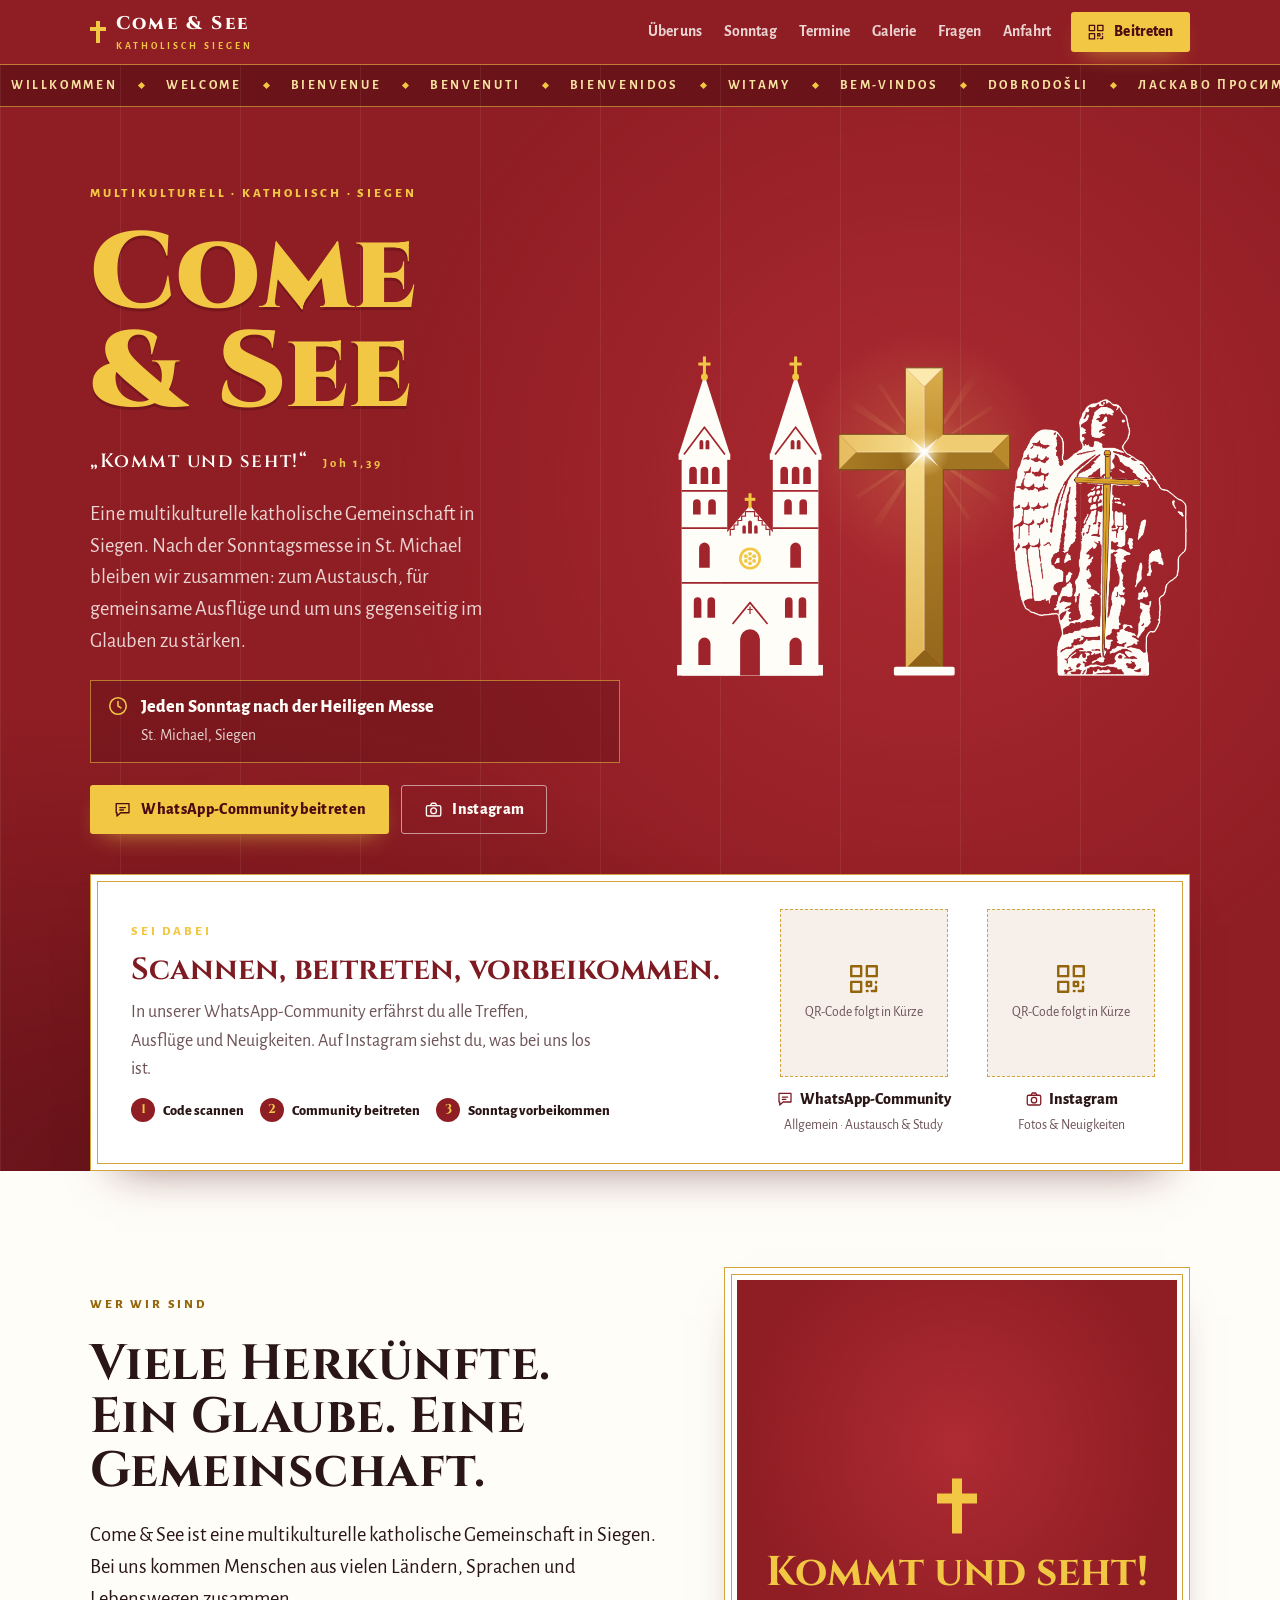
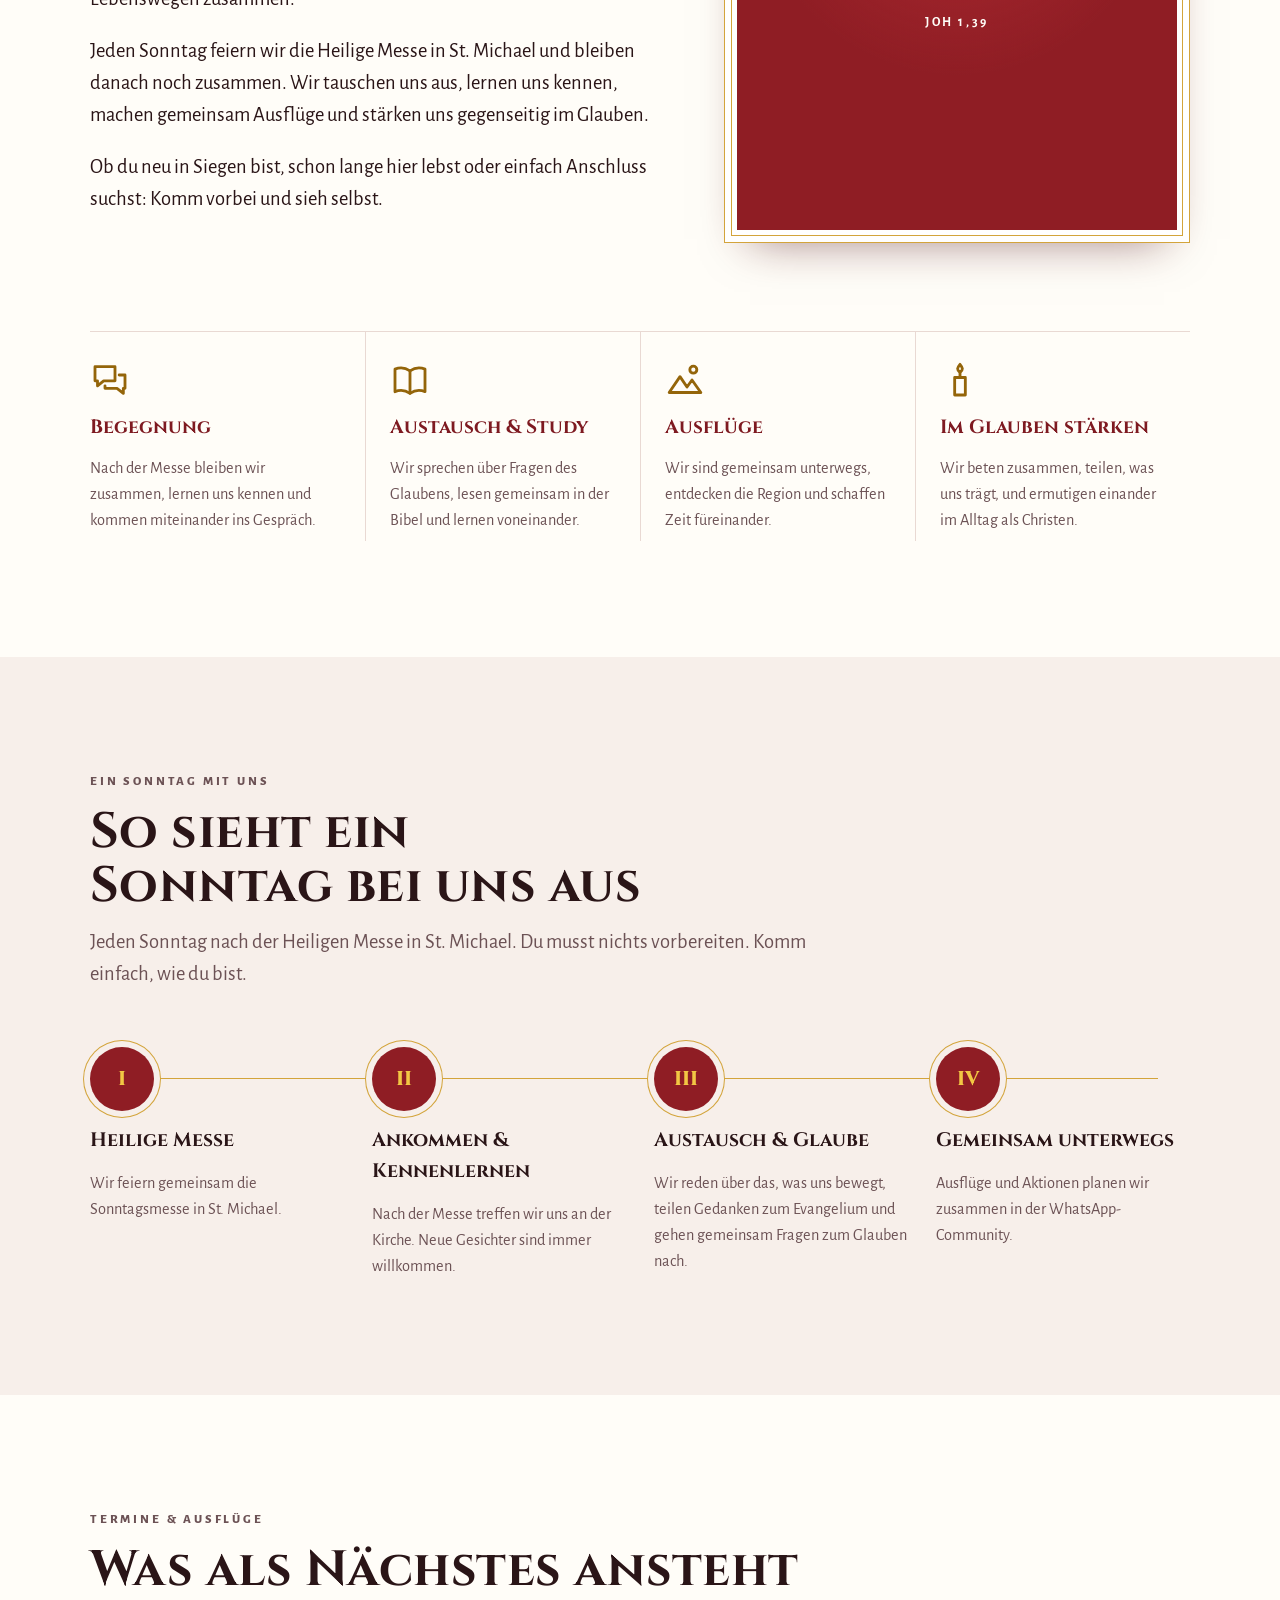
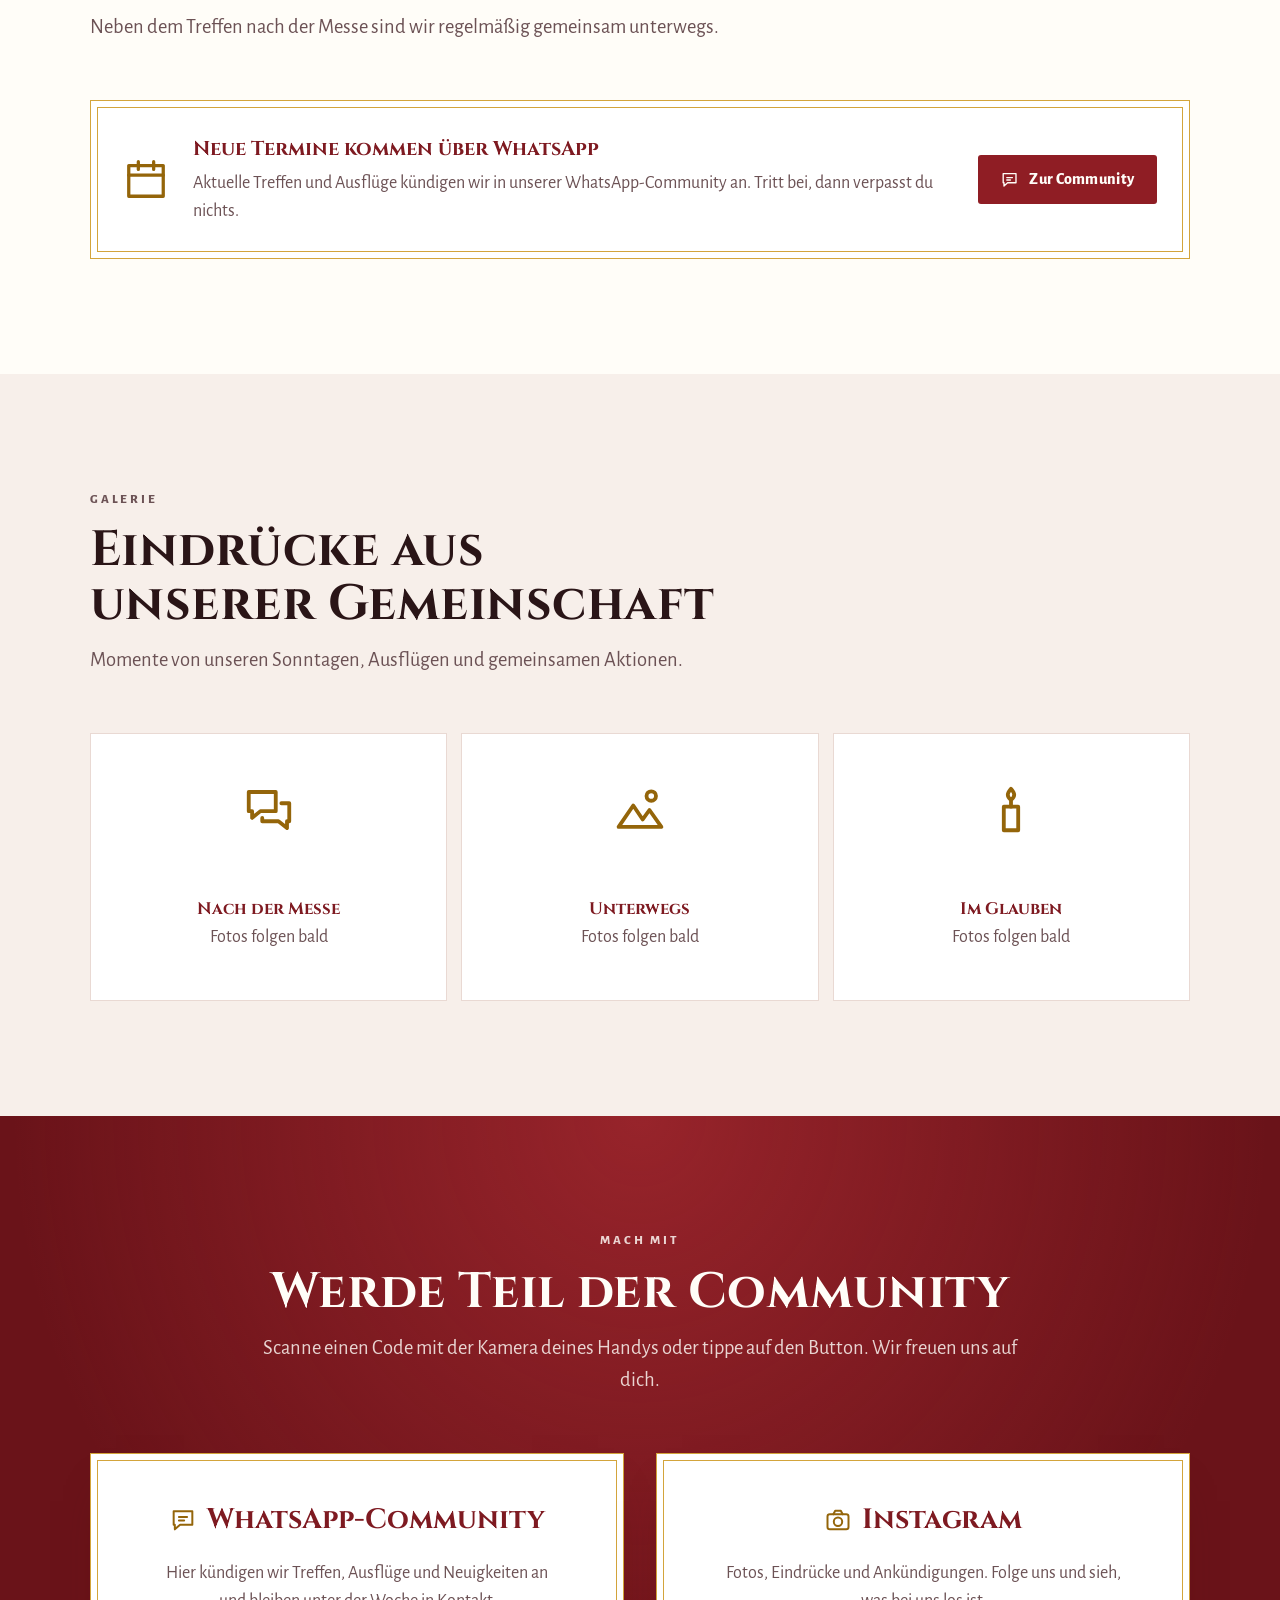
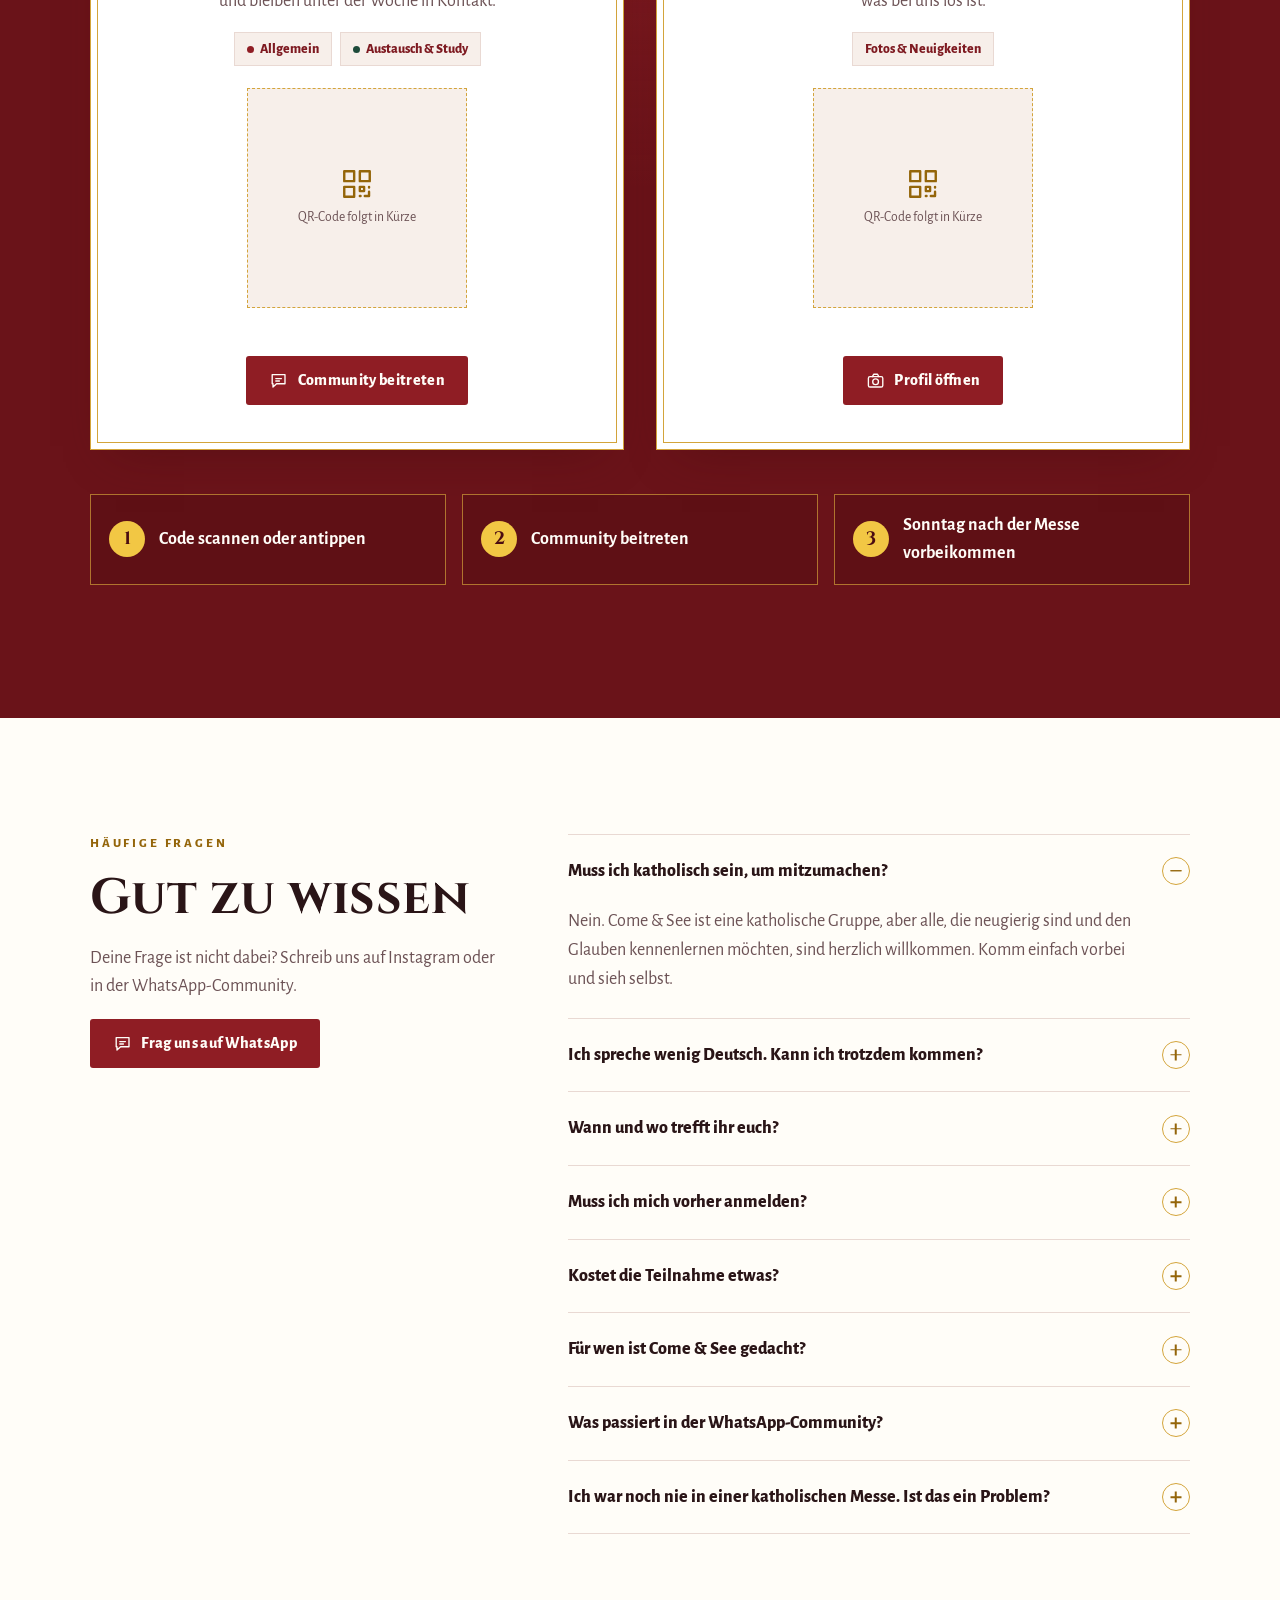
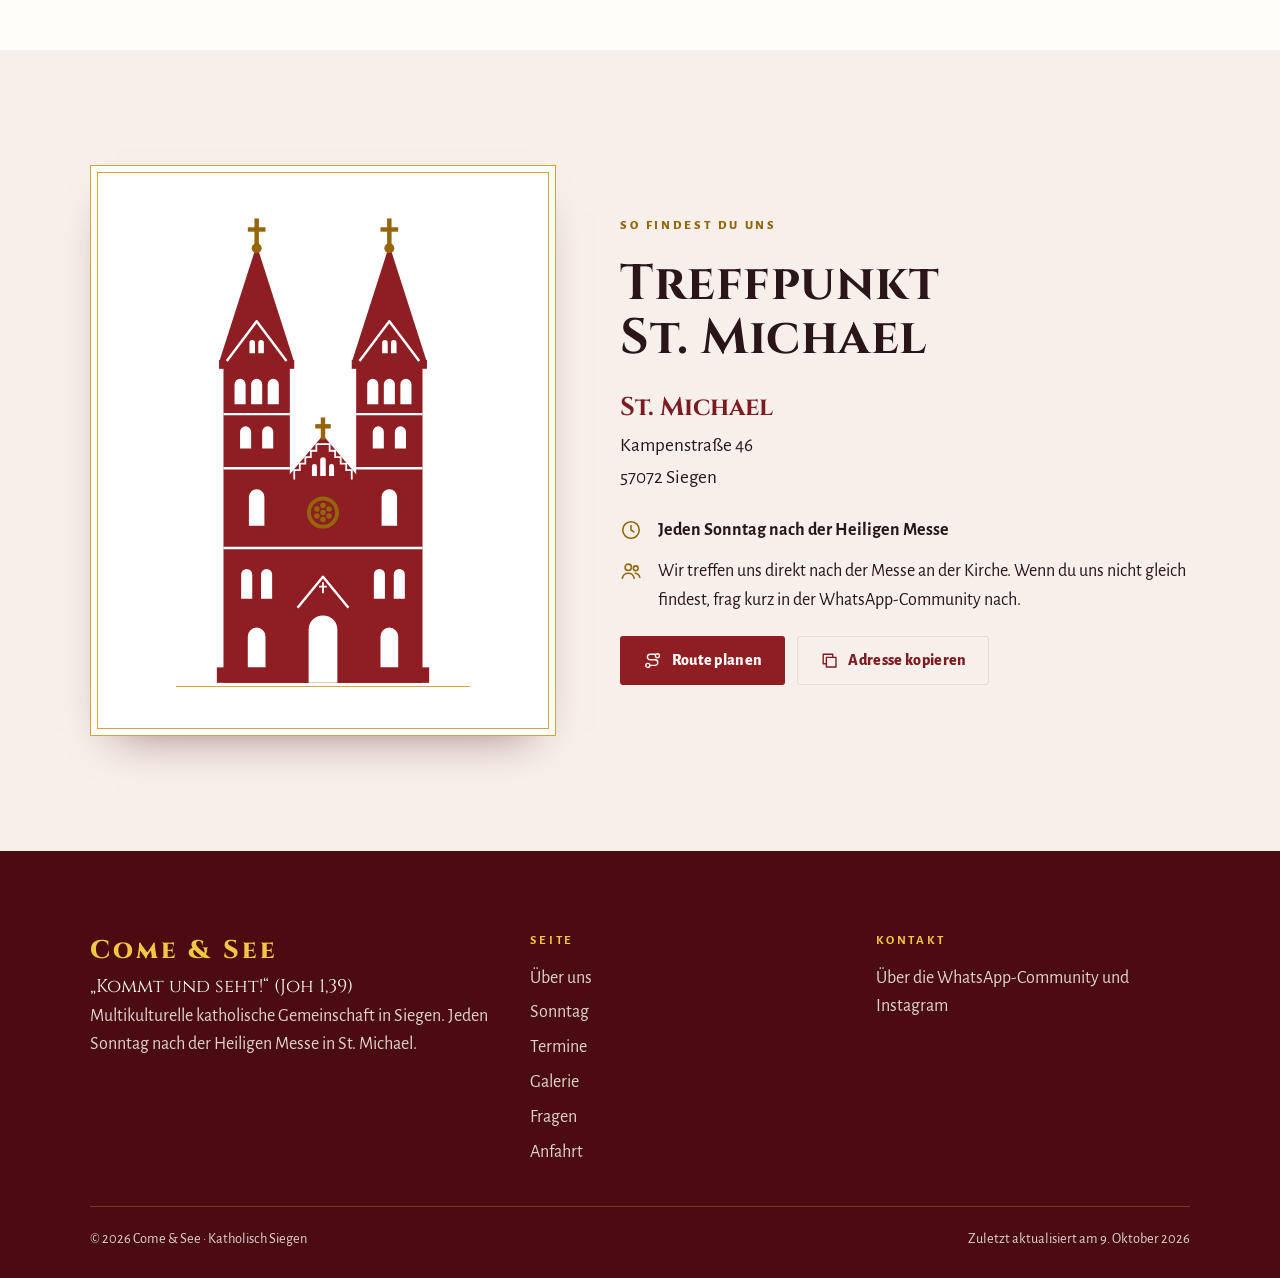
==== index.html @ a3068c2a "Add files via upload" ====
<!doctype html><html><head><meta charset=utf8><meta name=viewport content="width=device-width,initial-scale=1,viewport-fit=cover"><style>:root{color-scheme:light;box-sizing:border-box;padding-top:env(safe-area-inset-top,0px);padding-bottom:env(safe-area-inset-bottom,0px)}html{scroll-padding-top:env(safe-area-inset-top,0px)}body{margin:0;padding:0;font:14px -apple-system,BlinkMacSystemFont,sans-serif;background:#fff;color:#000}img{max-width:100%}[hidden]:not([hidden=until-found i]){display:none!important}</style></head><body>
<title>Come and See Siegen</title>
<link rel="preconnect" href="https://fonts.googleapis.com"><link rel="preconnect" href="https://fonts.gstatic.com" crossorigin><link rel="stylesheet" href="https://fonts.googleapis.com/css2?family=Alegreya+Sans:ital,wght@0,400;0,500;0,700;0,800;1,400&family=Cinzel:wght@500;600;700;800;900&display=swap">
<style id="cs-style">/* Layout: Prozessionsbanner – kardinalrote Bänder mit goldenen Doppelrahmen, dazwischen helle Lesestrecken; Cinzel als Inschrift, Alegreya Sans zum Lesen */
:root {
  --red: #8F1D24;
  --red-deep: #6A1319;
  --red-night: #4A0C11;
  --red-ink: #7E1A21;
  --gold: #F2C744;
  --gold-soft: #F8E2A0;
  --gold-ink: #94650A;
  --gold-line: #D3A43B;
  --paper: #FFFDF8;
  --paper-2: #F7EFEA;
  --card: #FFFFFF;
  --ink: #2A1517;
  --muted: #6C5255;
  --line: #E9D9D3;
  --on-red: #FFFDF8;
  --on-red-2: rgba(255, 253, 248, 0.82);
  --on-red-line: rgba(242, 199, 68, 0.55);
  --qr-dark: #2B0609;
  --shadow: 0 22px 44px -26px rgba(74, 12, 17, 0.55);
  --display: "Cinzel", "Trajan Pro", "Times New Roman", Georgia, serif;
  --body: "Alegreya Sans", "Segoe UI", system-ui, -apple-system, sans-serif;
  --wrap: 1180px;
  --gutter: clamp(16px, 4vw, 40px);
  --nav-h: 64px;
}
@media (prefers-color-scheme: dark) {
  :root:not([data-theme="light"]) {
    --paper: #160D0E; --paper-2: #1F1415; --card: #261819; --ink: #F5ECE6; --muted: #C7AEAA;
    --line: #3F2C2E; --gold-ink: #E5B84E; --red-ink: #F3A6AA; --shadow: 0 22px 44px -26px rgba(0, 0, 0, 0.8);
    color-scheme: dark;
  }
}
:root[data-theme="dark"] {
  --paper: #160D0E; --paper-2: #1F1415; --card: #261819; --ink: #F5ECE6; --muted: #C7AEAA;
  --line: #3F2C2E; --gold-ink: #E5B84E; --red-ink: #F3A6AA; --shadow: 0 22px 44px -26px rgba(0, 0, 0, 0.8);
  color-scheme: dark;
}

html { scroll-behavior: smooth; }
@media (prefers-reduced-motion: reduce) { html { scroll-behavior: auto; } }
body { background: var(--paper); color: var(--ink); font-family: var(--body); font-size: 1.125rem; line-height: 1.6; -webkit-font-smoothing: antialiased; text-rendering: optimizeLegibility; }
.cs *, .cs *::before, .cs *::after, .cs-layer *, .cs-layer *::before, .cs-layer *::after { box-sizing: border-box; }
.cs img, .cs-layer img { max-width: 100%; display: block; }
:where(.cs, .cs-layer) a { color: inherit; }
.cs p { margin: 0; }
.cs h1, .cs h2, .cs h3 { margin: 0; font-family: var(--display); text-wrap: balance; }
.wrap { width: 100%; max-width: var(--wrap); margin-inline: auto; padding-inline: var(--gutter); }
section[id], header[id] { scroll-margin-top: calc(var(--nav-h) + 12px); }
:focus-visible { outline: 3px solid var(--gold); outline-offset: 3px; border-radius: 2px; }
.sr { position: absolute; width: 1px; height: 1px; overflow: hidden; clip: rect(0 0 0 0); white-space: nowrap; }

/* type */
.eyebrow { font-family: var(--body); font-weight: 800; font-size: 0.8rem; letter-spacing: 0.22em; text-transform: uppercase; color: var(--gold-ink); }
.on-red .eyebrow { color: var(--gold); }
.h2 { font-size: clamp(2rem, 4.2vw, 3.1rem); font-weight: 700; line-height: 1.08; letter-spacing: 0.01em; }
.lead { font-size: clamp(1.15rem, 1.6vw, 1.3rem); line-height: 1.55; }
.prose { display: grid; gap: 1em; max-width: 62ch; }
.muted { color: var(--muted); }
.rule { display: flex; align-items: center; gap: 14px; color: var(--gold-line); }
.rule::before, .rule::after { content: ""; height: 1px; flex: 1; background: currentColor; }
.rule svg { width: 14px; height: 18px; fill: currentColor; flex: none; }

/* buttons */
.btn { display: inline-flex; align-items: center; justify-content: center; gap: 0.6em; padding: 0.85em 1.35em; border-radius: 3px; border: 1.5px solid transparent; font-family: var(--body); font-weight: 800; font-size: 1rem; line-height: 1.1; letter-spacing: 0.02em; text-decoration: none; cursor: pointer; transition: transform 0.15s ease, background-color 0.15s ease, color 0.15s ease, border-color 0.15s ease; }
.btn svg { width: 1.2em; height: 1.2em; flex: none; }
.btn:hover { transform: translateY(-1px); }
.btn:active { transform: translateY(0); }
.btn-gold { background: var(--gold); color: var(--red-night); box-shadow: 0 10px 24px -12px rgba(242, 199, 68, 0.75); }
.btn-gold:hover { background: #F7D466; }
.btn-ghost { background: transparent; color: var(--on-red); border-color: rgba(255, 253, 248, 0.55); }
.btn-ghost:hover { border-color: var(--gold); color: var(--gold); }
.btn-red { background: var(--red); color: var(--on-red); }
.btn-red:hover { background: var(--red-deep); }
.btn-line { background: transparent; color: var(--red-ink); border-color: var(--line); }
.btn-line:hover { border-color: var(--gold-line); }
.btn-sm { padding: 0.62em 1em; font-size: 0.95rem; }
.btn[aria-disabled="true"] { opacity: 0.55; pointer-events: none; }

/* frames */
.frame { position: relative; border: 1px solid var(--gold-line); outline: 1px solid var(--gold-line); outline-offset: -8px; }

/* nav */
.nav { position: sticky; top: env(safe-area-inset-top, 0px); z-index: 40; background: var(--red); color: var(--on-red); border-bottom: 1px solid var(--on-red-line); }
.nav-in { display: flex; align-items: center; gap: 20px; min-height: var(--nav-h); }
.brand { display: inline-flex; align-items: center; gap: 10px; text-decoration: none; margin-right: auto; }
.brand svg { width: 16px; height: 22px; fill: var(--gold); }
.brand-t { font-family: var(--display); font-weight: 800; font-size: 1.15rem; letter-spacing: 0.12em; white-space: nowrap; }
.brand-s { display: block; font-family: var(--body); font-weight: 700; font-size: 0.62rem; letter-spacing: 0.3em; color: var(--gold); margin-top: 1px; }
.nav-links { display: flex; gap: 22px; }
.nav-links a { text-decoration: none; font-weight: 700; font-size: 0.98rem; color: var(--on-red-2); padding: 6px 0; border-bottom: 1.5px solid transparent; }
.nav-links a:hover { color: var(--on-red); border-bottom-color: var(--gold); }
.menu-btn { display: none; background: transparent; border: 1px solid var(--on-red-line); color: var(--on-red); width: 44px; height: 44px; border-radius: 3px; cursor: pointer; }
.menu-btn svg { width: 22px; height: 22px; }
.edit-btn { background: transparent; border: 1px dashed var(--on-red-line); color: var(--gold); border-radius: 3px; padding: 0.5em 0.8em; font: 700 0.85rem var(--body); cursor: pointer; display: inline-flex; gap: 6px; align-items: center; }
.edit-btn svg { width: 16px; height: 16px; }
.mobile-menu { border-top: 1px solid var(--on-red-line); background: var(--red-deep); }
.mobile-menu nav { display: grid; padding-block: 8px 16px; }
.mobile-menu a { text-decoration: none; font-weight: 700; padding: 12px 0; border-bottom: 1px solid rgba(255, 253, 248, 0.12); }
@media (max-width: 980px) {
  .nav-links { display: none; }
  .menu-btn { display: inline-grid; place-items: center; }
}
@media (max-width: 640px) { .edit-btn span { display: none; } .brand-s { display: none; } }
@media (max-width: 420px) { .nav .btn-join-label { display: none; } }

/* ribbon */
.ribbon { background: var(--red-deep); color: var(--gold-soft); border-bottom: 1px solid var(--on-red-line); overflow: hidden; }
.ribbon-track { display: flex; width: max-content; animation: ribbon 60s linear infinite; }
.ribbon-set { display: flex; align-items: center; gap: 22px; padding: 10px 11px; white-space: nowrap; font-weight: 700; font-size: 0.82rem; letter-spacing: 0.2em; text-transform: uppercase; }
.ribbon-set i { width: 5px; height: 5px; background: var(--gold); transform: rotate(45deg); flex: none; }
@keyframes ribbon { to { transform: translateX(-50%); } }
@media (prefers-reduced-motion: reduce) {
  .ribbon-track { animation: none; width: auto; flex-wrap: wrap; justify-content: center; }
  .ribbon-set + .ribbon-set { display: none; }
  .ribbon-set { flex-wrap: wrap; justify-content: center; white-space: normal; row-gap: 6px; }
}

/* hero */
.hero { position: relative; color: var(--on-red); background:
    radial-gradient(60% 70% at 72% 38%, rgba(196, 52, 60, 0.55), transparent 70%),
    radial-gradient(90% 60% at 10% 100%, rgba(74, 12, 17, 0.6), transparent 70%),
    var(--red); }
.hero::before { content: ""; position: absolute; inset: 0; pointer-events: none; opacity: 0.07;
  background-image: repeating-linear-gradient(90deg, #fff 0 1px, transparent 1px 120px); }
.hero-grid { position: relative; display: grid; grid-template-columns: minmax(0, 1.02fr) minmax(0, 1fr); gap: clamp(24px, 4vw, 64px); align-items: center; padding-block: clamp(40px, 6vw, 84px) clamp(24px, 4vw, 40px); }
.hero-text { display: grid; gap: 22px; min-width: 0; }
.hero h1 { font-weight: 900; font-size: clamp(3.6rem, 8.4vw, 7.4rem); line-height: 0.92; letter-spacing: 0.01em; color: var(--gold); text-shadow: 0 3px 0 rgba(74, 12, 17, 0.35); }
.hero h1 span { display: block; }
.verse { font-family: var(--display); font-weight: 600; font-size: clamp(1rem, 1.6vw, 1.2rem); letter-spacing: 0.08em; color: var(--on-red); display: flex; flex-wrap: wrap; gap: 0.2em 0.8em; align-items: baseline; }
.verse small { font-family: var(--body); font-weight: 700; font-size: 0.8rem; letter-spacing: 0.2em; color: var(--gold); }
.hero .lead { color: var(--on-red-2); max-width: 36ch; }
.meet { display: inline-flex; align-items: flex-start; gap: 12px; padding: 12px 16px; border: 1px solid var(--on-red-line); background: rgba(74, 12, 17, 0.28); max-width: 100%; }
.meet svg { width: 22px; height: 22px; flex: none; color: var(--gold); margin-top: 2px; }
.meet strong { display: block; font-weight: 800; }
.meet span { color: var(--on-red-2); font-size: 0.98rem; }
.hero-cta { display: flex; flex-wrap: wrap; gap: 12px; }
.hero-art { min-width: 0; }
.hero-art .emblem { width: 100%; height: auto; max-width: 600px; display: block; margin-inline: auto; overflow: visible; }
.hero-art .glow { transform-origin: 400px 153px; animation: glow 7s ease-in-out infinite alternate; }
@keyframes glow { from { opacity: 0.8; } to { opacity: 1; } }
@media (prefers-reduced-motion: reduce) { .hero-art .glow { animation: none; } }
@media (max-width: 980px) {
  .hero-grid { grid-template-columns: 1fr; text-align: left; }
  .hero-art { order: -1; }
  .hero-art .emblem { max-width: 520px; }
}

/* join card (in hero) */
.hero-join { position: relative; z-index: 3; margin-bottom: calc(-1 * var(--overlap)); }
:root { --overlap: 110px; }
@media (max-width: 760px) { :root { --overlap: 56px; } }
.joincard { background: var(--card); color: var(--ink); box-shadow: var(--shadow); padding: clamp(22px, 3vw, 34px); display: grid; grid-template-columns: minmax(0, 1fr) auto auto; align-items: start; gap: clamp(18px, 3vw, 36px); align-items: center; }
.jc-text { display: grid; gap: 10px; min-width: 0; padding-left: 6px; }
.jc-title { font-size: clamp(1.45rem, 2.4vw, 1.9rem); font-weight: 700; line-height: 1.15; color: var(--red-ink); }
.jc-text p { color: var(--muted); max-width: 46ch; }
.jc-steps { display: flex; flex-wrap: wrap; gap: 6px 16px; margin-top: 4px; font-weight: 800; font-size: 0.9rem; color: var(--ink); }
.jc-steps span { display: inline-flex; align-items: center; gap: 8px; }
.jc-steps b { display: inline-grid; place-items: center; width: 24px; height: 24px; border-radius: 50%; background: var(--red); color: var(--gold); font-family: var(--display); font-size: 0.8rem; }
.jc-buttons { display: none; gap: 10px; flex-wrap: wrap; }
@media (max-width: 900px) {
  .joincard { grid-template-columns: minmax(0, 1fr) minmax(0, 1fr); }
  .joincard .qr-tile { --qr: 100%; width: 100%; max-width: 200px; justify-self: center; }
  .jc-text { grid-column: 1 / -1; padding-left: 0; }
}
@media (max-width: 640px) {
  .jc-buttons { display: flex; grid-column: 1 / -1; }
  .jc-buttons .btn { flex: 1 1 200px; }
}

/* qr tiles */
.qr-tile { display: grid; justify-items: center; gap: 10px; text-decoration: none; color: var(--ink); margin: 0; }
.qr-box { width: var(--qr, 168px); max-width: 100%; aspect-ratio: 1; background: #fff; padding: 8px; border: 1px solid var(--gold-line); box-shadow: 0 0 0 4px var(--card), 0 0 0 5px var(--gold-line); position: relative; transition: transform 0.15s ease; }
a.qr-tile:hover .qr-box { transform: scale(1.03); }
.qr-box svg { width: 100%; height: 100%; display: block; }
.qr-box .qr-badge { position: absolute; left: 50%; top: 50%; transform: translate(-50%, -50%); width: 22%; aspect-ratio: 1; background: #fff; display: grid; place-items: center; border-radius: 4px; }
.qr-box .qr-badge svg { width: 70%; height: 70%; fill: var(--red); }
.qr-cap { text-align: center; display: grid; gap: 2px; }
.qr-cap strong { font-weight: 800; font-size: 1rem; display: inline-flex; gap: 6px; align-items: center; justify-content: center; }
.qr-cap strong svg { width: 18px; height: 18px; color: var(--red-ink); }
.qr-cap span { font-size: 0.86rem; color: var(--muted); }
.qr-empty { width: var(--qr, 168px); max-width: 100%; aspect-ratio: 1; border: 1.5px dashed var(--gold-line); display: grid; place-items: center; text-align: center; padding: 14px; font-size: 0.85rem; color: var(--muted); background: var(--paper-2); }
.qr-empty svg { width: 34px; height: 34px; color: var(--gold-ink); margin: 0 auto 6px; display: block; }

/* sections */
.sec { padding-block: clamp(64px, 9vw, 120px); }
.sec-2 { background: var(--paper-2); }
.sec-head { display: grid; gap: 14px; margin-bottom: clamp(32px, 5vw, 56px); max-width: 760px; }
.sec-head.center { text-align: center; margin-inline: auto; justify-items: center; }
.sec-head p { color: var(--muted); }
.about { padding-top: calc(var(--overlap) + clamp(56px, 8vw, 96px)); }
.about-grid { display: grid; grid-template-columns: minmax(0, 1.1fr) minmax(0, 0.9fr); gap: clamp(28px, 5vw, 72px); align-items: center; }
.about-text { display: grid; gap: 22px; min-width: 0; }
.about-text .prose { color: var(--ink); }
.photo { margin: 0; background: var(--card); padding: 12px; box-shadow: var(--shadow); }
.photo img { width: 100%; aspect-ratio: 4 / 5; object-fit: cover; }
.photo figcaption { font-size: 0.9rem; color: var(--muted); padding: 10px 4px 0; }
.photo-fallback { aspect-ratio: 4 / 5; background: radial-gradient(70% 60% at 50% 30%, rgba(196, 52, 60, 0.6), transparent 70%), var(--red); color: var(--on-red); display: grid; place-items: center; text-align: center; padding: 28px; position: relative; }
.photo-fallback .pf-in { display: grid; gap: 16px; justify-items: center; }
.photo-fallback svg { width: 40px; height: 56px; fill: var(--gold); }
.photo-fallback blockquote { margin: 0; font-family: var(--display); font-weight: 700; font-size: clamp(1.8rem, 3.4vw, 2.6rem); line-height: 1.1; color: var(--gold); }
.photo-fallback cite { font-style: normal; font-weight: 700; letter-spacing: 0.2em; font-size: 0.82rem; text-transform: uppercase; }
.photo-fallback .pf-hint { font-size: 0.85rem; color: var(--on-red-2); border-top: 1px solid var(--on-red-line); padding-top: 12px; }
@media (max-width: 860px) { .about-grid { grid-template-columns: 1fr; } .photo { max-width: 520px; } }

.pillars { display: grid; grid-template-columns: repeat(4, minmax(0, 1fr)); gap: 0; margin-top: clamp(48px, 7vw, 88px); border-top: 1px solid var(--line); }
.pillar { padding: 28px 24px 8px 0; display: grid; gap: 12px; align-content: start; min-width: 0; }
.pillar + .pillar { padding-left: 24px; border-left: 1px solid var(--line); }
.pillar svg { width: 40px; height: 40px; color: var(--gold-ink); }
.pillar h3 { font-size: 1.2rem; font-weight: 700; color: var(--red-ink); }
.pillar p { color: var(--muted); font-size: 1.02rem; }
@media (max-width: 980px) {
  .pillars { grid-template-columns: repeat(2, minmax(0, 1fr)); }
  .pillar:nth-child(3) { padding-left: 0; border-left: 0; }
  .pillar:nth-child(n+3) { border-top: 1px solid var(--line); }
}
@media (max-width: 560px) {
  .pillars { grid-template-columns: 1fr; }
  .pillar, .pillar + .pillar { padding: 24px 0 20px; border-left: 0; }
  .pillar + .pillar { border-top: 1px solid var(--line); }
}

/* sunday timeline */
.steps { list-style: none; padding: 0; margin: 0; display: grid; grid-template-columns: repeat(4, minmax(0, 1fr)); gap: 28px; position: relative; }
.steps::before { content: ""; position: absolute; top: 31px; left: 32px; right: 32px; height: 1px; background: var(--gold-line); }
.step { display: grid; gap: 14px; align-content: start; position: relative; min-width: 0; }
.step-num { width: 64px; height: 64px; border-radius: 50%; display: grid; place-items: center; background: var(--red); color: var(--gold); font-family: var(--display); font-weight: 800; font-size: 1.25rem; box-shadow: 0 0 0 6px var(--paper-2), 0 0 0 7px var(--gold-line); position: relative; }
.step h3 { font-size: 1.22rem; font-weight: 700; }
.step p { color: var(--muted); font-size: 1.02rem; }
.step .tag { display: inline-block; font-size: 0.82rem; font-weight: 800; letter-spacing: 0.08em; color: var(--red-ink); border: 1px solid var(--line); padding: 3px 10px; background: var(--card); justify-self: start; }
@media (max-width: 900px) {
  .steps { grid-template-columns: 1fr; gap: 0; }
  .steps::before { top: 32px; bottom: 32px; left: 31px; right: auto; width: 1px; height: auto; }
  .step { grid-template-columns: 64px minmax(0, 1fr); column-gap: 20px; row-gap: 6px; padding-bottom: 28px; }
  .step-num { grid-row: span 3; }
}

/* events */
.events { display: grid; gap: 16px; }
.event { display: grid; grid-template-columns: 112px minmax(0, 1fr); gap: 24px; align-items: center; background: var(--card); border: 1px solid var(--line); padding: 16px 22px 16px 16px; }
.event-date { background: var(--red); color: var(--on-red); text-align: center; padding: 12px 8px; display: grid; gap: 2px; }
.event-date b { font-family: var(--display); font-size: 2.2rem; line-height: 1; color: var(--gold); }
.event-date span { font-size: 0.78rem; font-weight: 800; letter-spacing: 0.18em; text-transform: uppercase; }
.event-body { display: grid; gap: 4px; min-width: 0; }
.event-body h3 { font-size: 1.25rem; font-weight: 700; color: var(--red-ink); }
.event-meta { display: flex; flex-wrap: wrap; gap: 4px 18px; color: var(--muted); font-size: 0.98rem; }
.event-meta span { display: inline-flex; gap: 6px; align-items: center; }
.event-meta svg { width: 16px; height: 16px; color: var(--gold-ink); }
.event-note { font-size: 1rem; }
.event.past { opacity: 0.6; }
@media (max-width: 680px) {
  .event { grid-template-columns: 84px minmax(0, 1fr); gap: 16px; }
  .event-date b { font-size: 1.8rem; }
}
.empty { display: grid; grid-template-columns: auto minmax(0, 1fr) auto; gap: 24px; align-items: center; background: var(--card); padding: clamp(22px, 3vw, 32px); }
.empty svg.ic { width: 46px; height: 46px; color: var(--gold-ink); }
.empty h3 { font-size: 1.25rem; font-weight: 700; color: var(--red-ink); margin-bottom: 4px; }
.empty p { color: var(--muted); }
@media (max-width: 680px) { .empty { grid-template-columns: 1fr; } }

/* gallery */
.gallery { display: grid; grid-template-columns: repeat(3, minmax(0, 1fr)); gap: 14px; }
@media (max-width: 860px) { .gallery { grid-template-columns: repeat(2, minmax(0, 1fr)); gap: 10px; } }
.g-item { position: relative; margin: 0; background: var(--card); border: 0; padding: 0; cursor: zoom-in; overflow: hidden; aspect-ratio: 4 / 3; }
.g-item img { width: 100%; height: 100%; object-fit: cover; transition: transform 0.4s ease; }
.g-item:hover img { transform: scale(1.04); }
.g-cap { position: absolute; inset: auto 0 0 0; padding: 26px 14px 10px; color: #fff; font-size: 0.95rem; font-weight: 700; text-align: left; background: linear-gradient(transparent, rgba(30, 5, 8, 0.78)); }
.gallery.ph { grid-template-columns: repeat(3, minmax(0, 1fr)); }
.g-ph { aspect-ratio: 4 / 3; display: grid; place-items: center; text-align: center; gap: 10px; padding: 24px; background: var(--card); border: 1px solid var(--line); color: var(--muted); }
.g-ph svg { width: 54px; height: 54px; color: var(--gold-ink); margin-inline: auto; }
.g-ph strong { display: block; color: var(--red-ink); font-family: var(--display); font-size: 1.05rem; }
@media (max-width: 640px) { .g-ph { aspect-ratio: 3 / 4; padding: 12px 6px; font-size: 0.82rem; } .g-ph svg { width: 34px; height: 34px; } .g-ph strong { font-size: 0.85rem; } .gallery.ph { gap: 8px; } }

/* join section */
.join { background:
    radial-gradient(70% 80% at 50% 0%, rgba(196, 52, 60, 0.5), transparent 70%), var(--red-deep);
  color: var(--on-red); }
.join .sec-head p { color: var(--on-red-2); }
.join-grid { display: grid; grid-template-columns: repeat(2, minmax(0, 1fr)); gap: clamp(18px, 3vw, 32px); }
.jcard { background: var(--card); color: var(--ink); padding: clamp(28px, 3.6vw, 44px) clamp(20px, 3vw, 40px); display: grid; grid-template-columns: minmax(0, 1fr); justify-items: center; align-content: start; text-align: center; gap: 16px; box-shadow: var(--shadow); }
.jcard p { max-width: 40ch; }
.jcard h3 { font-size: clamp(1.4rem, 2.3vw, 1.75rem); font-weight: 700; color: var(--red-ink); display: flex; gap: 10px; align-items: center; justify-content: center; }
.jcard h3 svg { width: 28px; height: 28px; color: var(--gold-ink); flex: none; }
.jcard p { color: var(--muted); }
.chips { display: flex; flex-wrap: wrap; gap: 8px; }
.chip { display: inline-flex; align-items: center; gap: 6px; padding: 5px 12px; background: var(--paper-2); border: 1px solid var(--line); font-weight: 800; font-size: 0.86rem; color: var(--red-ink); }
.chip i { width: 7px; height: 7px; border-radius: 50%; background: var(--red); }
.chip.study i { background: #1D4A3A; }
.jcard .qr-tile { --qr: 220px; margin-top: 6px; }
.jcard .chips { justify-content: center; }
.join-steps { display: grid; grid-template-columns: repeat(3, minmax(0, 1fr)); gap: 16px; margin-top: clamp(28px, 4vw, 44px); list-style: none; padding: 0; }
.join-steps li { display: flex; gap: 14px; align-items: center; padding: 16px 18px; border: 1px solid var(--on-red-line); background: rgba(74, 12, 17, 0.35); font-weight: 700; min-width: 0; }
.join-steps b { display: inline-grid; place-items: center; width: 36px; height: 36px; border-radius: 50%; background: var(--gold); color: var(--red-night); font-family: var(--display); flex: none; }
@media (max-width: 980px) { .join-grid { grid-template-columns: 1fr; } }
@media (max-width: 560px) {
  .jcard .qr-tile { --qr: 200px; }
  .join-steps { grid-template-columns: 1fr; }
}

/* faq */
.faq-grid { display: grid; grid-template-columns: minmax(0, 0.8fr) minmax(0, 1.2fr); gap: clamp(28px, 5vw, 72px); align-items: start; }
.faq-side { display: grid; gap: 18px; position: sticky; top: calc(var(--nav-h) + 32px); }
.faq-list { border-top: 1px solid var(--line); }
.faq-item { border-bottom: 1px solid var(--line); }
.faq-item summary { list-style: none; cursor: pointer; display: grid; grid-template-columns: minmax(0, 1fr) 28px; gap: 16px; align-items: center; padding: 22px 0; font-weight: 800; font-size: 1.12rem; color: var(--ink); }
.faq-item summary::-webkit-details-marker { display: none; }
.faq-item summary:hover { color: var(--red-ink); }
.faq-item .pm { width: 28px; height: 28px; border: 1px solid var(--gold-line); border-radius: 50%; position: relative; }
.faq-item .pm::before, .faq-item .pm::after { content: ""; position: absolute; left: 50%; top: 50%; width: 11px; height: 1.5px; background: var(--gold-ink); transform: translate(-50%, -50%); transition: transform 0.2s ease; }
.faq-item .pm::after { transform: translate(-50%, -50%) rotate(90deg); }
.faq-item[open] .pm::after { transform: translate(-50%, -50%) rotate(0deg); }
.faq-item .faq-a { padding: 0 44px 24px 0; color: var(--muted); display: grid; gap: 0.8em; max-width: 64ch; }
@media (max-width: 860px) { .faq-grid { grid-template-columns: 1fr; } .faq-side { position: static; } }

/* location */
.loc-grid { display: grid; grid-template-columns: minmax(0, 0.9fr) minmax(0, 1.1fr); gap: clamp(28px, 5vw, 72px); align-items: center; }
.loc-art { background: var(--card); padding: clamp(28px, 4vw, 48px); display: grid; place-items: center; color: var(--red); box-shadow: var(--shadow); }
.loc-art svg.church { width: min(100%, 230px); height: auto; }
.loc-art svg.church .gi { fill: var(--gold-ink); }
.loc-art .ground { width: 80%; height: 1px; background: var(--gold-line); margin-top: -1px; }
.loc-text { display: grid; gap: 22px; min-width: 0; }
.address { font-style: normal; display: grid; gap: 2px; font-size: 1.2rem; }
.address strong { font-family: var(--display); font-size: 1.6rem; color: var(--red-ink); }
.loc-facts { display: grid; gap: 12px; }
.loc-facts div { display: grid; grid-template-columns: 26px minmax(0, 1fr); gap: 12px; align-items: start; }
.loc-facts svg { width: 22px; height: 22px; color: var(--gold-ink); margin-top: 3px; }
.loc-actions { display: flex; flex-wrap: wrap; gap: 12px; }
@media (max-width: 860px) { .loc-grid { grid-template-columns: 1fr; } .loc-art { order: 2; max-width: 420px; padding: 24px; } .loc-art svg.church { width: min(100%, 180px); } }

/* footer */
.foot { background: var(--red-night); color: var(--on-red-2); padding-block: clamp(48px, 7vw, 80px) 28px; }
.foot-grid { display: grid; grid-template-columns: minmax(0, 1.3fr) minmax(0, 1fr) minmax(0, 1fr); gap: 32px; }
.foot .brand-t { font-size: 1.6rem; color: var(--gold); }
.foot h4 { margin: 0 0 12px; font-family: var(--body); font-size: 0.8rem; letter-spacing: 0.22em; text-transform: uppercase; color: var(--gold); }
.foot nav { display: grid; gap: 6px; }
.foot a { text-decoration: none; }
.foot a:hover { color: var(--gold); }
.foot-verse { font-family: var(--display); font-size: 1.15rem; color: var(--on-red); margin-top: 12px; }
.foot-contact { white-space: pre-line; font-size: 0.98rem; }
.foot-bottom { display: flex; flex-wrap: wrap; gap: 8px 24px; justify-content: space-between; border-top: 1px solid rgba(242, 199, 68, 0.25); margin-top: 40px; padding-top: 20px; font-size: 0.9rem; }
.foot-bottom button { background: none; border: 0; padding: 0; color: var(--gold); font: inherit; cursor: pointer; text-decoration: underline; }
@media (max-width: 860px) { .foot-grid { grid-template-columns: 1fr 1fr; } .foot-grid > :first-child { grid-column: 1 / -1; } }
@media (max-width: 520px) { .foot-grid { grid-template-columns: 1fr; } }
@media (max-width: 640px) { .foot { padding-bottom: calc(96px + env(safe-area-inset-bottom, 0px)); } }

/* floating join */
.fab { position: fixed; right: 20px; bottom: calc(20px + env(safe-area-inset-bottom, 0px)); z-index: 50; display: flex; gap: 8px; transition: transform 0.25s ease, opacity 0.25s ease; }
.fab.off { transform: translateY(140%); opacity: 0; pointer-events: none; }
.fab .btn { box-shadow: 0 14px 30px -12px rgba(30, 5, 8, 0.6); }
.fab .fab-ig, .fab .fab-mob { display: none; }
@media (max-width: 640px) {
  .fab { left: 12px; right: 12px; bottom: calc(12px + env(safe-area-inset-bottom, 0px)); }
  .fab .fab-main { flex: 1; }
  .fab .fab-desk { display: none; }
  .fab .fab-mob { display: inline-flex; }
  .fab .fab-ig { display: inline-flex; padding-inline: 0.9em; }
}
@media (prefers-reduced-motion: reduce) { .fab { transition: none; } }

/* overlays */
.cs-layer[hidden] { display: none !important; }
.overlay { position: fixed; inset: 0; z-index: 80; background: rgba(28, 4, 7, 0.72); display: grid; place-items: center; padding: max(16px, env(safe-area-inset-top, 0px)) 16px max(16px, env(safe-area-inset-bottom, 0px)); overflow-y: auto; font-family: var(--body); color: var(--ink); }
.modal { background: var(--card); width: min(760px, 100%); padding: clamp(24px, 4vw, 40px); position: relative; box-shadow: var(--shadow); display: grid; gap: 22px; }
.modal h2 { font-family: var(--display); font-size: clamp(1.5rem, 3vw, 2rem); color: var(--red-ink); margin: 0; padding-right: 40px; }
.modal p { margin: 0; color: var(--muted); }
.modal-qrs { display: grid; grid-template-columns: repeat(2, minmax(0, 1fr)); gap: 24px; }
.modal-qrs .qr-tile { --qr: 230px; }
.modal-qrs .qr-col { display: grid; justify-items: center; }
.modal .hero-cta { justify-content: center; }
.x-btn { position: absolute; top: 14px; right: 14px; width: 42px; height: 42px; border-radius: 50%; border: 1px solid var(--line); background: var(--card); color: var(--ink); cursor: pointer; display: grid; place-items: center; }
.x-btn svg { width: 18px; height: 18px; }
@media (max-width: 560px) { .modal-qrs { grid-template-columns: 1fr; } }
.lightbox { background: rgba(14, 2, 4, 0.94); }
.lb-fig { margin: 0; display: grid; gap: 12px; justify-items: center; max-width: min(1100px, 100%); }
.lb-fig img { max-height: 78vh; width: auto; max-width: 100%; object-fit: contain; box-shadow: 0 30px 60px -30px #000; }
.lb-fig figcaption { color: #f5ece6; font-weight: 700; text-align: center; }
.lb-nav { position: fixed; top: 50%; transform: translateY(-50%); width: 48px; height: 48px; border-radius: 50%; border: 1px solid rgba(242, 199, 68, 0.5); background: rgba(14, 2, 4, 0.6); color: var(--gold); cursor: pointer; display: grid; place-items: center; }
.lb-nav svg { width: 22px; height: 22px; }
.lb-prev { left: 14px; } .lb-next { right: 14px; }
.lightbox .x-btn { position: fixed; background: rgba(14, 2, 4, 0.6); color: var(--gold); border-color: rgba(242, 199, 68, 0.5); top: max(14px, env(safe-area-inset-top, 0px)); }

/* toast */
.toast { position: fixed; left: 50%; bottom: calc(24px + env(safe-area-inset-bottom, 0px)); transform: translateX(-50%); z-index: 120; background: var(--ink); color: var(--paper); padding: 12px 18px; font: 700 0.95rem var(--body); box-shadow: var(--shadow); max-width: calc(100% - 32px); }

/* ---------- admin ---------- */
.adm-chip { position: fixed; left: 20px; bottom: calc(20px + env(safe-area-inset-bottom, 0px)); z-index: 60; display: flex; gap: 8px; align-items: center; background: var(--ink); color: var(--paper); padding: 8px 8px 8px 16px; font: 700 0.92rem var(--body); box-shadow: var(--shadow); }
.adm-chip button { font: inherit; }
@media (max-width: 640px) { .adm-chip { left: 12px; right: 12px; bottom: calc(80px + env(safe-area-inset-bottom, 0px)); } }
.drawer { position: fixed; top: 0; right: 0; bottom: 0; width: min(480px, 100%); z-index: 90; background: var(--card); color: var(--ink); font-family: var(--body); font-size: 1rem; display: grid; grid-template-rows: auto auto minmax(0, 1fr) auto; box-shadow: -24px 0 60px -30px rgba(0, 0, 0, 0.6); border-left: 1px solid var(--gold-line); padding-top: env(safe-area-inset-top, 0px); }
.dr-head { display: flex; align-items: center; gap: 12px; padding: 16px 18px; background: var(--red); color: var(--on-red); }
.dr-head h2 { font-family: var(--display); font-size: 1.15rem; margin: 0; letter-spacing: 0.06em; flex: 1; }
.dr-head .x-btn { position: static; background: transparent; color: var(--on-red); border-color: var(--on-red-line); }
.dr-tabs { display: flex; gap: 2px; overflow-x: auto; background: var(--paper-2); border-bottom: 1px solid var(--line); padding: 6px 8px 0; }
.dr-tabs button { flex: none; border: 0; background: transparent; padding: 10px 12px; font: 800 0.9rem var(--body); color: var(--muted); cursor: pointer; border-bottom: 2px solid transparent; }
.dr-tabs button[aria-selected="true"] { color: var(--red-ink); border-bottom-color: var(--red); }
.dr-body { overflow-y: auto; padding: 20px 18px 28px; display: grid; gap: 18px; align-content: start; }
.dr-body h3 { font-family: var(--display); font-size: 1.05rem; margin: 6px 0 0; color: var(--red-ink); }
.dr-note { font-size: 0.92rem; color: var(--muted); background: var(--paper-2); border-left: 3px solid var(--gold-line); padding: 10px 12px; }
.dr-warn { font-size: 0.92rem; color: var(--ink); background: rgba(242, 199, 68, 0.18); border-left: 3px solid var(--gold); padding: 10px 12px; }
.fld { display: grid; gap: 6px; }
.fld label, .fld .lbl { font-weight: 800; font-size: 0.9rem; }
.fld small { color: var(--muted); font-size: 0.85rem; }
.fld input[type="text"], .fld input[type="url"], .fld input[type="date"], .fld textarea { width: 100%; font: 400 1rem var(--body); color: var(--ink); background: var(--paper); border: 1px solid var(--line); border-radius: 3px; padding: 10px 12px; }
.fld textarea { min-height: 96px; resize: vertical; line-height: 1.5; }
.fld input:focus, .fld textarea:focus { outline: 2px solid var(--gold); outline-offset: 0; border-color: var(--gold-line); }
.fld-row { display: grid; grid-template-columns: 1fr 1fr; gap: 10px; }
.card-ed { border: 1px solid var(--line); padding: 14px; display: grid; gap: 12px; background: var(--paper); }
.card-ed-head { display: flex; align-items: center; gap: 8px; }
.card-ed-head strong { flex: 1; font-size: 0.92rem; }
.ibtn { width: 34px; height: 34px; display: inline-grid; place-items: center; border: 1px solid var(--line); background: var(--card); color: var(--ink); border-radius: 3px; cursor: pointer; }
.ibtn svg { width: 16px; height: 16px; }
.ibtn.danger { color: #B42318; }
.ibtn.armed { background: #B42318; color: #fff; border-color: #B42318; width: auto; padding: 0 10px; font: 800 0.8rem var(--body); }
.add-btn { border: 1.5px dashed var(--gold-line); background: transparent; color: var(--red-ink); padding: 12px; font: 800 0.95rem var(--body); cursor: pointer; border-radius: 3px; }
.upl { display: grid; place-items: center; gap: 6px; text-align: center; padding: 20px; border: 1.5px dashed var(--gold-line); background: var(--paper-2); cursor: pointer; font-weight: 800; color: var(--red-ink); border-radius: 3px; }
.upl small { font-weight: 400; color: var(--muted); }
.upl svg { width: 30px; height: 30px; }
.upl input { position: absolute; width: 1px; height: 1px; opacity: 0; }
.upl.busy { opacity: 0.6; pointer-events: none; }
.thumbs { display: grid; gap: 10px; }
.thumb { display: grid; grid-template-columns: 86px minmax(0, 1fr); gap: 12px; align-items: start; border: 1px solid var(--line); padding: 8px; background: var(--paper); }
.thumb img { width: 86px; height: 64px; object-fit: cover; }
.thumb-ctrl { display: grid; gap: 8px; }
.thumb-btns { display: flex; gap: 6px; flex-wrap: wrap; }
.about-prev { display: grid; grid-template-columns: 110px minmax(0, 1fr); gap: 12px; align-items: center; }
.about-prev img { width: 110px; height: 138px; object-fit: cover; border: 1px solid var(--line); }
.qr-prev { display: grid; grid-template-columns: repeat(2, minmax(0, 1fr)); gap: 12px; }
.qr-prev .qr-tile { --qr: 150px; }
.meter { display: grid; gap: 4px; font-size: 0.82rem; color: var(--muted); }
.meter-bar { height: 6px; background: var(--paper-2); border: 1px solid var(--line); }
.meter-bar i { display: block; height: 100%; background: var(--red); }
.meter.hot .meter-bar i { background: #B42318; }
.dr-foot { border-top: 1px solid var(--line); padding: 12px 18px calc(12px + env(safe-area-inset-bottom, 0px)); display: grid; gap: 10px; background: var(--card); }
.dr-status { font-size: 0.9rem; font-weight: 700; color: var(--muted); min-height: 1.4em; }
.dr-status.ok { color: #1E7A46; }
.dr-status.error { color: #B42318; }
.dr-status.busy { color: var(--red-ink); }
.dr-actions { display: flex; gap: 10px; }
.dr-actions .btn { flex: 1; }
.dr-actions .btn-line { color: var(--ink); }
</style>
<div id="app" class="cs"></div>
<script type="text/plain" id="cs-asset-michael">[data-uri]</script>
<script type="application/json" id="cs-state">{"rev": 1, "updated": "2026-10-09", "links": {"whatsapp": "", "instagram": ""}, "hero": {"lead": "Eine multikulturelle katholische Gemeinschaft in Siegen. Nach der Sonntagsmesse in St. Michael bleiben wir zusammen: zum Austausch, für gemeinsame Ausflüge und um uns gegenseitig im Glauben zu stärken."}, "meeting": {"when": "Jeden Sonntag nach der Heiligen Messe", "mass": "", "place": "St. Michael", "street": "Kampenstraße 46", "city": "57072 Siegen", "spot": "Wir treffen uns direkt nach der Messe an der Kirche. Wenn du uns nicht gleich findest, frag kurz in der WhatsApp-Community nach."}, "about": {"title": "Viele Herkünfte. Ein Glaube. Eine Gemeinschaft.", "text": "Come & See ist eine multikulturelle katholische Gemeinschaft in Siegen. Bei uns kommen Menschen aus vielen Ländern, Sprachen und Lebenswegen zusammen.\n\nJeden Sonntag feiern wir die Heilige Messe in St. Michael und bleiben danach noch zusammen. Wir tauschen uns aus, lernen uns kennen, machen gemeinsam Ausflüge und stärken uns gegenseitig im Glauben.\n\nOb du neu in Siegen bist, schon lange hier lebst oder einfach Anschluss suchst: Komm vorbei und sieh selbst.", "image": "", "caption": ""}, "pillars": [{"icon": "talk", "title": "Begegnung", "text": "Nach der Messe bleiben wir zusammen, lernen uns kennen und kommen miteinander ins Gespräch."}, {"icon": "book", "title": "Austausch & Study", "text": "Wir sprechen über Fragen des Glaubens, lesen gemeinsam in der Bibel und lernen voneinander."}, {"icon": "trip", "title": "Ausflüge", "text": "Wir sind gemeinsam unterwegs, entdecken die Region und schaffen Zeit füreinander."}, {"icon": "candle", "title": "Im Glauben stärken", "text": "Wir beten zusammen, teilen, was uns trägt, und ermutigen einander im Alltag als Christen."}], "sunday": [{"title": "Heilige Messe", "text": "Wir feiern gemeinsam die Sonntagsmesse in St. Michael."}, {"title": "Ankommen & Kennenlernen", "text": "Nach der Messe treffen wir uns an der Kirche. Neue Gesichter sind immer willkommen."}, {"title": "Austausch & Glaube", "text": "Wir reden über das, was uns bewegt, teilen Gedanken zum Evangelium und gehen gemeinsam Fragen zum Glauben nach."}, {"title": "Gemeinsam unterwegs", "text": "Ausflüge und Aktionen planen wir zusammen in der WhatsApp-Community."}], "events": [], "gallery": [], "faq": [{"q": "Muss ich katholisch sein, um mitzumachen?", "a": "Nein. Come & See ist eine katholische Gruppe, aber alle, die neugierig sind und den Glauben kennenlernen möchten, sind herzlich willkommen. Komm einfach vorbei und sieh selbst."}, {"q": "Ich spreche wenig Deutsch. Kann ich trotzdem kommen?", "a": "Auf jeden Fall. Bei uns treffen sich Menschen aus vielen Ländern. Wir verständigen uns auf Deutsch und Englisch und helfen uns gegenseitig weiter."}, {"q": "Wann und wo trefft ihr euch?", "a": "Jeden Sonntag nach der Heiligen Messe in St. Michael, Kampenstraße 46 in Siegen. Den genauen Treffpunkt und kurzfristige Änderungen findest du in unserer WhatsApp-Community."}, {"q": "Muss ich mich vorher anmelden?", "a": "Nein. Du kannst nach der Messe einfach dazukommen. Wenn du vorher Fragen hast, schreib uns auf Instagram oder in der WhatsApp-Community."}, {"q": "Kostet die Teilnahme etwas?", "a": "Die Treffen nach der Messe sind kostenlos. Bei Ausflügen können Kosten für Fahrt oder Eintritt anfallen. Das kündigen wir immer vorher an."}, {"q": "Für wen ist Come & See gedacht?", "a": "Für alle, die Gemeinschaft im Glauben suchen: ob du gerade erst nach Siegen gekommen bist, hier studierst, arbeitest oder schon lange hier lebst."}, {"q": "Was passiert in der WhatsApp-Community?", "a": "In der Community gibt es die Gruppe „Allgemein“ für Ankündigungen und Termine und die Gruppe „Austausch & Study“ für Gespräche über den Glauben und gemeinsames Lernen."}, {"q": "Ich war noch nie in einer katholischen Messe. Ist das ein Problem?", "a": "Gar nicht. Setz dich einfach dazu und mach mit, so weit du möchtest. Nach der Messe beantworten wir gern deine Fragen."}], "footer": {"contact": ""}}</script>
<script id="cs-main">(function () {
  'use strict';
  var ART = {"hero": "<svg class=\"emblem\" viewBox=\"0 -24 820 534\" role=\"img\" aria-label=\"St. Michael Siegen mit zwei Türmen, goldenes Kreuz mit Lichtschein und der Erzengel Michael mit Schwert\"><defs><linearGradient id=\"csh-gold\" x1=\"0\" y1=\"0\" x2=\"1\" y2=\"0\"><stop offset=\"0\" stop-color=\"#B07E22\"/><stop offset=\"0.5\" stop-color=\"#F0D27A\"/><stop offset=\"1\" stop-color=\"#B07E22\"/></linearGradient><linearGradient id=\"csh-goldv\" x1=\"0\" y1=\"0\" x2=\"0\" y2=\"1\"><stop offset=\"0\" stop-color=\"#F0D27A\"/><stop offset=\"1\" stop-color=\"#B07E22\"/></linearGradient><radialGradient id=\"csh-halo\" cx=\"400\" cy=\"153\" r=\"190\" gradientUnits=\"userSpaceOnUse\"><stop offset=\"0\" stop-color=\"#FFE7A0\" stop-opacity=\"0.34\"/><stop offset=\"0.35\" stop-color=\"#EBC865\" stop-opacity=\"0.13\"/><stop offset=\"1\" stop-color=\"#EBC865\" stop-opacity=\"0\"/></radialGradient><radialGradient id=\"csh-ray\" cx=\"400\" cy=\"153\" r=\"150\" gradientUnits=\"userSpaceOnUse\"><stop offset=\"0\" stop-color=\"#F3D27A\" stop-opacity=\"0.24\"/><stop offset=\"0.6\" stop-color=\"#F3D27A\" stop-opacity=\"0.108\"/><stop offset=\"1\" stop-color=\"#F3D27A\" stop-opacity=\"0\"/></radialGradient><radialGradient id=\"csh-spark\" cx=\"400\" cy=\"153\" r=\"40\" gradientUnits=\"userSpaceOnUse\"><stop offset=\"0\" stop-color=\"#FFFFFF\" stop-opacity=\"0.85\"/><stop offset=\"0.28\" stop-color=\"#FFF6D8\" stop-opacity=\"0.6\"/><stop offset=\"0.62\" stop-color=\"#F7DC8A\" stop-opacity=\"0.28\"/><stop offset=\"1\" stop-color=\"#F7DC8A\" stop-opacity=\"0\"/></radialGradient><linearGradient id=\"csh-fL\" x1=\"0\" y1=\"0\" x2=\"0\" y2=\"1\"><stop offset=\"0\" stop-color=\"#F7DE8F\"/><stop offset=\"1\" stop-color=\"#E2B654\"/></linearGradient><linearGradient id=\"csh-fM\" x1=\"0\" y1=\"0\" x2=\"0\" y2=\"1\"><stop offset=\"0\" stop-color=\"#D9AD4D\"/><stop offset=\"1\" stop-color=\"#BF8D2E\"/></linearGradient><linearGradient id=\"csh-fD\" x1=\"0\" y1=\"0\" x2=\"0\" y2=\"1\"><stop offset=\"0\" stop-color=\"#B3832A\"/><stop offset=\"1\" stop-color=\"#94671B\"/></linearGradient><linearGradient id=\"csh-fLh\" x1=\"0\" y1=\"0\" x2=\"1\" y2=\"0\"><stop offset=\"0\" stop-color=\"#E9C266\"/><stop offset=\"1\" stop-color=\"#F7DE8F\"/></linearGradient><linearGradient id=\"csh-fDh\" x1=\"0\" y1=\"0\" x2=\"1\" y2=\"0\"><stop offset=\"0\" stop-color=\"#A97C25\"/><stop offset=\"1\" stop-color=\"#93661A\"/></linearGradient><mask id=\"csh-m\" maskUnits=\"userSpaceOnUse\" x=\"30\" y=\"-10\" width=\"220\" height=\"440\"><g fill=\"#fff\"><rect x=\"50\" y=\"134\" width=\"60\" height=\"286\"/><rect x=\"46\" y=\"128\" width=\"68\" height=\"8\"/><path d=\"M46 130 L80 24 L114 130 Z\"/><rect x=\"170\" y=\"134\" width=\"60\" height=\"286\"/><rect x=\"166\" y=\"128\" width=\"68\" height=\"8\"/><path d=\"M166 130 L200 24 L234 130 Z\"/><rect x=\"108.5\" y=\"232\" width=\"63\" height=\"188\"/><path d=\"M106 236 L140 196 L174 236 Z\"/><rect x=\"44\" y=\"406\" width=\"192\" height=\"14\"/></g><path d=\"M73.5 122 V112.5 A2.5 2.5 0 0 1 78.5 112.5 V122 Z M81.5 122 V112.5 A2.5 2.5 0 0 1 86.5 112.5 V122 Z M60 168 V150 A5 5 0 0 1 70 150 V168 Z M75 168 V150 A5 5 0 0 1 85 150 V168 Z M90 168 V150 A5 5 0 0 1 100 150 V168 Z M65 208 V193 A5 5 0 0 1 75 193 V208 Z M85 208 V193 A5 5 0 0 1 95 193 V208 Z M73 278 L73 252 A7 7 0 0 1 87 252 L87 278 Z M66 344 V322 A5 5 0 0 1 76 322 V344 Z M84 344 V322 A5 5 0 0 1 94 322 V344 Z M72 406 V378 A8 8 0 0 1 88 378 V406 Z M193.5 122 V112.5 A2.5 2.5 0 0 1 198.5 112.5 V122 Z M201.5 122 V112.5 A2.5 2.5 0 0 1 206.5 112.5 V122 Z M180 168 V150 A5 5 0 0 1 190 150 V168 Z M195 168 V150 A5 5 0 0 1 205 150 V168 Z M210 168 V150 A5 5 0 0 1 220 150 V168 Z M185 208 V193 A5 5 0 0 1 195 193 V208 Z M205 208 V193 A5 5 0 0 1 215 193 V208 Z M193 278 L193 252 A7 7 0 0 1 207 252 L207 278 Z M186 344 V322 A5 5 0 0 1 196 322 V344 Z M204 344 V322 A5 5 0 0 1 214 322 V344 Z M192 406 V378 A8 8 0 0 1 208 378 V406 Z M130 233 V224.3 A2.25 2.25 0 0 1 134.5 224.3 V233 Z M137.5 233 V218.5 A2.5 2.5 0 0 1 142.5 218.5 V233 Z M145.5 233 V224.3 A2.25 2.25 0 0 1 150 224.3 V233 Z M127 420 L127 372 A13 13 0 0 1 153 372 L153 420 Z\" fill=\"#000\"/><path d=\"M53 129 L80 93 L107 129 M50 177 H110 M50 226 H110 M50 298 H110 M173 129 L200 93 L227 129 M170 177 H230 M170 226 H230 M170 298 H230 M110 298 H170 M117 352 L140 324 L163 352\" fill=\"none\" stroke=\"#000\" stroke-width=\"2.2\" stroke-linejoin=\"round\"/><path d=\"M114 236 V227.7 H119 V221.8 H124 V215.9 H129 V210.1 H134 V204.2 H139 H146 V210.1 H151 V215.9 H156 V221.8 H161 V227.7 H166 V236 M140 329 V339 M136.5 333 H143.5\" fill=\"none\" stroke=\"#000\" stroke-width=\"1.6\"/></mask></defs><g class=\"glow\"><circle cx=\"400\" cy=\"153\" r=\"190\" fill=\"url(#csh-halo)\"/><path d=\"M400 153 L526.2 174.5 L524.8 181.5 Z M400 153 L528.4 230.6 L520.8 241.9 Z M400 153 L474.1 257.4 L468.1 261.4 Z M400 153 L435.9 298.6 L422.6 301.3 Z M400 153 L378.5 279.2 L371.5 277.8 Z M400 153 L322.4 281.4 L311.1 273.8 Z M400 153 L295.6 227.1 L291.6 221.1 Z M400 153 L254.4 188.9 L251.7 175.6 Z M400 153 L273.8 131.5 L275.2 124.5 Z M400 153 L271.6 75.4 L279.2 64.1 Z M400 153 L325.9 48.6 L331.9 44.6 Z M400 153 L364.1 7.4 L377.4 4.7 Z M400 153 L421.5 26.8 L428.5 28.2 Z M400 153 L477.6 24.6 L488.9 32.2 Z M400 153 L504.4 78.9 L508.4 84.9 Z M400 153 L545.6 117.1 L548.3 130.4 Z\" fill=\"url(#csh-ray)\"/></g><g transform=\"translate(-43.2 2) scale(1.2)\"><rect x=\"30\" y=\"-10\" width=\"220\" height=\"440\" fill=\"#FFFDF8\" mask=\"url(#csh-m)\"/><g fill=\"#F2C744\"><rect x=\"78\" y=\"0\" width=\"4\" height=\"28\"/><rect x=\"72\" y=\"8\" width=\"16\" height=\"4\"/><circle cx=\"80\" cy=\"27\" r=\"4.5\"/><rect x=\"198\" y=\"0\" width=\"4\" height=\"28\"/><rect x=\"192\" y=\"8\" width=\"16\" height=\"4\"/><circle cx=\"200\" cy=\"27\" r=\"4.5\"/><rect x=\"138\" y=\"180\" width=\"4\" height=\"20\"/><rect x=\"133\" y=\"186\" width=\"14\" height=\"4\"/></g><circle cx=\"140\" cy=\"266\" r=\"14.5\" fill=\"#F2C744\"/><circle cx=\"140\" cy=\"266\" r=\"11\" fill=\"#FFFDF8\"/><circle cx=\"140.00\" cy=\"266.00\" r=\"2.5\" fill=\"#F2C744\"/><circle cx=\"140.00\" cy=\"259.70\" r=\"2.5\" fill=\"#F2C744\"/><circle cx=\"134.54\" cy=\"262.85\" r=\"2.5\" fill=\"#F2C744\"/><circle cx=\"134.54\" cy=\"269.15\" r=\"2.5\" fill=\"#F2C744\"/><circle cx=\"140.00\" cy=\"272.30\" r=\"2.5\" fill=\"#F2C744\"/><circle cx=\"145.46\" cy=\"269.15\" r=\"2.5\" fill=\"#F2C744\"/><circle cx=\"145.46\" cy=\"262.85\" r=\"2.5\" fill=\"#F2C744\"/></g><g class=\"cross\"><polygon points=\"370,20 400,50 400,153 370,125\" fill=\"url(#csh-fL)\"/><polygon points=\"430,20 400,50 400,153 430,125\" fill=\"url(#csh-fM)\"/><polygon points=\"370,20 430,20 400,50\" fill=\"#FBE9AE\"/><polygon points=\"370,125 400,153 293,153 265,125\" fill=\"url(#csh-fLh)\"/><polygon points=\"370,181 400,153 293,153 265,181\" fill=\"url(#csh-fDh)\"/><polygon points=\"265,125 265,181 293,153\" fill=\"#E6BD60\"/><polygon points=\"430,125 400,153 507,153 535,125\" fill=\"#EFCB72\"/><polygon points=\"430,181 400,153 507,153 535,181\" fill=\"#A27522\"/><polygon points=\"535,125 535,181 507,153\" fill=\"#B98A2C\"/><polygon points=\"370,181 400,153 400,466 370,496\" fill=\"url(#csh-fL)\"/><polygon points=\"430,181 400,153 400,466 430,496\" fill=\"url(#csh-fD)\"/><polygon points=\"370,496 430,496 400,466\" fill=\"#8E6318\"/><path d=\"M400 50 L400 466 M293 153 L507 153\" stroke=\"#FFF3CF\" stroke-width=\"1.4\" opacity=\"0.6\"/><path d=\"M370 20 H430 V125 H535 V181 H430 V496 H370 V181 H265 V125 H370 Z\" fill=\"none\" stroke=\"#6B4A12\" stroke-width=\"1.4\" stroke-linejoin=\"miter\"/><circle cx=\"400\" cy=\"153\" r=\"40\" fill=\"url(#csh-spark)\"/><polygon points=\"422.6,175.6 400.0,157.0 377.4,175.6 396.0,153.0 377.4,130.4 400.0,149.0 422.6,130.4 404.0,153.0\" fill=\"#FFFFFF\" opacity=\"0.8\"/><polygon points=\"418.0,153.0 402.1,155.1 400.0,171.0 397.9,155.1 382.0,153.0 397.9,150.9 400.0,135.0 402.1,150.9\" fill=\"#FFFFFF\" opacity=\"0.55\"/><rect x=\"352\" y=\"492\" width=\"96\" height=\"14\" rx=\"3\" fill=\"#FFFDF8\"/></g><image href=\"%MICHAEL%\" x=\"539.5\" y=\"69.3\" width=\"275.4\" height=\"437.2\" preserveAspectRatio=\"none\"/></svg>", "church": "<svg class=\"church\" viewBox=\"36 -4 208 428\" role=\"img\" aria-label=\"Zeichnung der Kirche St. Michael in Siegen\"><defs><mask id=\"csl-m\" maskUnits=\"userSpaceOnUse\" x=\"30\" y=\"-10\" width=\"220\" height=\"440\"><g fill=\"#fff\"><rect x=\"50\" y=\"134\" width=\"60\" height=\"286\"/><rect x=\"46\" y=\"128\" width=\"68\" height=\"8\"/><path d=\"M46 130 L80 24 L114 130 Z\"/><rect x=\"170\" y=\"134\" width=\"60\" height=\"286\"/><rect x=\"166\" y=\"128\" width=\"68\" height=\"8\"/><path d=\"M166 130 L200 24 L234 130 Z\"/><rect x=\"108.5\" y=\"232\" width=\"63\" height=\"188\"/><path d=\"M106 236 L140 196 L174 236 Z\"/><rect x=\"44\" y=\"406\" width=\"192\" height=\"14\"/></g><path d=\"M73.5 122 V112.5 A2.5 2.5 0 0 1 78.5 112.5 V122 Z M81.5 122 V112.5 A2.5 2.5 0 0 1 86.5 112.5 V122 Z M60 168 V150 A5 5 0 0 1 70 150 V168 Z M75 168 V150 A5 5 0 0 1 85 150 V168 Z M90 168 V150 A5 5 0 0 1 100 150 V168 Z M65 208 V193 A5 5 0 0 1 75 193 V208 Z M85 208 V193 A5 5 0 0 1 95 193 V208 Z M73 278 L73 252 A7 7 0 0 1 87 252 L87 278 Z M66 344 V322 A5 5 0 0 1 76 322 V344 Z M84 344 V322 A5 5 0 0 1 94 322 V344 Z M72 406 V378 A8 8 0 0 1 88 378 V406 Z M193.5 122 V112.5 A2.5 2.5 0 0 1 198.5 112.5 V122 Z M201.5 122 V112.5 A2.5 2.5 0 0 1 206.5 112.5 V122 Z M180 168 V150 A5 5 0 0 1 190 150 V168 Z M195 168 V150 A5 5 0 0 1 205 150 V168 Z M210 168 V150 A5 5 0 0 1 220 150 V168 Z M185 208 V193 A5 5 0 0 1 195 193 V208 Z M205 208 V193 A5 5 0 0 1 215 193 V208 Z M193 278 L193 252 A7 7 0 0 1 207 252 L207 278 Z M186 344 V322 A5 5 0 0 1 196 322 V344 Z M204 344 V322 A5 5 0 0 1 214 322 V344 Z M192 406 V378 A8 8 0 0 1 208 378 V406 Z M130 233 V224.3 A2.25 2.25 0 0 1 134.5 224.3 V233 Z M137.5 233 V218.5 A2.5 2.5 0 0 1 142.5 218.5 V233 Z M145.5 233 V224.3 A2.25 2.25 0 0 1 150 224.3 V233 Z M127 420 L127 372 A13 13 0 0 1 153 372 L153 420 Z\" fill=\"#000\"/><path d=\"M53 129 L80 93 L107 129 M50 177 H110 M50 226 H110 M50 298 H110 M173 129 L200 93 L227 129 M170 177 H230 M170 226 H230 M170 298 H230 M110 298 H170 M117 352 L140 324 L163 352\" fill=\"none\" stroke=\"#000\" stroke-width=\"2.2\" stroke-linejoin=\"round\"/><path d=\"M114 236 V227.7 H119 V221.8 H124 V215.9 H129 V210.1 H134 V204.2 H139 H146 V210.1 H151 V215.9 H156 V221.8 H161 V227.7 H166 V236 M140 329 V339 M136.5 333 H143.5\" fill=\"none\" stroke=\"#000\" stroke-width=\"1.6\"/></mask></defs><g><rect x=\"30\" y=\"-10\" width=\"220\" height=\"440\" fill=\"currentColor\" mask=\"url(#csl-m)\"/><g class=\"gi\"><rect x=\"78\" y=\"0\" width=\"4\" height=\"28\"/><rect x=\"72\" y=\"8\" width=\"16\" height=\"4\"/><circle cx=\"80\" cy=\"27\" r=\"4.5\"/><rect x=\"198\" y=\"0\" width=\"4\" height=\"28\"/><rect x=\"192\" y=\"8\" width=\"16\" height=\"4\"/><circle cx=\"200\" cy=\"27\" r=\"4.5\"/><rect x=\"138\" y=\"180\" width=\"4\" height=\"20\"/><rect x=\"133\" y=\"186\" width=\"14\" height=\"4\"/></g><circle cx=\"140\" cy=\"266\" r=\"14.5\" class=\"gi\"/><circle cx=\"140\" cy=\"266\" r=\"11\" fill=\"currentColor\"/><circle cx=\"140.00\" cy=\"266.00\" r=\"2.5\" class=\"gi\"/><circle cx=\"140.00\" cy=\"259.70\" r=\"2.5\" class=\"gi\"/><circle cx=\"134.54\" cy=\"262.85\" r=\"2.5\" class=\"gi\"/><circle cx=\"134.54\" cy=\"269.15\" r=\"2.5\" class=\"gi\"/><circle cx=\"140.00\" cy=\"272.30\" r=\"2.5\" class=\"gi\"/><circle cx=\"145.46\" cy=\"269.15\" r=\"2.5\" class=\"gi\"/><circle cx=\"145.46\" cy=\"262.85\" r=\"2.5\" class=\"gi\"/></g></svg>"};
  var FONT_LINKS = "<link rel=\"preconnect\" href=\"https://fonts.googleapis.com\"><link rel=\"preconnect\" href=\"https://fonts.gstatic.com\" crossorigin><link rel=\"stylesheet\" href=\"https://fonts.googleapis.com/css2?family=Alegreya+Sans:ital,wght@0,400;0,500;0,700;0,800;1,400&family=Cinzel:wght@500;600;700;800;900&display=swap\">";
  var TITLE = 'Come &amp; See Siegen';
  var MAX_BYTES = 15 * 1024 * 1024;

  /* Compact QR encoder (byte mode, versions 1-40, EC level L/M/Q/H), after Project Nayuki's reference design. */
const QR = (() => {
  const ECC = { L: [0, 1], M: [1, 0], Q: [2, 3], H: [3, 2] }; // [table row, format bits]
  const EC_PER_BLOCK = [
    [-1, 7, 10, 15, 20, 26, 18, 20, 24, 30, 18, 20, 24, 26, 30, 22, 24, 28, 30, 28, 28, 28, 28, 30, 30, 26, 28, 30, 30, 30, 30, 30, 30, 30, 30, 30, 30, 30, 30, 30, 30],
    [-1, 10, 16, 26, 18, 24, 16, 18, 22, 22, 26, 30, 22, 22, 24, 24, 28, 28, 26, 26, 26, 26, 28, 28, 28, 28, 28, 28, 28, 28, 28, 28, 28, 28, 28, 28, 28, 28, 28, 28, 28],
    [-1, 13, 22, 18, 26, 18, 24, 18, 22, 20, 24, 28, 26, 24, 20, 30, 24, 28, 28, 26, 30, 28, 30, 30, 30, 30, 28, 30, 30, 30, 30, 30, 30, 30, 30, 30, 30, 30, 30, 30, 30],
    [-1, 17, 28, 22, 16, 22, 28, 26, 26, 24, 28, 24, 28, 22, 24, 24, 30, 28, 28, 26, 28, 30, 24, 30, 30, 30, 30, 30, 30, 30, 30, 30, 30, 30, 30, 30, 30, 30, 30, 30, 30]
  ];
  const NUM_BLOCKS = [
    [-1, 1, 1, 1, 1, 1, 2, 2, 2, 2, 4, 4, 4, 4, 4, 6, 6, 6, 6, 7, 8, 8, 9, 9, 10, 12, 12, 12, 13, 14, 15, 16, 17, 18, 19, 19, 20, 21, 22, 24, 25],
    [-1, 1, 1, 1, 2, 2, 4, 4, 4, 5, 5, 5, 8, 9, 9, 10, 10, 11, 13, 14, 16, 17, 17, 18, 20, 21, 23, 25, 26, 28, 29, 31, 33, 35, 37, 38, 40, 43, 45, 47, 49],
    [-1, 1, 1, 2, 2, 4, 4, 6, 6, 8, 8, 8, 10, 12, 16, 12, 17, 16, 18, 21, 20, 23, 23, 25, 27, 29, 34, 34, 35, 38, 40, 43, 45, 48, 51, 53, 56, 59, 62, 65, 68],
    [-1, 1, 1, 2, 4, 4, 4, 5, 6, 8, 8, 11, 11, 16, 16, 18, 16, 19, 21, 25, 25, 25, 34, 30, 32, 35, 37, 40, 42, 45, 48, 51, 54, 57, 60, 63, 66, 70, 74, 77, 81]
  ];
  const rawModules = v => {
    let r = (16 * v + 128) * v + 64;
    if (v >= 2) { const n = Math.floor(v / 7) + 2; r -= (25 * n - 10) * n - 55; if (v >= 7) r -= 36; }
    return r;
  };
  const dataCodewords = (v, e) => Math.floor(rawModules(v) / 8) - EC_PER_BLOCK[e][v] * NUM_BLOCKS[e][v];
  const gfMul = (x, y) => {
    let z = 0;
    for (let i = 7; i >= 0; i--) { z = (z << 1) ^ ((z >>> 7) * 0x11D); z ^= ((y >>> i) & 1) * x; }
    return z & 0xFF;
  };
  const rsDivisor = deg => {
    const r = new Array(deg).fill(0); r[deg - 1] = 1; let root = 1;
    for (let i = 0; i < deg; i++) {
      for (let j = 0; j < r.length; j++) { r[j] = gfMul(r[j], root); if (j + 1 < r.length) r[j] ^= r[j + 1]; }
      root = gfMul(root, 0x02);
    }
    return r;
  };
  const rsRemainder = (data, div) => {
    const r = div.map(() => 0);
    for (const b of data) {
      const f = b ^ r.shift(); r.push(0);
      div.forEach((c, i) => { r[i] ^= gfMul(c, f); });
    }
    return r;
  };
  const utf8 = s => Array.from(new TextEncoder().encode(s));

  function encode(text, level) {
    const lv = ECC[level] || ECC.M, e = lv[0];
    const bytes = utf8(text);
    let ver = 1, cap = 0;
    for (; ver <= 40; ver++) {
      cap = dataCodewords(ver, e) * 8;
      const need = 4 + (ver < 10 ? 8 : 16) + bytes.length * 8;
      if (need <= cap) break;
    }
    if (ver > 40) throw new Error('Text zu lang für einen QR-Code');
    const bits = [];
    const put = (val, len) => { for (let i = len - 1; i >= 0; i--) bits.push((val >>> i) & 1); };
    put(4, 4); put(bytes.length, ver < 10 ? 8 : 16); bytes.forEach(b => put(b, 8));
    put(0, Math.min(4, cap - bits.length));
    put(0, (8 - bits.length % 8) % 8);
    for (let pad = 0xEC; bits.length < cap; pad ^= 0xEC ^ 0x11) put(pad, 8);
    const data = [];
    for (let i = 0; i < bits.length; i += 8) { let b = 0; for (let j = 0; j < 8; j++) b = (b << 1) | bits[i + j]; data.push(b); }

    // error correction + interleaving
    const nb = NUM_BLOCKS[e][ver], eccLen = EC_PER_BLOCK[e][ver], raw = Math.floor(rawModules(ver) / 8);
    const nShort = nb - raw % nb, shortLen = Math.floor(raw / nb), div = rsDivisor(eccLen);
    const blocks = [];
    for (let i = 0, k = 0; i < nb; i++) {
      const dat = data.slice(k, k + shortLen - eccLen + (i < nShort ? 0 : 1)); k += dat.length;
      const ecc = rsRemainder(dat, div);
      if (i < nShort) dat.push(0);
      blocks.push(dat.concat(ecc));
    }
    const cw = [];
    for (let i = 0; i < blocks[0].length; i++)
      blocks.forEach((b, j) => { if (i !== shortLen - eccLen || j >= nShort) cw.push(b[i]); });

    // matrix
    const size = ver * 4 + 17;
    const mod = Array.from({ length: size }, () => new Array(size).fill(false));
    const fn = Array.from({ length: size }, () => new Array(size).fill(false));
    const setF = (x, y, d) => { mod[y][x] = d; fn[y][x] = true; };
    for (let i = 0; i < size; i++) { setF(6, i, i % 2 === 0); setF(i, 6, i % 2 === 0); }
    const finder = (x, y) => {
      for (let dy = -4; dy <= 4; dy++) for (let dx = -4; dx <= 4; dx++) {
        const d = Math.max(Math.abs(dx), Math.abs(dy)), xx = x + dx, yy = y + dy;
        if (xx >= 0 && xx < size && yy >= 0 && yy < size) setF(xx, yy, d !== 2 && d !== 4);
      }
    };
    finder(3, 3); finder(size - 4, 3); finder(3, size - 4);
    if (ver > 1) {
      const n = Math.floor(ver / 7) + 2;
      const step = ver === 32 ? 26 : Math.ceil((ver * 4 + 4) / (n * 2 - 2)) * 2;
      const pos = [6];
      for (let p = size - 7; pos.length < n; p -= step) pos.splice(1, 0, p);
      for (let i = 0; i < n; i++) for (let j = 0; j < n; j++) {
        if ((i === 0 && j === 0) || (i === 0 && j === n - 1) || (i === n - 1 && j === 0)) continue;
        for (let dy = -2; dy <= 2; dy++) for (let dx = -2; dx <= 2; dx++)
          setF(pos[i] + dx, pos[j] + dy, Math.max(Math.abs(dx), Math.abs(dy)) !== 1);
      }
    }
    const drawFormat = mask => {
      const d = (lv[1] << 3) | mask; let rem = d;
      for (let i = 0; i < 10; i++) rem = (rem << 1) ^ ((rem >>> 9) * 0x537);
      const b = ((d << 10) | rem) ^ 0x5412, g = i => ((b >>> i) & 1) !== 0;
      for (let i = 0; i <= 5; i++) setF(8, i, g(i));
      setF(8, 7, g(6)); setF(8, 8, g(7)); setF(7, 8, g(8));
      for (let i = 9; i < 15; i++) setF(14 - i, 8, g(i));
      for (let i = 0; i < 8; i++) setF(size - 1 - i, 8, g(i));
      for (let i = 8; i < 15; i++) setF(8, size - 15 + i, g(i));
      setF(8, size - 8, true);
    };
    drawFormat(0);
    if (ver >= 7) {
      let rem = ver;
      for (let i = 0; i < 12; i++) rem = (rem << 1) ^ ((rem >>> 11) * 0x1F25);
      const b = (ver << 12) | rem;
      for (let i = 0; i < 18; i++) {
        const bit = ((b >>> i) & 1) !== 0, a = size - 11 + i % 3, c = Math.floor(i / 3);
        setF(a, c, bit); setF(c, a, bit);
      }
    }
    // place codewords
    let bi = 0;
    for (let right = size - 1; right >= 1; right -= 2) {
      if (right === 6) right = 5;
      for (let vert = 0; vert < size; vert++) for (let j = 0; j < 2; j++) {
        const x = right - j, up = ((right + 1) & 2) === 0, y = up ? size - 1 - vert : vert;
        if (!fn[y][x] && bi < cw.length * 8) { mod[y][x] = ((cw[bi >>> 3] >>> (7 - (bi & 7))) & 1) !== 0; bi++; }
      }
    }
    const maskFn = [
      (x, y) => (x + y) % 2 === 0, (x, y) => y % 2 === 0, (x) => x % 3 === 0, (x, y) => (x + y) % 3 === 0,
      (x, y) => (Math.floor(x / 3) + Math.floor(y / 2)) % 2 === 0, (x, y) => x * y % 2 + x * y % 3 === 0,
      (x, y) => (x * y % 2 + x * y % 3) % 2 === 0, (x, y) => ((x + y) % 2 + x * y % 3) % 2 === 0
    ];
    const applyMask = m => {
      for (let y = 0; y < size; y++) for (let x = 0; x < size; x++)
        if (!fn[y][x] && maskFn[m](x, y)) mod[y][x] = !mod[y][x];
    };
    const penalty = () => {
      let p = 0;
      const line = get => {
        let run = 1, color = get(0);
        for (let i = 1; i < size; i++) {
          if (get(i) === color) { run++; if (run === 5) p += 3; else if (run > 5) p++; }
          else { color = get(i); run = 1; }
        }
        const pat = [true, false, true, true, true, false, true];
        for (let i = 0; i + 7 <= size; i++) {
          let ok = true;
          for (let k = 0; k < 7; k++) if (get(i + k) !== pat[k]) { ok = false; break; }
          if (!ok) continue;
          const lightBefore = i >= 4 && [1, 2, 3, 4].every(k => !get(i - k));
          const lightAfter = i + 11 <= size && [7, 8, 9, 10].every(k => !get(i + k));
          if (lightBefore || lightAfter) p += 40;
        }
      };
      for (let y = 0; y < size; y++) line(i => mod[y][i]);
      for (let x = 0; x < size; x++) line(i => mod[i][x]);
      let dark = 0;
      for (let y = 0; y < size; y++) for (let x = 0; x < size; x++) {
        if (mod[y][x]) dark++;
        if (x < size - 1 && y < size - 1) {
          const c = mod[y][x];
          if (c === mod[y][x + 1] && c === mod[y + 1][x] && c === mod[y + 1][x + 1]) p += 3;
        }
      }
      const total = size * size;
      p += (Math.ceil(Math.abs(dark * 20 - total * 10) / total) - 1) * 10;
      return p;
    };
    let best = 0, bestP = Infinity;
    for (let m = 0; m < 8; m++) {
      applyMask(m); drawFormat(m);
      const p = penalty();
      if (p < bestP) { bestP = p; best = m; }
      applyMask(m);
    }
    applyMask(best); drawFormat(best);
    return { size, version: ver, mask: best, modules: mod };
  }

  function svg(text, opts) {
    const o = Object.assign({ level: 'M', quiet: 4, dark: '#1b1b1b', light: '#ffffff', label: 'QR-Code' }, opts || {});
    const q = encode(text, o.level), n = q.size + o.quiet * 2;
    let d = '';
    for (let y = 0; y < q.size; y++) {
      let x = 0;
      while (x < q.size) {
        if (!q.modules[y][x]) { x++; continue; }
        let w = 1; while (x + w < q.size && q.modules[y][x + w]) w++;
        d += `M${x + o.quiet} ${y + o.quiet}h${w}v1h-${w}z`;
        x += w;
      }
    }
    return `<svg xmlns="http://www.w3.org/2000/svg" viewBox="0 0 ${n} ${n}" shape-rendering="crispEdges" role="img" aria-label="${o.label}"><rect width="${n}" height="${n}" fill="${o.light}"/><path d="${d}" fill="${o.dark}"/></svg>`;
  }
  return { encode, svg };
})();

  /* ---------- helpers ---------- */
  var $ = function (s, r) { return (r || document).querySelector(s); };
  var $$ = function (s, r) { return Array.prototype.slice.call((r || document).querySelectorAll(s)); };
  var ESC = { '&': '&amp;', '<': '&lt;', '>': '&gt;', '"': '&quot;', "'": '&#39;' };
  function esc(s) { return String(s == null ? '' : s).replace(/[&<>"']/g, function (c) { return ESC[c]; }); }
  function paras(s) {
    return String(s || '').split(/\n\s*\n/).map(function (p) { return p.trim(); }).filter(Boolean)
      .map(function (p) { return '<p>' + esc(p).replace(/\n/g, '<br>') + '</p>'; }).join('');
  }
  function clone(o) { return JSON.parse(JSON.stringify(o)); }
  function uid() { return Date.now().toString(36) + Math.random().toString(36).slice(2, 7); }
  function safeImg(src) { return typeof src === 'string' && /^data:image\/(jpeg|png|webp|gif);base64,[A-Za-z0-9+/=]+$/.test(src) ? src : ''; }
  var reduced = window.matchMedia && window.matchMedia('(prefers-reduced-motion: reduce)').matches;

  function icon(name, cls) {
    var P = {
      qr: '<rect x="3" y="3" width="7" height="7"/><rect x="14" y="3" width="7" height="7"/><rect x="3" y="14" width="7" height="7"/><path d="M14 14h3v3h-3zM20.5 14v.5M14 20.5h.5M17.5 20.5h3v-3"/>',
      chat: '<path d="M4 4.5h16v11.5H9.5L5 20v-4H4z"/><path d="M8.5 9.5h7M8.5 12.5h4.5"/>',
      camera: '<rect x="3" y="7" width="18" height="13" rx="2"/><circle cx="12" cy="13.5" r="3.6"/><path d="M8 7l1.6-3h4.8L16 7"/>',
      pin: '<path d="M12 21s-7-6.1-7-11a7 7 0 0 1 14 0c0 4.9-7 11-7 11z"/><circle cx="12" cy="10" r="2.5"/>',
      clock: '<circle cx="12" cy="12" r="9"/><path d="M12 7v5l3.2 2"/>',
      calendar: '<rect x="3" y="5" width="18" height="16"/><path d="M3 10h18M8 3v4M16 3v4"/>',
      book: '<path d="M3 5.5c3-1.2 6-1 9 1 3-2 6-2.2 9-1v13.5c-3-1.2-6-1-9 1-3-2-6-2.2-9-1z"/><path d="M12 6.5v13.5"/>',
      talk: '<path d="M3 4h12v8.5H8.2L4.5 15.5v-3H3z"/><path d="M9 15.5v1.5h7.2l3.8 3v-3h1V9h-3.5"/>',
      trip: '<path d="M2.5 19.5l6.5-9.5 4.2 6.2 3-4.2 5.3 7.5z"/><circle cx="17" cy="5.8" r="2.1"/>',
      candle: '<path d="M8.8 21h6.4V10.5H8.8z"/><path d="M12 10.5V8.2"/><path d="M12 2.6c1.7 2 2.1 3.3 0 4.9-2.1-1.6-1.7-2.9 0-4.9z"/>',
      users: '<circle cx="9" cy="8" r="3.5"/><path d="M2.5 20c.8-3.6 3.3-5.5 6.5-5.5s5.7 1.9 6.5 5.5"/><circle cx="17.2" cy="9" r="2.6"/><path d="M16.6 14.5c2.6.2 4.3 1.9 5 4.5"/>',
      route: '<circle cx="6" cy="18" r="2.5"/><circle cx="18" cy="6" r="2.5"/><path d="M8.5 18H15a3.5 3.5 0 0 0 0-7H9a3.5 3.5 0 0 1 0-7h6.5"/>',
      copy: '<rect x="8" y="8" width="12" height="12"/><path d="M16 8V4H4v12h4"/>',
      menu: '<path d="M3.5 6.5h17M3.5 12h17M3.5 17.5h17"/>',
      close: '<path d="M6 6l12 12M18 6L6 18"/>',
      edit: '<path d="M4 20h4L19 9l-4-4L4 16z"/><path d="M13.5 6.5l4 4"/>',
      left: '<path d="M15 5l-7 7 7 7"/>', right: '<path d="M9 5l7 7-7 7"/>',
      up: '<path d="M5.5 15l6.5-6.5 6.5 6.5"/>', down: '<path d="M5.5 9l6.5 6.5L18.5 9"/>',
      trash: '<path d="M4 7h16M9.5 7V4h5v3M6.2 7l1 13h9.6l1-13"/>',
      plus: '<path d="M12 5v14M5 12h14"/>',
      image: '<rect x="3" y="4" width="18" height="16"/><circle cx="9" cy="10" r="2"/><path d="M21 16l-5-5-9 9"/>'
    };
    return '<svg' + (cls ? ' class="' + cls + '"' : '') + ' viewBox="0 0 24 24" fill="none" stroke="currentColor" stroke-width="1.7" stroke-linecap="round" stroke-linejoin="round" aria-hidden="true">' + (P[name] || '') + '</svg>';
  }
  var CROSS = '<svg viewBox="0 0 16 22" aria-hidden="true"><path d="M6 0h4v6h6v4h-6v12H6V10H0V6h6z"/></svg>';

  /* ---------- state ---------- */
  var SKELETON = {
    rev: 0, updated: '', links: { whatsapp: '', instagram: '' }, hero: { lead: '' },
    meeting: { when: '', mass: '', place: '', street: '', city: '', spot: '' },
    about: { title: '', text: '', image: '', caption: '' },
    pillars: [], sunday: [], events: [], gallery: [], faq: [], footer: { contact: '' }
  };
  function merge(base, over) {
    if (Array.isArray(base)) return Array.isArray(over) ? over : base;
    if (base && typeof base === 'object') {
      var out = {};
      Object.keys(base).forEach(function (k) { out[k] = merge(base[k], over && over[k]); });
      if (over && typeof over === 'object') Object.keys(over).forEach(function (k) { if (!(k in out)) out[k] = over[k]; });
      return out;
    }
    return over == null ? base : over;
  }
  function loadState() {
    try { return merge(clone(SKELETON), JSON.parse($('#cs-state').textContent)); }
    catch (e) { return clone(SKELETON); }
  }
  var state = loadState();
  var draft = null;
  function cur() { return draft || state; }
  var canEdit = false, adminOpen = false, tab = 'join', dirty = false, menuOpen = false, pending = null, lbIndex = -1;

  try {
    var raw = sessionStorage.getItem('cs-pending');
    if (raw) {
      var p = JSON.parse(raw);
      if (p && p.rev > state.rev) pending = p; else sessionStorage.removeItem('cs-pending');
    }
  } catch (e) { /* storage unavailable */ }

  /* ---------- links & qr ---------- */
  function linkInfo(s) {
    var w = String(s.links.whatsapp || '').trim();
    var wa = /^https:\/\/\S+$/i.test(w) ? w : '';
    var g = String(s.links.instagram || '').trim(), handle = '';
    var m = g.match(/instagram\.com\/([A-Za-z0-9._]{1,30})/i);
    if (m) handle = m[1]; else if (/^@?[A-Za-z0-9._]{1,30}$/.test(g)) handle = g.replace(/^@/, '');
    return { wa: wa, ig: handle ? { handle: handle, url: 'https://www.instagram.com/' + handle + '/' } : null };
  }
  var qrCache = {};
  function qrSvg(url, label) {
    var key = url + '|' + label;
    if (!qrCache[key]) {
      try { qrCache[key] = QR.svg(url, { level: 'M', dark: '#2B0609', light: '#FFFFFF', label: 'QR-Code: ' + label }); }
      catch (e) { qrCache[key] = ''; }
    }
    return qrCache[key];
  }
  function qrTile(kind, s, bare) {
    var L = linkInfo(s), wa = kind === 'wa';
    var url = wa ? L.wa : (L.ig && L.ig.url);
    var title = wa ? 'WhatsApp-Community' : 'Instagram';
    var sub = wa ? 'Allgemein · Austausch & Study' : (L.ig ? '@' + L.ig.handle : 'Fotos & Neuigkeiten');
    var ic = icon(wa ? 'chat' : 'camera');
    var cap = bare ? '<div class="qr-cap"><span>' + (url ? 'Mit der Handykamera scannen' : '&nbsp;') + '</span></div>'
      : '<div class="qr-cap"><strong>' + ic + title + '</strong><span>' + esc(sub) + '</span></div>';
    var svg = url ? qrSvg(url, title) : '';
    if (!svg) {
      return '<div class="qr-tile"><div class="qr-empty"><div>' + icon('qr') +
        (canEdit ? 'Link unter „Bearbeiten“ eintragen' : 'QR-Code folgt in Kürze') + '</div></div>' + cap + '</div>';
    }
    return '<a class="qr-tile" href="' + esc(url) + '" target="_blank" rel="noopener" aria-label="' + title + ' öffnen"><div class="qr-box">' + svg + '</div>' + cap + '</a>';
  }
  function waBtn(cls, label) {
    var L = linkInfo(cur());
    var t = icon('chat') + '<span>' + (label || 'WhatsApp-Community beitreten') + '</span>';
    return L.wa ? '<a class="btn ' + cls + '" href="' + esc(L.wa) + '" target="_blank" rel="noopener">' + t + '</a>'
      : '<button class="btn ' + cls + '" type="button" data-action="join">' + t + '</button>';
  }
  function igBtn(cls, label) {
    var L = linkInfo(cur());
    var t = icon('camera') + '<span>' + (label || 'Instagram ansehen') + '</span>';
    return L.ig ? '<a class="btn ' + cls + '" href="' + esc(L.ig.url) + '" target="_blank" rel="noopener">' + t + '</a>'
      : '<button class="btn ' + cls + '" type="button" data-action="join">' + t + '</button>';
  }

  /* ---------- page sections ---------- */
  var NAV = [['ueber-uns', 'Über uns'], ['sonntag', 'Sonntag'], ['termine', 'Termine'], ['galerie', 'Galerie'], ['fragen', 'Fragen'], ['anfahrt', 'Anfahrt']];
  var GREET = ['Willkommen', 'Welcome', 'Bienvenue', 'Benvenuti', 'Bienvenidos', 'Witamy', 'Bem-vindos', 'Dobrodošli', 'Ласкаво просимо', 'Karibu', 'Akwaaba', 'Mabuhay', 'Chào mừng', 'Welkom', 'Fáilte'];

  function navHTML() {
    var links = NAV.map(function (n) { return '<a href="#' + n[0] + '" data-go="' + n[0] + '">' + n[1] + '</a>'; }).join('');
    return '<header class="nav" id="top"><div class="wrap nav-in">' +
      '<a class="brand" href="#start" data-go="start" aria-label="Come &amp; See, zum Seitenanfang">' + CROSS +
      '<span><span class="brand-t">Come &amp; See</span><span class="brand-s">KATHOLISCH SIEGEN</span></span></a>' +
      '<nav class="nav-links" aria-label="Seitennavigation">' + links + '</nav>' +
      (canEdit ? '<button class="edit-btn" type="button" data-action="admin" aria-label="Seite bearbeiten">' + icon('edit') + '<span>Bearbeiten</span></button>' : '') +
      '<button class="btn btn-gold btn-sm" type="button" data-action="join">' + icon('qr') + '<span class="btn-join-label">Beitreten</span></button>' +
      '<button class="menu-btn" type="button" data-action="menu" aria-expanded="' + menuOpen + '" aria-controls="mmenu" aria-label="Menü">' + icon(menuOpen ? 'close' : 'menu') + '</button>' +
      '</div><div class="mobile-menu" id="mmenu"' + (menuOpen ? '' : ' hidden') + '><div class="wrap"><nav aria-label="Seitennavigation">' + links + '</nav></div></div></header>';
  }

  function ribbonHTML() {
    var set = '<div class="ribbon-set">' + GREET.map(function (g) { return '<span>' + g + '</span><i></i>'; }).join('') + '</div>';
    return '<div class="ribbon" aria-label="Willkommen in vielen Sprachen"><div class="ribbon-track">' + set + set.replace('class="ribbon-set"', 'class="ribbon-set" aria-hidden="true"') + '</div></div>';
  }

  function heroArt() {
    var el = document.getElementById('cs-asset-michael');
    return ART.hero.replace('%MICHAEL%', el ? el.textContent.trim() : '');
  }

  function joinCardHTML(s) {
    return '<div class="joincard frame">' +
      '<div class="jc-text"><p class="eyebrow">Sei dabei</p><h2 class="jc-title">Scannen, beitreten, vorbeikommen.</h2>' +
      '<p>In unserer WhatsApp-Community erfährst du alle Treffen, Ausflüge und Neuigkeiten. Auf Instagram siehst du, was bei uns los ist.</p>' +
      '<div class="jc-steps"><span><b>1</b>Code scannen</span><span><b>2</b>Community beitreten</span><span><b>3</b>Sonntag vorbeikommen</span></div></div>' +
      qrTile('wa', s) + qrTile('ig', s) +
      '<div class="jc-buttons">' + waBtn('btn-red') + igBtn('btn-line') + '</div></div>';
  }

  function heroHTML(s) {
    var m = s.meeting;
    var where = [m.place, String(m.city || '').replace(/^\d+\s*/, '')].filter(Boolean).join(', ');
    return '<section class="hero on-red" id="start" aria-labelledby="hero-title">' + ribbonHTML() +
      '<div class="wrap hero-grid"><div class="hero-text">' +
      '<p class="eyebrow">Multikulturell · Katholisch · Siegen</p>' +
      '<h1 id="hero-title"><span>Come</span><span>&amp; See</span></h1>' +
      '<p class="verse">„Kommt und seht!“ <small>Joh 1,39</small></p>' +
      '<p class="lead">' + esc(s.hero.lead) + '</p>' +
      '<div class="meet">' + icon('clock') + '<div><strong>' + esc(m.when) + '</strong><span>' + esc([m.mass, where].filter(Boolean).join(' · ')) + '</span></div></div>' +
      '<div class="hero-cta">' + waBtn('btn-gold') + igBtn('btn-ghost', 'Instagram') + '</div>' +
      '</div><div class="hero-art">' + heroArt() + '</div></div>' +
      '<div class="wrap hero-join">' + joinCardHTML(s) + '</div></section>';
  }

  function aboutHTML(s) {
    var a = s.about, img = safeImg(a.image);
    var photo = img
      ? '<figure class="photo frame"><img src="' + img + '" alt="' + esc(a.caption || 'Gruppenfoto von Come & See') + '">' + (a.caption ? '<figcaption>' + esc(a.caption) + '</figcaption>' : '') + '</figure>'
      : '<figure class="photo frame"><div class="photo-fallback"><div class="pf-in">' + CROSS + '<blockquote>Kommt und seht!</blockquote><cite>Joh 1,39</cite>' +
        (canEdit ? '<p class="pf-hint">Hier kann ein Gruppenfoto stehen. Füge es unter „Bearbeiten“ → „Bilder“ hinzu.</p>' : '') + '</div></div></figure>';
    var pillars = s.pillars.map(function (p) {
      return '<div class="pillar">' + icon(p.icon || 'candle') + '<h3>' + esc(p.title) + '</h3><p>' + esc(p.text) + '</p></div>';
    }).join('');
    return '<section class="sec about" id="ueber-uns" aria-labelledby="about-t"><div class="wrap">' +
      '<div class="about-grid"><div class="about-text"><p class="eyebrow">Wer wir sind</p><h2 class="h2" id="about-t">' + esc(a.title) + '</h2>' +
      '<div class="prose lead">' + paras(a.text) + '</div></div>' + photo + '</div>' +
      (pillars ? '<div class="pillars">' + pillars + '</div>' : '') + '</div></section>';
  }

  function sundayHTML(s) {
    var R = ['I', 'II', 'III', 'IV', 'V', 'VI'], m = s.meeting;
    var steps = s.sunday.map(function (st, i) {
      return '<li class="step"><span class="step-num" aria-hidden="true">' + (R[i] || i + 1) + '</span><h3>' + esc(st.title) + '</h3><p>' + esc(st.text) + '</p>' +
        (i === 0 && m.mass ? '<span class="tag">' + esc(m.mass) + '</span>' : '') + '</li>';
    }).join('');
    return '<section class="sec sec-2" id="sonntag" aria-labelledby="sun-t"><div class="wrap">' +
      '<div class="sec-head"><p class="eyebrow">Ein Sonntag mit uns</p><h2 class="h2" id="sun-t">So sieht ein Sonntag bei uns aus</h2>' +
      '<p class="lead">' + esc(m.when) + (m.place ? ' in ' + esc(m.place) : '') + '. Du musst nichts vorbereiten. Komm einfach, wie du bist.</p></div>' +
      '<ol class="steps">' + steps + '</ol></div></section>';
  }

  function today() { var d = new Date(); return d.getFullYear() + '-' + String(d.getMonth() + 1).padStart(2, '0') + '-' + String(d.getDate()).padStart(2, '0'); }
  function eventCard(e, past) {
    var d = /^\d{4}-\d{2}-\d{2}$/.test(e.date || '') ? new Date(e.date + 'T12:00:00') : null;
    var day = d ? d.getDate() : '–';
    var mon = d ? d.toLocaleDateString('de-DE', { month: 'short' }).replace('.', '') : '';
    var wd = d ? d.toLocaleDateString('de-DE', { weekday: 'long' }) : '';
    var meta = [];
    if (wd || e.time) meta.push('<span>' + icon('clock') + esc([wd, e.time].filter(Boolean).join(', ')) + '</span>');
    if (e.place) meta.push('<span>' + icon('pin') + esc(e.place) + '</span>');
    return '<article class="event' + (past ? ' past' : '') + '"><div class="event-date"><b>' + day + '</b><span>' + esc(mon) + '</span></div>' +
      '<div class="event-body"><h3>' + esc(e.title || 'Termin') + '</h3>' + (meta.length ? '<div class="event-meta">' + meta.join('') + '</div>' : '') +
      (e.note ? '<p class="event-note">' + esc(e.note) + '</p>' : '') + '</div></article>';
  }
  function eventsHTML(s) {
    var t = today();
    var list = s.events.filter(function (e) { return e.title || e.date; }).slice()
      .sort(function (a, b) { return (a.date || '9999').localeCompare(b.date || '9999'); });
    var shown = list.filter(function (e) { return adminOpen || !e.date || e.date >= t; });
    var body = shown.length
      ? '<div class="events">' + shown.map(function (e) { return eventCard(e, e.date && e.date < t); }).join('') + '</div>'
      : '<div class="empty frame">' + icon('calendar', 'ic') + '<div><h3>Neue Termine kommen über WhatsApp</h3><p>Aktuelle Treffen und Ausflüge kündigen wir in unserer WhatsApp-Community an. Tritt bei, dann verpasst du nichts.</p></div>' + waBtn('btn-red', 'Zur Community') + '</div>';
    return '<section class="sec" id="termine" aria-labelledby="ev-t"><div class="wrap">' +
      '<div class="sec-head"><p class="eyebrow">Termine &amp; Ausflüge</p><h2 class="h2" id="ev-t">Was als Nächstes ansteht</h2>' +
      '<p class="lead">Neben dem Treffen nach der Messe sind wir regelmäßig gemeinsam unterwegs.</p></div>' + body + '</div></section>';
  }

  function galleryItems(s) { return s.gallery.filter(function (g) { return safeImg(g.src); }); }
  function galleryHTML(s) {
    var g = galleryItems(s);
    var body = g.length
      ? '<div class="gallery">' + g.map(function (x, i) {
          return '<button class="g-item" type="button" data-action="lb" data-i="' + i + '" aria-label="Foto vergrößern' + (x.caption ? ': ' + esc(x.caption) : '') + '">' +
            '<img src="' + x.src + '" alt="' + esc(x.caption || 'Foto von Come & See') + '">' + (x.caption ? '<span class="g-cap">' + esc(x.caption) + '</span>' : '') + '</button>';
        }).join('') + '</div>'
      : '<div class="gallery ph">' + [['Nach der Messe', 'talk'], ['Unterwegs', 'trip'], ['Im Glauben', 'candle']].map(function (p) {
          return '<div class="g-ph">' + icon(p[1]) + '<div><strong>' + p[0] + '</strong><span>Fotos folgen bald</span></div></div>';
        }).join('') + '</div>';
    return '<section class="sec sec-2" id="galerie" aria-labelledby="gal-t"><div class="wrap">' +
      '<div class="sec-head"><p class="eyebrow">Galerie</p><h2 class="h2" id="gal-t">Eindrücke aus unserer Gemeinschaft</h2>' +
      '<p class="lead">Momente von unseren Sonntagen, Ausflügen und gemeinsamen Aktionen.</p></div>' + body + '</div></section>';
  }

  function joinHTML(s) {
    var L = linkInfo(s);
    return '<section class="sec join on-red" id="mitmachen" aria-labelledby="join-t"><div class="wrap">' +
      '<div class="sec-head center"><p class="eyebrow">Mach mit</p><h2 class="h2" id="join-t">Werde Teil der Community</h2>' +
      '<p class="lead">Scanne einen Code mit der Kamera deines Handys oder tippe auf den Button. Wir freuen uns auf dich.</p></div>' +
      '<div class="join-grid">' +
      '<article class="jcard frame"><h3>' + icon('chat') + 'WhatsApp-Community</h3>' +
      '<p>Hier kündigen wir Treffen, Ausflüge und Neuigkeiten an und bleiben unter der Woche in Kontakt.</p>' +
      '<div class="chips"><span class="chip"><i></i>Allgemein</span><span class="chip study"><i></i>Austausch &amp; Study</span></div>' +
      qrTile('wa', s, true) + waBtn('btn-red', 'Community beitreten') + '</article>' +
      '<article class="jcard frame"><h3>' + icon('camera') + 'Instagram</h3>' +
      '<p>Fotos, Eindrücke und Ankündigungen. Folge uns und sieh, was bei uns los ist.</p>' +
      '<div class="chips"><span class="chip">' + (L.ig ? '@' + esc(L.ig.handle) : 'Fotos &amp; Neuigkeiten') + '</span></div>' +
      qrTile('ig', s, true) + igBtn('btn-red', 'Profil öffnen') + '</article></div>' +
      '<ol class="join-steps"><li><b>1</b>Code scannen oder antippen</li><li><b>2</b>Community beitreten</li><li><b>3</b>Sonntag nach der Messe vorbeikommen</li></ol>' +
      '</div></section>';
  }

  function faqHTML(s) {
    var items = s.faq.filter(function (f) { return f.q; }).map(function (f, i) {
      return '<details class="faq-item"' + (i === 0 ? ' open' : '') + '><summary><span>' + esc(f.q) + '</span><span class="pm" aria-hidden="true"></span></summary><div class="faq-a">' + paras(f.a) + '</div></details>';
    }).join('');
    return '<section class="sec" id="fragen" aria-labelledby="faq-t"><div class="wrap faq-grid">' +
      '<div class="faq-side"><p class="eyebrow">Häufige Fragen</p><h2 class="h2" id="faq-t">Gut zu wissen</h2>' +
      '<p class="muted">Deine Frage ist nicht dabei? Schreib uns auf Instagram oder in der WhatsApp-Community.</p>' +
      '<div class="hero-cta">' + waBtn('btn-red', 'Frag uns auf WhatsApp') + '</div></div>' +
      '<div class="faq-list">' + items + '</div></div></section>';
  }

  function addressText(m) { return [m.place, m.street, m.city].filter(Boolean).join(', '); }
  function locHTML(s) {
    var m = s.meeting;
    var maps = 'https://www.google.com/maps/search/?api=1&query=' + encodeURIComponent(addressText(m));
    return '<section class="sec sec-2" id="anfahrt" aria-labelledby="loc-t"><div class="wrap loc-grid">' +
      '<div class="loc-art frame">' + ART.church + '<div class="ground"></div></div>' +
      '<div class="loc-text"><p class="eyebrow">So findest du uns</p><h2 class="h2" id="loc-t">Treffpunkt ' + esc(m.place) + '</h2>' +
      '<address class="address"><strong>' + esc(m.place) + '</strong><span>' + esc(m.street) + '</span><span>' + esc(m.city) + '</span></address>' +
      '<div class="loc-facts"><div>' + icon('clock') + '<p><strong>' + esc(m.when) + '</strong>' + (m.mass ? '<br>' + esc(m.mass) : '') + '</p></div>' +
      (m.spot ? '<div>' + icon('users') + '<p>' + esc(m.spot) + '</p></div>' : '') + '</div>' +
      '<div class="loc-actions"><a class="btn btn-red" href="' + esc(maps) + '" target="_blank" rel="noopener">' + icon('route') + '<span>Route planen</span></a>' +
      '<button class="btn btn-line" type="button" data-action="copy-address">' + icon('copy') + '<span>Adresse kopieren</span></button></div>' +
      '</div></div></section>';
  }

  function footHTML(s) {
    var L = linkInfo(s);
    var upd = /^\d{4}-\d{2}-\d{2}$/.test(s.updated || '') ? new Date(s.updated + 'T12:00:00').toLocaleDateString('de-DE', { day: 'numeric', month: 'long', year: 'numeric' }) : '';
    var contact = [];
    if (L.wa) contact.push('<a href="' + esc(L.wa) + '" target="_blank" rel="noopener">WhatsApp-Community</a>');
    if (L.ig) contact.push('<a href="' + esc(L.ig.url) + '" target="_blank" rel="noopener">Instagram @' + esc(L.ig.handle) + '</a>');
    return '<footer class="foot"><div class="wrap"><div class="foot-grid">' +
      '<div><span class="brand-t">Come &amp; See</span><p class="foot-verse">„Kommt und seht!“ (Joh 1,39)</p>' +
      '<p>Multikulturelle katholische Gemeinschaft in Siegen. ' + esc(s.meeting.when) + (s.meeting.place ? ' in ' + esc(s.meeting.place) : '') + '.</p></div>' +
      '<div><h4>Seite</h4><nav aria-label="Fußzeile">' + NAV.map(function (n) { return '<a href="#' + n[0] + '" data-go="' + n[0] + '">' + n[1] + '</a>'; }).join('') + '</nav></div>' +
      '<div><h4>Kontakt</h4><nav aria-label="Kontakt">' + (contact.join('') || '<span>Über die WhatsApp-Community und Instagram</span>') + '</nav>' +
      (s.footer.contact ? '<p class="foot-contact">' + esc(s.footer.contact) + '</p>' : '') + '</div>' +
      '</div><div class="foot-bottom"><span>© ' + new Date().getFullYear() + ' Come &amp; See · Katholisch Siegen</span><span>' +
      (upd ? 'Zuletzt aktualisiert am ' + upd : '') + (canEdit ? (upd ? ' · ' : '') + '<button type="button" data-action="admin">Seite bearbeiten</button>' : '') +
      '</span></div></div></footer>';
  }

  /* ---------- render ---------- */
  var app = document.getElementById('app');
  var layers = {};
  function layer(id) {
    if (!layers[id]) {
      var el = document.createElement('div');
      el.id = id; el.className = 'cs-layer'; el.hidden = true;
      document.body.appendChild(el); layers[id] = el;
    }
    return layers[id];
  }
  function renderPage() {
    var s = cur();
    var y = window.scrollY;
    app.innerHTML = navHTML() + '<main>' + heroHTML(s) + aboutHTML(s) + sundayHTML(s) + eventsHTML(s) + galleryHTML(s) + joinHTML(s) + faqHTML(s) + locHTML(s) + '</main>' + footHTML(s);
    if (Math.abs(window.scrollY - y) > 2) window.scrollTo(0, y);
    renderFloat();
    if (!layer('cs-modal').hidden) openJoin();
    onScroll();
  }
  function renderFloat() {
    var s = cur(), L = linkInfo(s), f = layer('cs-float');
    f.hidden = false;
    var mob = L.wa
      ? '<a class="btn btn-gold fab-main fab-mob" href="' + esc(L.wa) + '" target="_blank" rel="noopener">' + icon('chat') + '<span>WhatsApp beitreten</span></a>'
      : '<button class="btn btn-gold fab-main fab-mob" type="button" data-action="join">' + icon('qr') + '<span>Jetzt beitreten</span></button>';
    var html = '<div class="fab off" id="fab"><button class="btn btn-gold fab-main fab-desk" type="button" data-action="join">' + icon('qr') + '<span>QR-Code · Beitreten</span></button>' + mob +
      (L.ig ? '<a class="btn btn-gold fab-ig" href="' + esc(L.ig.url) + '" target="_blank" rel="noopener" aria-label="Instagram öffnen">' + icon('camera') + '</a>' : '') + '</div>';
    if (canEdit && draft && dirty && !adminOpen) {
      html += '<div class="adm-chip" role="status"><span>Änderungen noch nicht veröffentlicht</span><button class="btn btn-gold btn-sm" type="button" data-action="admin">Weiter bearbeiten</button></div>';
    }
    f.innerHTML = html;
  }
  var fabTick = false;
  function onScroll() {
    if (fabTick) return; fabTick = true;
    requestAnimationFrame(function () {
      fabTick = false;
      var fab = document.getElementById('fab'); if (!fab) return;
      var hj = $('.hero-join'), js = $('#mitmachen'), vh = window.innerHeight;
      var pastHero = hj ? hj.getBoundingClientRect().bottom < 0 : true;
      var r = js ? js.getBoundingClientRect() : null;
      var inJoin = r ? (r.top < vh && r.bottom > 0) : false;
      fab.classList.toggle('off', !pastHero || inJoin || adminOpen);
    });
  }
  window.addEventListener('scroll', onScroll, { passive: true });
  window.addEventListener('resize', onScroll);

  /* ---------- overlays ---------- */
  function openJoin() {
    var s = cur(), m = layer('cs-modal');
    m.innerHTML = '<div class="overlay" data-backdrop="1"><div class="modal frame" role="dialog" aria-modal="true" aria-labelledby="m-t">' +
      '<button class="x-btn" type="button" data-action="close-modal" aria-label="Schließen">' + icon('close') + '</button>' +
      '<p class="eyebrow">Sei dabei</p><h2 id="m-t">Scanne den Code mit deiner Handykamera</h2>' +
      '<p>Kamera öffnen, auf den Code richten und den Link antippen, der erscheint. Auf dem Handy kannst du auch direkt auf die Buttons tippen.</p>' +
      '<div class="modal-qrs"><div class="qr-col">' + qrTile('wa', s) + '</div><div class="qr-col">' + qrTile('ig', s) + '</div></div>' +
      '<div class="hero-cta">' + waBtn('btn-red') + igBtn('btn-line', 'Instagram öffnen') + '</div></div></div>';
    m.hidden = false;
    var x = $('.x-btn', m); if (x) x.focus({ preventScroll: true });
  }
  function closeLayer(id) { var l = layers[id]; if (l) { l.hidden = true; l.innerHTML = ''; } }
  function openLightbox(i) {
    var g = galleryItems(cur()); if (!g.length) return;
    lbIndex = (i + g.length) % g.length;
    var x = g[lbIndex], l = layer('cs-lb');
    l.innerHTML = '<div class="overlay lightbox" data-backdrop="1" role="dialog" aria-modal="true" aria-label="Foto ' + (lbIndex + 1) + ' von ' + g.length + '">' +
      '<button class="x-btn" type="button" data-action="close-lb" aria-label="Schließen">' + icon('close') + '</button>' +
      (g.length > 1 ? '<button class="lb-nav lb-prev" type="button" data-action="lb-prev" aria-label="Vorheriges Foto">' + icon('left') + '</button>' +
        '<button class="lb-nav lb-next" type="button" data-action="lb-next" aria-label="Nächstes Foto">' + icon('right') + '</button>' : '') +
      '<figure class="lb-fig"><img src="' + x.src + '" alt="' + esc(x.caption || 'Foto von Come & See') + '">' +
      '<figcaption>' + esc(x.caption || '') + (g.length > 1 ? ' <span class="muted">(' + (lbIndex + 1) + '/' + g.length + ')</span>' : '') + '</figcaption></figure></div>';
    l.hidden = false;
  }
  function toast(msg) {
    var t = layer('cs-toast');
    t.innerHTML = '<div class="toast" role="status">' + esc(msg) + '</div>';
    t.hidden = false;
    clearTimeout(toast.t); toast.t = setTimeout(function () { t.hidden = true; }, 2800);
  }
  function scrollToId(id) {
    var el = document.getElementById(id); if (!el) return;
    el.scrollIntoView({ behavior: reduced ? 'auto' : 'smooth', block: 'start' });
  }
  function copyText(text, okMsg) {
    var fallback = function () { toast(text); };
    try {
      if (navigator.clipboard && navigator.clipboard.writeText) navigator.clipboard.writeText(text).then(function () { toast(okMsg); }, fallback);
      else fallback();
    } catch (e) { fallback(); }
  }

  /* ---------- admin ---------- */
  function getPath(o, path) { return path.split('.').reduce(function (a, k) { return a == null ? a : a[k]; }, o); }
  function setPath(o, path, v) {
    var ks = path.split('.'), last = ks.pop();
    var t = ks.reduce(function (a, k) { return a[k]; }, o);
    t[last] = v;
  }
  function fld(path, label, opts) {
    opts = opts || {};
    var id = 'f-' + path.replace(/\./g, '-');
    var v = getPath(draft, path); v = v == null ? '' : v;
    var input = opts.area
      ? '<textarea id="' + id + '" data-path="' + path + '" rows="' + (opts.rows || 4) + '"' + (opts.ph ? ' placeholder="' + esc(opts.ph) + '"' : '') + '>' + esc(v) + '</textarea>'
      : '<input id="' + id + '" type="' + (opts.type || 'text') + '" data-path="' + path + '" value="' + esc(v) + '"' + (opts.ph ? ' placeholder="' + esc(opts.ph) + '"' : '') + '>';
    return '<div class="fld"><label for="' + id + '">' + label + '</label>' + input + (opts.help ? '<small>' + opts.help + '</small>' : '') + '</div>';
  }
  function itemHead(list, i, n, label) {
    return '<div class="card-ed-head"><strong>' + label + '</strong>' +
      '<button class="ibtn" type="button" data-list="' + list + '" data-op="up" data-i="' + i + '" aria-label="Nach oben"' + (i === 0 ? ' disabled' : '') + '>' + icon('up') + '</button>' +
      '<button class="ibtn" type="button" data-list="' + list + '" data-op="down" data-i="' + i + '" aria-label="Nach unten"' + (i === n - 1 ? ' disabled' : '') + '>' + icon('down') + '</button>' +
      '<button class="ibtn danger" type="button" data-list="' + list + '" data-op="del" data-i="' + i + '" aria-label="Löschen">' + icon('trash') + '</button></div>';
  }
  function linkWarn() {
    var s = draft, out = [];
    var w = String(s.links.whatsapp || '').trim(), g = String(s.links.instagram || '').trim(), L = linkInfo(s);
    if (w && !L.wa) out.push('Der WhatsApp-Link muss mit https:// beginnen.');
    else if (L.wa && !/whatsapp\.com|wa\.me/i.test(L.wa)) out.push('Das sieht nicht nach einem WhatsApp-Link aus. Prüf ihn bitte noch einmal.');
    if (g && !L.ig) out.push('Gib das Instagram-Profil als @name oder als Link zu instagram.com ein.');
    return out.map(function (t) { return '<p class="dr-warn">' + esc(t) + '</p>'; }).join('');
  }
  function bytesNow() {
    var base = 0;
    ['cs-style', 'cs-main', 'cs-asset-michael'].forEach(function (id) { var el = document.getElementById(id); if (el) base += el.textContent.length; });
    return base + 4000 + JSON.stringify(draft || state).length;
  }
  function meterHTML() {
    var b = bytesNow(), pct = Math.min(100, Math.round(b / MAX_BYTES * 100));
    var mb = function (x) { return (x / 1048576).toFixed(1).replace('.', ','); };
    return '<div class="meter' + (pct > 85 ? ' hot' : '') + '"><span>Speicher für Fotos: ' + mb(b) + ' MB von ' + mb(MAX_BYTES) + ' MB belegt</span><div class="meter-bar"><i style="width:' + pct + '%"></i></div></div>';
  }
  var TABS = [['join', 'Mitmachen'], ['meet', 'Treffen'], ['events', 'Termine'], ['images', 'Bilder'], ['texts', 'Texte'], ['faq', 'Fragen']];
  function tabBody() {
    var d = draft, h = '';
    if (tab === 'join') {
      h += '<p class="dr-note">Trag hier die Links ein. Die QR-Codes auf der Website entstehen daraus automatisch.</p>' +
        fld('links.whatsapp', 'Einladungslink der WhatsApp-Community', { type: 'url', ph: 'https://chat.whatsapp.com/…', help: 'Der Link beginnt mit https://chat.whatsapp.com/' }) +
        fld('links.instagram', 'Instagram-Profil', { ph: '@comeandsee.siegen oder https://www.instagram.com/…', help: 'Name mit @ oder der komplette Profil-Link' }) +
        '<div id="link-warn">' + linkWarn() + '</div><h3>Vorschau</h3><div class="qr-prev" id="qr-prev">' + qrTile('wa', d) + qrTile('ig', d) + '</div>';
    } else if (tab === 'meet') {
      h += fld('meeting.when', 'Wann trefft ihr euch?', { ph: 'Jeden Sonntag nach der Heiligen Messe' }) +
        fld('meeting.mass', 'Uhrzeit der Messe (optional)', { ph: 'Heilige Messe um 11:00 Uhr' }) +
        fld('meeting.place', 'Kirche / Ort') +
        '<div class="fld-row">' + fld('meeting.street', 'Straße') + fld('meeting.city', 'PLZ und Ort') + '</div>' +
        fld('meeting.spot', 'Treffpunkt nach der Messe', { area: true, rows: 3 });
    } else if (tab === 'events') {
      h += '<p class="dr-note">Vergangene Termine blendet die Website für Besucher automatisch aus.</p>';
      d.events.forEach(function (e, i) {
        h += '<div class="card-ed">' + itemHead('events', i, d.events.length, 'Termin ' + (i + 1)) +
          '<div class="fld-row">' + fld('events.' + i + '.date', 'Datum', { type: 'date' }) + fld('events.' + i + '.time', 'Uhrzeit', { ph: '12:30 Uhr' }) + '</div>' +
          fld('events.' + i + '.title', 'Titel', { ph: 'z. B. Ausflug nach Köln' }) + fld('events.' + i + '.place', 'Ort / Treffpunkt') +
          fld('events.' + i + '.note', 'Hinweis (optional)', { area: true, rows: 2 }) + '</div>';
      });
      h += '<button class="add-btn" type="button" data-list="events" data-op="add">+ Termin hinzufügen</button>';
    } else if (tab === 'images') {
      var a = d.about, img = safeImg(a.image);
      h += meterHTML() + '<h3>Foto bei „Wer wir sind“</h3>' +
        (img ? '<div class="about-prev"><img src="' + img + '" alt=""><div class="thumb-ctrl">' + fld('about.caption', 'Bildunterschrift (optional)') +
          '<div class="thumb-btns"><button class="btn btn-line btn-sm" type="button" data-op="about-del">' + icon('trash') + 'Foto entfernen</button></div></div></div>' : '') +
        '<label class="upl" for="up-about">' + icon('image') + (img ? 'Anderes Foto wählen' : 'Foto auswählen') + '<small>JPG oder PNG, wird automatisch verkleinert</small><input id="up-about" type="file" accept="image/*" data-upload="about"></label>' +
        '<h3>Galerie</h3><label class="upl" for="up-gal">' + icon('image') + 'Fotos zur Galerie hinzufügen<small>Mehrere Fotos auf einmal möglich</small><input id="up-gal" type="file" accept="image/*" multiple data-upload="gallery"></label>' +
        '<div class="thumbs">' + d.gallery.map(function (g, i) {
          return '<div class="thumb"><img src="' + safeImg(g.src) + '" alt=""><div class="thumb-ctrl">' + fld('gallery.' + i + '.caption', 'Bildunterschrift', { ph: 'optional' }) +
            '<div class="thumb-btns">' +
            '<button class="ibtn" type="button" data-list="gallery" data-op="up" data-i="' + i + '" aria-label="Nach vorne"' + (i === 0 ? ' disabled' : '') + '>' + icon('up') + '</button>' +
            '<button class="ibtn" type="button" data-list="gallery" data-op="down" data-i="' + i + '" aria-label="Nach hinten"' + (i === d.gallery.length - 1 ? ' disabled' : '') + '>' + icon('down') + '</button>' +
            '<button class="ibtn danger" type="button" data-list="gallery" data-op="del" data-i="' + i + '" aria-label="Foto löschen">' + icon('trash') + '</button></div></div></div>';
        }).join('') + '</div>';
    } else if (tab === 'texts') {
      h += fld('hero.lead', 'Einleitung oben auf der Seite', { area: true, rows: 4 }) +
        fld('about.title', 'Überschrift „Wer wir sind“') + fld('about.text', 'Text „Wer wir sind“', { area: true, rows: 8, help: 'Leerzeile = neuer Absatz' }) +
        '<h3>Vier Schwerpunkte</h3>' + d.pillars.map(function (p, i) {
          return '<div class="card-ed">' + fld('pillars.' + i + '.title', 'Titel ' + (i + 1)) + fld('pillars.' + i + '.text', 'Text', { area: true, rows: 2 }) + '</div>';
        }).join('') +
        '<h3>Ablauf am Sonntag</h3>' + d.sunday.map(function (p, i) {
          return '<div class="card-ed">' + fld('sunday.' + i + '.title', 'Schritt ' + (i + 1)) + fld('sunday.' + i + '.text', 'Text', { area: true, rows: 2 }) + '</div>';
        }).join('') +
        '<h3>Fußzeile</h3>' + fld('footer.contact', 'Kontakt oder Impressum', { area: true, rows: 4, help: 'Zum Beispiel verantwortliche Person und E-Mail-Adresse' });
    } else if (tab === 'faq') {
      d.faq.forEach(function (f, i) {
        h += '<div class="card-ed">' + itemHead('faq', i, d.faq.length, 'Frage ' + (i + 1)) +
          fld('faq.' + i + '.q', 'Frage') + fld('faq.' + i + '.a', 'Antwort', { area: true, rows: 3 }) + '</div>';
      });
      h += '<button class="add-btn" type="button" data-list="faq" data-op="add">+ Frage hinzufügen</button>';
    }
    return h;
  }
  function renderAdmin(keepScroll) {
    var l = layer('cs-drawer');
    if (!adminOpen) { closeLayer('cs-drawer'); return; }
    var body = $('.dr-body', l), st = keepScroll && body ? body.scrollTop : 0;
    l.innerHTML = '<aside class="drawer" role="dialog" aria-modal="false" aria-labelledby="dr-t">' +
      '<div class="dr-head"><h2 id="dr-t">Website bearbeiten</h2><button class="x-btn" type="button" data-action="admin-close" aria-label="Bearbeiten schließen">' + icon('close') + '</button></div>' +
      '<div class="dr-tabs" role="tablist">' + TABS.map(function (t) { return '<button type="button" role="tab" data-tab="' + t[0] + '" aria-selected="' + (tab === t[0]) + '">' + t[1] + '</button>'; }).join('') + '</div>' +
      '<div class="dr-body" role="tabpanel">' +
      (pending ? '<div class="dr-warn">Deine letzten Änderungen wurden noch nicht gespeichert. <button class="btn btn-line btn-sm" type="button" data-op="restore">Wiederherstellen</button></div>' : '') +
      tabBody() + '</div>' +
      '<div class="dr-foot"><div class="dr-status" id="dr-status"></div><div class="dr-actions">' +
      '<button class="btn btn-line" type="button" data-op="discard">Verwerfen</button>' +
      '<button class="btn btn-red" type="button" data-op="publish" id="pub-btn">Veröffentlichen</button></div></div></aside>';
    l.hidden = false;
    var nb = $('.dr-body', l); if (nb && st) nb.scrollTop = st;
    updateStatus();
  }
  var statusMsg = null;
  function updateStatus(kind, msg) {
    if (kind !== undefined) statusMsg = msg ? { kind: kind, msg: msg } : null;
    var el = document.getElementById('dr-status'), pb = document.getElementById('pub-btn');
    var tooBig = draft && bytesNow() > MAX_BYTES;
    if (el) {
      var m = statusMsg || (tooBig ? { kind: 'error', msg: 'Zu viele Fotos: Entferne einige, bevor du veröffentlichst.' }
        : dirty ? { kind: '', msg: 'Ungespeicherte Änderungen. Die Seite zeigt schon die Vorschau.' } : { kind: 'ok', msg: 'Alles veröffentlicht.' });
      el.className = 'dr-status ' + m.kind; el.textContent = m.msg;
    }
    if (pb) pb.setAttribute('aria-disabled', String(!dirty || tooBig || (statusMsg && statusMsg.kind === 'busy')));
  }
  var renderTimer = null;
  function schedulePage() { clearTimeout(renderTimer); renderTimer = setTimeout(renderPage, 220); }
  function changed() { dirty = true; statusMsg = null; updateStatus(); schedulePage(); }

  function openAdmin() {
    if (!draft) draft = clone(state);
    adminOpen = true; menuOpen = false;
    renderPage(); renderAdmin();
    var t = $('.dr-tabs [aria-selected="true"]'); if (t) t.focus({ preventScroll: true });
  }
  function closeAdmin() { adminOpen = false; renderAdmin(); renderPage(); }

  function compress(file, maxSide, quality) {
    return new Promise(function (resolve, reject) {
      var url = URL.createObjectURL(file), img = new Image();
      img.onload = function () {
        var sc = Math.min(1, maxSide / Math.max(img.naturalWidth, img.naturalHeight));
        var w = Math.max(1, Math.round(img.naturalWidth * sc)), h = Math.max(1, Math.round(img.naturalHeight * sc));
        var c = document.createElement('canvas'); c.width = w; c.height = h;
        var ctx = c.getContext('2d'); ctx.fillStyle = '#fff'; ctx.fillRect(0, 0, w, h); ctx.drawImage(img, 0, 0, w, h);
        URL.revokeObjectURL(url);
        resolve(c.toDataURL('image/jpeg', quality));
      };
      img.onerror = function () { URL.revokeObjectURL(url); reject(new Error('unreadable')); };
      img.src = url;
    });
  }
  function handleUpload(input) {
    var files = Array.prototype.slice.call(input.files || []);
    if (!files.length) return;
    var kind = input.dataset.upload, label = input.closest('.upl');
    if (label) label.classList.add('busy');
    updateStatus('busy', files.length > 1 ? files.length + ' Fotos werden vorbereitet …' : 'Foto wird vorbereitet …');
    var failed = 0;
    var jobs = files.map(function (f) {
      return compress(f, kind === 'about' ? 1800 : 1600, 0.8).then(function (src) { return src; }, function () { failed++; return null; });
    });
    Promise.all(jobs).then(function (srcs) {
      srcs = srcs.filter(Boolean);
      if (kind === 'about' && srcs[0]) draft.about.image = srcs[0];
      if (kind === 'gallery') srcs.forEach(function (src) { draft.gallery.push({ id: uid(), src: src, caption: '' }); });
      dirty = dirty || srcs.length > 0;
      statusMsg = failed ? { kind: 'error', msg: failed + ' Datei(en) konnten nicht gelesen werden. Nimm am besten JPG oder PNG.' } : null;
      renderAdmin(true); renderPage();
    });
  }
  function listOp(list, op, i) {
    var arr = draft[list];
    if (op === 'add') {
      arr.push(list === 'events' ? { id: uid(), date: '', time: '', title: '', place: '', note: '' } : { q: '', a: '' });
    } else if (op === 'up' && i > 0) { var t = arr[i - 1]; arr[i - 1] = arr[i]; arr[i] = t; }
    else if (op === 'down' && i < arr.length - 1) { var u = arr[i + 1]; arr[i + 1] = arr[i]; arr[i] = u; }
    else if (op === 'del') arr.splice(i, 1);
    dirty = true; statusMsg = null;
    renderAdmin(true); renderPage();
  }

  function resetCss() {
    var styles = document.head ? Array.prototype.slice.call(document.head.querySelectorAll('style')) : [];
    var r = styles.filter(function (s) { return /safe-area-inset/.test(s.textContent) && /\[hidden\]/.test(s.textContent); })[0] || styles[0];
    return r ? r.textContent : ':root{color-scheme:light;padding-top:env(safe-area-inset-top,0px);padding-bottom:env(safe-area-inset-bottom,0px)}body{margin:0;font:14px system-ui,-apple-system,sans-serif}img{max-width:100%}[hidden]{display:none!important}';
  }
  function buildDocument(s) {
    var SC = '<' + '/script>';
    var json = JSON.stringify(s).replace(/</g, '\\u003c');
    var content = '<title>' + TITLE + '</title>' + FONT_LINKS +
      '<style id="cs-style">' + document.getElementById('cs-style').textContent + '</style>' +
      '<div id="app" class="cs"></div>' +
      '<script type="text/plain" id="cs-asset-michael">' + document.getElementById('cs-asset-michael').textContent + SC +
      '<script type="application/json" id="cs-state">' + json + SC +
      '<script id="cs-main">' + document.getElementById('cs-main').textContent + SC;
    return '<!doctype html><html><head><meta charset=utf8><meta name=viewport content="width=device-width,initial-scale=1,viewport-fit=cover"><style>' + resetCss() + '</style></head><body>' + content + '</body></html>';
  }
  var ERR = {
    not_writer: 'Du kannst die Website ansehen, aber nicht ändern. Öffne sie mit dem Konto, dem sie gehört.',
    not_granted: 'Speichern ist in dieser Ansicht nicht möglich. Öffne die Website direkt über deinen claude.ai-Link.',
    capability_disabled: 'Speichern ist in dieser Ansicht nicht möglich. Öffne die Website direkt über deinen claude.ai-Link.',
    not_declared: 'Speichern ist für diese Website nicht freigeschaltet.',
    conflict: 'Inzwischen wurde eine neuere Version gespeichert. Die Seite lädt neu; deine Änderungen kannst du danach wiederherstellen.',
    too_large: 'Die Seite ist zu groß geworden. Entferne ein paar Fotos und versuche es noch einmal.',
    rate_limited: 'Gerade wurde oft veröffentlicht. Warte einen Moment und versuche es dann noch einmal.'
  };
  function publish() {
    if (!draft || !dirty) return;
    if (bytesNow() > MAX_BYTES) { updateStatus('error', 'Zu viele Fotos: Entferne einige, bevor du veröffentlichst.'); return; }
    var next = clone(draft);
    next.rev = (state.rev || 0) + 1;
    next.updated = today();
    updateStatus('busy', 'Wird veröffentlicht …');
    var use = window.claude && typeof window.claude.use === 'function' ? window.claude.use('artifact') : Promise.resolve(null);
    Promise.resolve(use).then(function (art) {
      if (!art) { updateStatus('error', ERR.not_granted); return; }
      try { sessionStorage.setItem('cs-pending', JSON.stringify(next)); } catch (e) { /* too big for session storage */ }
      return art.publish(buildDocument(next)).then(function () {
        state = next; draft = clone(next); dirty = false; pending = null;
        updateStatus('ok', 'Veröffentlicht. Die Seite wird neu geladen …');
      }, function (err) {
        var code = err && err.code;
        updateStatus('error', ERR[code] || 'Veröffentlichen hat nicht geklappt. Versuch es gleich noch einmal.');
      });
    }).catch(function () { updateStatus('error', 'Veröffentlichen hat nicht geklappt. Versuch es gleich noch einmal.'); });
  }

  /* ---------- events ---------- */
  var armed = null;
  document.addEventListener('click', function (e) {
    var t = e.target;
    var back = t.closest && t.closest('[data-backdrop]');
    if (back && t === back) { closeLayer('cs-modal'); closeLayer('cs-lb'); return; }
    var go = t.closest('[data-go]');
    if (go) {
      e.preventDefault(); scrollToId(go.getAttribute('data-go'));
      if (menuOpen) {
        menuOpen = false;
        var mm = document.getElementById('mmenu'); if (mm) mm.hidden = true;
        var mb = $('.menu-btn'); if (mb) { mb.setAttribute('aria-expanded', 'false'); mb.innerHTML = icon('menu'); }
      }
      return;
    }
    var opEl = t.closest('[data-op]');
    if (opEl && adminOpen) {
      var op = opEl.getAttribute('data-op'), list = opEl.getAttribute('data-list'), i = parseInt(opEl.getAttribute('data-i'), 10);
      if (op === 'del' || op === 'about-del') {
        var key = op + (list || '') + i;
        if (armed !== key) {
          armed = key; opEl.classList.add('armed'); opEl.textContent = 'Löschen?';
          setTimeout(function () { if (armed === key) { armed = null; renderAdmin(true); } }, 3500);
          return;
        }
        armed = null;
        if (op === 'about-del') { draft.about.image = ''; draft.about.caption = ''; dirty = true; renderAdmin(true); renderPage(); return; }
      }
      if (list) { listOp(list, op, i); return; }
      if (op === 'publish') { publish(); return; }
      if (op === 'discard') { draft = clone(state); dirty = false; statusMsg = null; renderAdmin(); renderPage(); return; }
      if (op === 'restore' && pending) { draft = merge(clone(SKELETON), pending); pending = null; dirty = true; renderAdmin(); renderPage(); return; }
      return;
    }
    var tb = t.closest('[data-tab]');
    if (tb) { tab = tb.getAttribute('data-tab'); renderAdmin(); return; }
    var a = t.closest('[data-action]'); if (!a) return;
    var act = a.getAttribute('data-action');
    if (act === 'join') { e.preventDefault(); openJoin(); }
    else if (act === 'close-modal') closeLayer('cs-modal');
    else if (act === 'menu') {
      menuOpen = !menuOpen;
      var m = document.getElementById('mmenu'); if (m) m.hidden = !menuOpen;
      a.setAttribute('aria-expanded', String(menuOpen)); a.innerHTML = icon(menuOpen ? 'close' : 'menu');
    }
    else if (act === 'lb') openLightbox(parseInt(a.getAttribute('data-i'), 10));
    else if (act === 'lb-prev') openLightbox(lbIndex - 1);
    else if (act === 'lb-next') openLightbox(lbIndex + 1);
    else if (act === 'close-lb') closeLayer('cs-lb');
    else if (act === 'copy-address') copyText(addressText(cur().meeting), 'Adresse kopiert');
    else if (act === 'admin') openAdmin();
    else if (act === 'admin-close') closeAdmin();
  });
  document.addEventListener('input', function (e) {
    var el = e.target, path = el.getAttribute && el.getAttribute('data-path');
    if (!path || !draft) return;
    setPath(draft, path, el.value);
    if (path.indexOf('links.') === 0) {
      var qp = document.getElementById('qr-prev'); if (qp) qp.innerHTML = qrTile('wa', draft) + qrTile('ig', draft);
      var lw = document.getElementById('link-warn'); if (lw) lw.innerHTML = linkWarn();
    }
    changed();
  });
  document.addEventListener('change', function (e) {
    var el = e.target;
    if (el.getAttribute && el.getAttribute('data-upload') && draft) handleUpload(el);
  });
  document.addEventListener('keydown', function (e) {
    if (e.key === 'Escape') {
      if (layers['cs-lb'] && !layers['cs-lb'].hidden) closeLayer('cs-lb');
      else if (layers['cs-modal'] && !layers['cs-modal'].hidden) closeLayer('cs-modal');
      else if (adminOpen) closeAdmin();
    } else if (layers['cs-lb'] && !layers['cs-lb'].hidden) {
      if (e.key === 'ArrowLeft') openLightbox(lbIndex - 1);
      if (e.key === 'ArrowRight') openLightbox(lbIndex + 1);
    }
  });

  /* ---------- start ---------- */
  renderPage();
  (function initEditing() {
    var wantAdmin = location.hash === '#admin';
    var hasClaude = window.claude && typeof window.claude.use === 'function';
    var p = hasClaude ? Promise.resolve(window.claude.use('user')).then(function (u) { return u ? u.canEdit() : false; }).catch(function () { return false; }) : Promise.resolve(false);
    p.then(function (ok) {
      if (ok || wantAdmin) {
        canEdit = true; renderPage();
        if (wantAdmin || pending) openAdmin();
      }
    });
  })();
})();
</script>

</body></html>
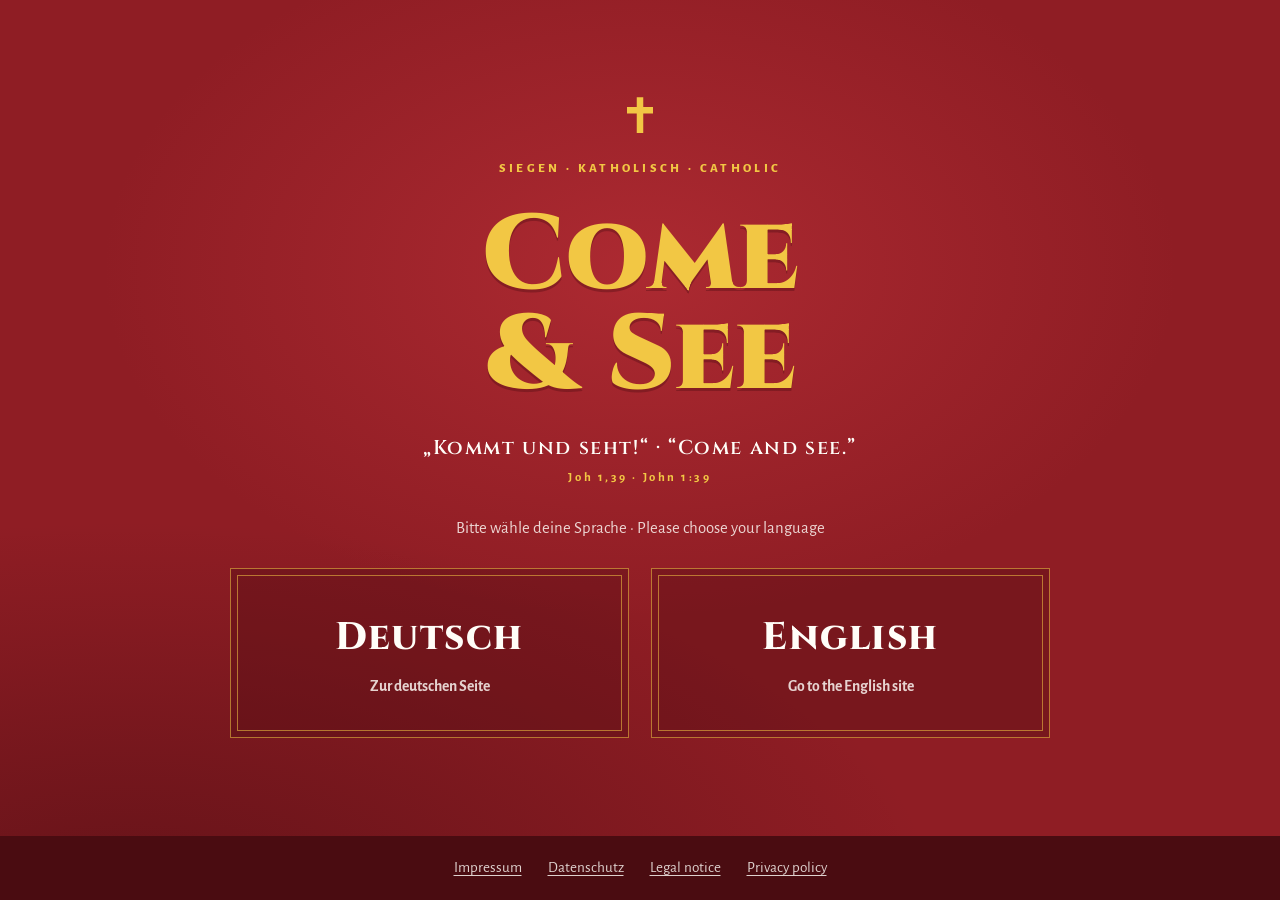
==== commit dd4b03a7: "Add files via upload" ====
--- a/index.html
+++ b/index.html
@@ -1,1374 +1,43 @@
-<!doctype html><html><head><meta charset=utf8><meta name=viewport content="width=device-width,initial-scale=1,viewport-fit=cover"><style>:root{color-scheme:light;box-sizing:border-box;padding-top:env(safe-area-inset-top,0px);padding-bottom:env(safe-area-inset-bottom,0px)}html{scroll-padding-top:env(safe-area-inset-top,0px)}body{margin:0;padding:0;font:14px -apple-system,BlinkMacSystemFont,sans-serif;background:#fff;color:#000}img{max-width:100%}[hidden]:not([hidden=until-found i]){display:none!important}</style></head><body>
-<title>Come and See Siegen</title>
-<link rel="preconnect" href="https://fonts.googleapis.com"><link rel="preconnect" href="https://fonts.gstatic.com" crossorigin><link rel="stylesheet" href="https://fonts.googleapis.com/css2?family=Alegreya+Sans:ital,wght@0,400;0,500;0,700;0,800;1,400&family=Cinzel:wght@500;600;700;800;900&display=swap">
-<style id="cs-style">/* Layout: Prozessionsbanner – kardinalrote Bänder mit goldenen Doppelrahmen, dazwischen helle Lesestrecken; Cinzel als Inschrift, Alegreya Sans zum Lesen */
-:root {
-  --red: #8F1D24;
-  --red-deep: #6A1319;
-  --red-night: #4A0C11;
-  --red-ink: #7E1A21;
-  --gold: #F2C744;
-  --gold-soft: #F8E2A0;
-  --gold-ink: #94650A;
-  --gold-line: #D3A43B;
-  --paper: #FFFDF8;
-  --paper-2: #F7EFEA;
-  --card: #FFFFFF;
-  --ink: #2A1517;
-  --muted: #6C5255;
-  --line: #E9D9D3;
-  --on-red: #FFFDF8;
-  --on-red-2: rgba(255, 253, 248, 0.82);
-  --on-red-line: rgba(242, 199, 68, 0.55);
-  --qr-dark: #2B0609;
-  --shadow: 0 22px 44px -26px rgba(74, 12, 17, 0.55);
-  --display: "Cinzel", "Trajan Pro", "Times New Roman", Georgia, serif;
-  --body: "Alegreya Sans", "Segoe UI", system-ui, -apple-system, sans-serif;
-  --wrap: 1180px;
-  --gutter: clamp(16px, 4vw, 40px);
-  --nav-h: 64px;
-}
-@media (prefers-color-scheme: dark) {
-  :root:not([data-theme="light"]) {
-    --paper: #160D0E; --paper-2: #1F1415; --card: #261819; --ink: #F5ECE6; --muted: #C7AEAA;
-    --line: #3F2C2E; --gold-ink: #E5B84E; --red-ink: #F3A6AA; --shadow: 0 22px 44px -26px rgba(0, 0, 0, 0.8);
-    color-scheme: dark;
-  }
-}
-:root[data-theme="dark"] {
-  --paper: #160D0E; --paper-2: #1F1415; --card: #261819; --ink: #F5ECE6; --muted: #C7AEAA;
-  --line: #3F2C2E; --gold-ink: #E5B84E; --red-ink: #F3A6AA; --shadow: 0 22px 44px -26px rgba(0, 0, 0, 0.8);
-  color-scheme: dark;
-}
-
-html { scroll-behavior: smooth; }
-@media (prefers-reduced-motion: reduce) { html { scroll-behavior: auto; } }
-body { background: var(--paper); color: var(--ink); font-family: var(--body); font-size: 1.125rem; line-height: 1.6; -webkit-font-smoothing: antialiased; text-rendering: optimizeLegibility; }
-.cs *, .cs *::before, .cs *::after, .cs-layer *, .cs-layer *::before, .cs-layer *::after { box-sizing: border-box; }
-.cs img, .cs-layer img { max-width: 100%; display: block; }
-:where(.cs, .cs-layer) a { color: inherit; }
-.cs p { margin: 0; }
-.cs h1, .cs h2, .cs h3 { margin: 0; font-family: var(--display); text-wrap: balance; }
-.wrap { width: 100%; max-width: var(--wrap); margin-inline: auto; padding-inline: var(--gutter); }
-section[id], header[id] { scroll-margin-top: calc(var(--nav-h) + 12px); }
-:focus-visible { outline: 3px solid var(--gold); outline-offset: 3px; border-radius: 2px; }
-.sr { position: absolute; width: 1px; height: 1px; overflow: hidden; clip: rect(0 0 0 0); white-space: nowrap; }
-
-/* type */
-.eyebrow { font-family: var(--body); font-weight: 800; font-size: 0.8rem; letter-spacing: 0.22em; text-transform: uppercase; color: var(--gold-ink); }
-.on-red .eyebrow { color: var(--gold); }
-.h2 { font-size: clamp(2rem, 4.2vw, 3.1rem); font-weight: 700; line-height: 1.08; letter-spacing: 0.01em; }
-.lead { font-size: clamp(1.15rem, 1.6vw, 1.3rem); line-height: 1.55; }
-.prose { display: grid; gap: 1em; max-width: 62ch; }
-.muted { color: var(--muted); }
-.rule { display: flex; align-items: center; gap: 14px; color: var(--gold-line); }
-.rule::before, .rule::after { content: ""; height: 1px; flex: 1; background: currentColor; }
-.rule svg { width: 14px; height: 18px; fill: currentColor; flex: none; }
-
-/* buttons */
-.btn { display: inline-flex; align-items: center; justify-content: center; gap: 0.6em; padding: 0.85em 1.35em; border-radius: 3px; border: 1.5px solid transparent; font-family: var(--body); font-weight: 800; font-size: 1rem; line-height: 1.1; letter-spacing: 0.02em; text-decoration: none; cursor: pointer; transition: transform 0.15s ease, background-color 0.15s ease, color 0.15s ease, border-color 0.15s ease; }
-.btn svg { width: 1.2em; height: 1.2em; flex: none; }
-.btn:hover { transform: translateY(-1px); }
-.btn:active { transform: translateY(0); }
-.btn-gold { background: var(--gold); color: var(--red-night); box-shadow: 0 10px 24px -12px rgba(242, 199, 68, 0.75); }
-.btn-gold:hover { background: #F7D466; }
-.btn-ghost { background: transparent; color: var(--on-red); border-color: rgba(255, 253, 248, 0.55); }
-.btn-ghost:hover { border-color: var(--gold); color: var(--gold); }
-.btn-red { background: var(--red); color: var(--on-red); }
-.btn-red:hover { background: var(--red-deep); }
-.btn-line { background: transparent; color: var(--red-ink); border-color: var(--line); }
-.btn-line:hover { border-color: var(--gold-line); }
-.btn-sm { padding: 0.62em 1em; font-size: 0.95rem; }
-.btn[aria-disabled="true"] { opacity: 0.55; pointer-events: none; }
-
-/* frames */
-.frame { position: relative; border: 1px solid var(--gold-line); outline: 1px solid var(--gold-line); outline-offset: -8px; }
-
-/* nav */
-.nav { position: sticky; top: env(safe-area-inset-top, 0px); z-index: 40; background: var(--red); color: var(--on-red); border-bottom: 1px solid var(--on-red-line); }
-.nav-in { display: flex; align-items: center; gap: 20px; min-height: var(--nav-h); }
-.brand { display: inline-flex; align-items: center; gap: 10px; text-decoration: none; margin-right: auto; }
-.brand svg { width: 16px; height: 22px; fill: var(--gold); }
-.brand-t { font-family: var(--display); font-weight: 800; font-size: 1.15rem; letter-spacing: 0.12em; white-space: nowrap; }
-.brand-s { display: block; font-family: var(--body); font-weight: 700; font-size: 0.62rem; letter-spacing: 0.3em; color: var(--gold); margin-top: 1px; }
-.nav-links { display: flex; gap: 22px; }
-.nav-links a { text-decoration: none; font-weight: 700; font-size: 0.98rem; color: var(--on-red-2); padding: 6px 0; border-bottom: 1.5px solid transparent; }
-.nav-links a:hover { color: var(--on-red); border-bottom-color: var(--gold); }
-.menu-btn { display: none; background: transparent; border: 1px solid var(--on-red-line); color: var(--on-red); width: 44px; height: 44px; border-radius: 3px; cursor: pointer; }
-.menu-btn svg { width: 22px; height: 22px; }
-.edit-btn { background: transparent; border: 1px dashed var(--on-red-line); color: var(--gold); border-radius: 3px; padding: 0.5em 0.8em; font: 700 0.85rem var(--body); cursor: pointer; display: inline-flex; gap: 6px; align-items: center; }
-.edit-btn svg { width: 16px; height: 16px; }
-.mobile-menu { border-top: 1px solid var(--on-red-line); background: var(--red-deep); }
-.mobile-menu nav { display: grid; padding-block: 8px 16px; }
-.mobile-menu a { text-decoration: none; font-weight: 700; padding: 12px 0; border-bottom: 1px solid rgba(255, 253, 248, 0.12); }
-@media (max-width: 980px) {
-  .nav-links { display: none; }
-  .menu-btn { display: inline-grid; place-items: center; }
-}
-@media (max-width: 640px) { .edit-btn span { display: none; } .brand-s { display: none; } }
-@media (max-width: 420px) { .nav .btn-join-label { display: none; } }
-
-/* ribbon */
-.ribbon { background: var(--red-deep); color: var(--gold-soft); border-bottom: 1px solid var(--on-red-line); overflow: hidden; }
-.ribbon-track { display: flex; width: max-content; animation: ribbon 60s linear infinite; }
-.ribbon-set { display: flex; align-items: center; gap: 22px; padding: 10px 11px; white-space: nowrap; font-weight: 700; font-size: 0.82rem; letter-spacing: 0.2em; text-transform: uppercase; }
-.ribbon-set i { width: 5px; height: 5px; background: var(--gold); transform: rotate(45deg); flex: none; }
-@keyframes ribbon { to { transform: translateX(-50%); } }
-@media (prefers-reduced-motion: reduce) {
-  .ribbon-track { animation: none; width: auto; flex-wrap: wrap; justify-content: center; }
-  .ribbon-set + .ribbon-set { display: none; }
-  .ribbon-set { flex-wrap: wrap; justify-content: center; white-space: normal; row-gap: 6px; }
-}
-
-/* hero */
-.hero { position: relative; color: var(--on-red); background:
-    radial-gradient(60% 70% at 72% 38%, rgba(196, 52, 60, 0.55), transparent 70%),
-    radial-gradient(90% 60% at 10% 100%, rgba(74, 12, 17, 0.6), transparent 70%),
-    var(--red); }
-.hero::before { content: ""; position: absolute; inset: 0; pointer-events: none; opacity: 0.07;
-  background-image: repeating-linear-gradient(90deg, #fff 0 1px, transparent 1px 120px); }
-.hero-grid { position: relative; display: grid; grid-template-columns: minmax(0, 1.02fr) minmax(0, 1fr); gap: clamp(24px, 4vw, 64px); align-items: center; padding-block: clamp(40px, 6vw, 84px) clamp(24px, 4vw, 40px); }
-.hero-text { display: grid; gap: 22px; min-width: 0; }
-.hero h1 { font-weight: 900; font-size: clamp(3.6rem, 8.4vw, 7.4rem); line-height: 0.92; letter-spacing: 0.01em; color: var(--gold); text-shadow: 0 3px 0 rgba(74, 12, 17, 0.35); }
-.hero h1 span { display: block; }
-.verse { font-family: var(--display); font-weight: 600; font-size: clamp(1rem, 1.6vw, 1.2rem); letter-spacing: 0.08em; color: var(--on-red); display: flex; flex-wrap: wrap; gap: 0.2em 0.8em; align-items: baseline; }
-.verse small { font-family: var(--body); font-weight: 700; font-size: 0.8rem; letter-spacing: 0.2em; color: var(--gold); }
-.hero .lead { color: var(--on-red-2); max-width: 36ch; }
-.meet { display: inline-flex; align-items: flex-start; gap: 12px; padding: 12px 16px; border: 1px solid var(--on-red-line); background: rgba(74, 12, 17, 0.28); max-width: 100%; }
-.meet svg { width: 22px; height: 22px; flex: none; color: var(--gold); margin-top: 2px; }
-.meet strong { display: block; font-weight: 800; }
-.meet span { color: var(--on-red-2); font-size: 0.98rem; }
-.hero-cta { display: flex; flex-wrap: wrap; gap: 12px; }
-.hero-art { min-width: 0; }
-.hero-art .emblem { width: 100%; height: auto; max-width: 600px; display: block; margin-inline: auto; overflow: visible; }
-.hero-art .glow { transform-origin: 400px 153px; animation: glow 7s ease-in-out infinite alternate; }
-@keyframes glow { from { opacity: 0.8; } to { opacity: 1; } }
-@media (prefers-reduced-motion: reduce) { .hero-art .glow { animation: none; } }
-@media (max-width: 980px) {
-  .hero-grid { grid-template-columns: 1fr; text-align: left; }
-  .hero-art { order: -1; }
-  .hero-art .emblem { max-width: 520px; }
-}
-
-/* join card (in hero) */
-.hero-join { position: relative; z-index: 3; margin-bottom: calc(-1 * var(--overlap)); }
-:root { --overlap: 110px; }
-@media (max-width: 760px) { :root { --overlap: 56px; } }
-.joincard { background: var(--card); color: var(--ink); box-shadow: var(--shadow); padding: clamp(22px, 3vw, 34px); display: grid; grid-template-columns: minmax(0, 1fr) auto auto; align-items: start; gap: clamp(18px, 3vw, 36px); align-items: center; }
-.jc-text { display: grid; gap: 10px; min-width: 0; padding-left: 6px; }
-.jc-title { font-size: clamp(1.45rem, 2.4vw, 1.9rem); font-weight: 700; line-height: 1.15; color: var(--red-ink); }
-.jc-text p { color: var(--muted); max-width: 46ch; }
-.jc-steps { display: flex; flex-wrap: wrap; gap: 6px 16px; margin-top: 4px; font-weight: 800; font-size: 0.9rem; color: var(--ink); }
-.jc-steps span { display: inline-flex; align-items: center; gap: 8px; }
-.jc-steps b { display: inline-grid; place-items: center; width: 24px; height: 24px; border-radius: 50%; background: var(--red); color: var(--gold); font-family: var(--display); font-size: 0.8rem; }
-.jc-buttons { display: none; gap: 10px; flex-wrap: wrap; }
-@media (max-width: 900px) {
-  .joincard { grid-template-columns: minmax(0, 1fr) minmax(0, 1fr); }
-  .joincard .qr-tile { --qr: 100%; width: 100%; max-width: 200px; justify-self: center; }
-  .jc-text { grid-column: 1 / -1; padding-left: 0; }
-}
-@media (max-width: 640px) {
-  .jc-buttons { display: flex; grid-column: 1 / -1; }
-  .jc-buttons .btn { flex: 1 1 200px; }
-}
-
-/* qr tiles */
-.qr-tile { display: grid; justify-items: center; gap: 10px; text-decoration: none; color: var(--ink); margin: 0; }
-.qr-box { width: var(--qr, 168px); max-width: 100%; aspect-ratio: 1; background: #fff; padding: 8px; border: 1px solid var(--gold-line); box-shadow: 0 0 0 4px var(--card), 0 0 0 5px var(--gold-line); position: relative; transition: transform 0.15s ease; }
-a.qr-tile:hover .qr-box { transform: scale(1.03); }
-.qr-box svg { width: 100%; height: 100%; display: block; }
-.qr-box .qr-badge { position: absolute; left: 50%; top: 50%; transform: translate(-50%, -50%); width: 22%; aspect-ratio: 1; background: #fff; display: grid; place-items: center; border-radius: 4px; }
-.qr-box .qr-badge svg { width: 70%; height: 70%; fill: var(--red); }
-.qr-cap { text-align: center; display: grid; gap: 2px; }
-.qr-cap strong { font-weight: 800; font-size: 1rem; display: inline-flex; gap: 6px; align-items: center; justify-content: center; }
-.qr-cap strong svg { width: 18px; height: 18px; color: var(--red-ink); }
-.qr-cap span { font-size: 0.86rem; color: var(--muted); }
-.qr-empty { width: var(--qr, 168px); max-width: 100%; aspect-ratio: 1; border: 1.5px dashed var(--gold-line); display: grid; place-items: center; text-align: center; padding: 14px; font-size: 0.85rem; color: var(--muted); background: var(--paper-2); }
-.qr-empty svg { width: 34px; height: 34px; color: var(--gold-ink); margin: 0 auto 6px; display: block; }
-
-/* sections */
-.sec { padding-block: clamp(64px, 9vw, 120px); }
-.sec-2 { background: var(--paper-2); }
-.sec-head { display: grid; gap: 14px; margin-bottom: clamp(32px, 5vw, 56px); max-width: 760px; }
-.sec-head.center { text-align: center; margin-inline: auto; justify-items: center; }
-.sec-head p { color: var(--muted); }
-.about { padding-top: calc(var(--overlap) + clamp(56px, 8vw, 96px)); }
-.about-grid { display: grid; grid-template-columns: minmax(0, 1.1fr) minmax(0, 0.9fr); gap: clamp(28px, 5vw, 72px); align-items: center; }
-.about-text { display: grid; gap: 22px; min-width: 0; }
-.about-text .prose { color: var(--ink); }
-.photo { margin: 0; background: var(--card); padding: 12px; box-shadow: var(--shadow); }
-.photo img { width: 100%; aspect-ratio: 4 / 5; object-fit: cover; }
-.photo figcaption { font-size: 0.9rem; color: var(--muted); padding: 10px 4px 0; }
-.photo-fallback { aspect-ratio: 4 / 5; background: radial-gradient(70% 60% at 50% 30%, rgba(196, 52, 60, 0.6), transparent 70%), var(--red); color: var(--on-red); display: grid; place-items: center; text-align: center; padding: 28px; position: relative; }
-.photo-fallback .pf-in { display: grid; gap: 16px; justify-items: center; }
-.photo-fallback svg { width: 40px; height: 56px; fill: var(--gold); }
-.photo-fallback blockquote { margin: 0; font-family: var(--display); font-weight: 700; font-size: clamp(1.8rem, 3.4vw, 2.6rem); line-height: 1.1; color: var(--gold); }
-.photo-fallback cite { font-style: normal; font-weight: 700; letter-spacing: 0.2em; font-size: 0.82rem; text-transform: uppercase; }
-.photo-fallback .pf-hint { font-size: 0.85rem; color: var(--on-red-2); border-top: 1px solid var(--on-red-line); padding-top: 12px; }
-@media (max-width: 860px) { .about-grid { grid-template-columns: 1fr; } .photo { max-width: 520px; } }
-
-.pillars { display: grid; grid-template-columns: repeat(4, minmax(0, 1fr)); gap: 0; margin-top: clamp(48px, 7vw, 88px); border-top: 1px solid var(--line); }
-.pillar { padding: 28px 24px 8px 0; display: grid; gap: 12px; align-content: start; min-width: 0; }
-.pillar + .pillar { padding-left: 24px; border-left: 1px solid var(--line); }
-.pillar svg { width: 40px; height: 40px; color: var(--gold-ink); }
-.pillar h3 { font-size: 1.2rem; font-weight: 700; color: var(--red-ink); }
-.pillar p { color: var(--muted); font-size: 1.02rem; }
-@media (max-width: 980px) {
-  .pillars { grid-template-columns: repeat(2, minmax(0, 1fr)); }
-  .pillar:nth-child(3) { padding-left: 0; border-left: 0; }
-  .pillar:nth-child(n+3) { border-top: 1px solid var(--line); }
-}
-@media (max-width: 560px) {
-  .pillars { grid-template-columns: 1fr; }
-  .pillar, .pillar + .pillar { padding: 24px 0 20px; border-left: 0; }
-  .pillar + .pillar { border-top: 1px solid var(--line); }
-}
-
-/* sunday timeline */
-.steps { list-style: none; padding: 0; margin: 0; display: grid; grid-template-columns: repeat(4, minmax(0, 1fr)); gap: 28px; position: relative; }
-.steps::before { content: ""; position: absolute; top: 31px; left: 32px; right: 32px; height: 1px; background: var(--gold-line); }
-.step { display: grid; gap: 14px; align-content: start; position: relative; min-width: 0; }
-.step-num { width: 64px; height: 64px; border-radius: 50%; display: grid; place-items: center; background: var(--red); color: var(--gold); font-family: var(--display); font-weight: 800; font-size: 1.25rem; box-shadow: 0 0 0 6px var(--paper-2), 0 0 0 7px var(--gold-line); position: relative; }
-.step h3 { font-size: 1.22rem; font-weight: 700; }
-.step p { color: var(--muted); font-size: 1.02rem; }
-.step .tag { display: inline-block; font-size: 0.82rem; font-weight: 800; letter-spacing: 0.08em; color: var(--red-ink); border: 1px solid var(--line); padding: 3px 10px; background: var(--card); justify-self: start; }
-@media (max-width: 900px) {
-  .steps { grid-template-columns: 1fr; gap: 0; }
-  .steps::before { top: 32px; bottom: 32px; left: 31px; right: auto; width: 1px; height: auto; }
-  .step { grid-template-columns: 64px minmax(0, 1fr); column-gap: 20px; row-gap: 6px; padding-bottom: 28px; }
-  .step-num { grid-row: span 3; }
-}
-
-/* events */
-.events { display: grid; gap: 16px; }
-.event { display: grid; grid-template-columns: 112px minmax(0, 1fr); gap: 24px; align-items: center; background: var(--card); border: 1px solid var(--line); padding: 16px 22px 16px 16px; }
-.event-date { background: var(--red); color: var(--on-red); text-align: center; padding: 12px 8px; display: grid; gap: 2px; }
-.event-date b { font-family: var(--display); font-size: 2.2rem; line-height: 1; color: var(--gold); }
-.event-date span { font-size: 0.78rem; font-weight: 800; letter-spacing: 0.18em; text-transform: uppercase; }
-.event-body { display: grid; gap: 4px; min-width: 0; }
-.event-body h3 { font-size: 1.25rem; font-weight: 700; color: var(--red-ink); }
-.event-meta { display: flex; flex-wrap: wrap; gap: 4px 18px; color: var(--muted); font-size: 0.98rem; }
-.event-meta span { display: inline-flex; gap: 6px; align-items: center; }
-.event-meta svg { width: 16px; height: 16px; color: var(--gold-ink); }
-.event-note { font-size: 1rem; }
-.event.past { opacity: 0.6; }
-@media (max-width: 680px) {
-  .event { grid-template-columns: 84px minmax(0, 1fr); gap: 16px; }
-  .event-date b { font-size: 1.8rem; }
-}
-.empty { display: grid; grid-template-columns: auto minmax(0, 1fr) auto; gap: 24px; align-items: center; background: var(--card); padding: clamp(22px, 3vw, 32px); }
-.empty svg.ic { width: 46px; height: 46px; color: var(--gold-ink); }
-.empty h3 { font-size: 1.25rem; font-weight: 700; color: var(--red-ink); margin-bottom: 4px; }
-.empty p { color: var(--muted); }
-@media (max-width: 680px) { .empty { grid-template-columns: 1fr; } }
-
-/* gallery */
-.gallery { display: grid; grid-template-columns: repeat(3, minmax(0, 1fr)); gap: 14px; }
-@media (max-width: 860px) { .gallery { grid-template-columns: repeat(2, minmax(0, 1fr)); gap: 10px; } }
-.g-item { position: relative; margin: 0; background: var(--card); border: 0; padding: 0; cursor: zoom-in; overflow: hidden; aspect-ratio: 4 / 3; }
-.g-item img { width: 100%; height: 100%; object-fit: cover; transition: transform 0.4s ease; }
-.g-item:hover img { transform: scale(1.04); }
-.g-cap { position: absolute; inset: auto 0 0 0; padding: 26px 14px 10px; color: #fff; font-size: 0.95rem; font-weight: 700; text-align: left; background: linear-gradient(transparent, rgba(30, 5, 8, 0.78)); }
-.gallery.ph { grid-template-columns: repeat(3, minmax(0, 1fr)); }
-.g-ph { aspect-ratio: 4 / 3; display: grid; place-items: center; text-align: center; gap: 10px; padding: 24px; background: var(--card); border: 1px solid var(--line); color: var(--muted); }
-.g-ph svg { width: 54px; height: 54px; color: var(--gold-ink); margin-inline: auto; }
-.g-ph strong { display: block; color: var(--red-ink); font-family: var(--display); font-size: 1.05rem; }
-@media (max-width: 640px) { .g-ph { aspect-ratio: 3 / 4; padding: 12px 6px; font-size: 0.82rem; } .g-ph svg { width: 34px; height: 34px; } .g-ph strong { font-size: 0.85rem; } .gallery.ph { gap: 8px; } }
-
-/* join section */
-.join { background:
-    radial-gradient(70% 80% at 50% 0%, rgba(196, 52, 60, 0.5), transparent 70%), var(--red-deep);
-  color: var(--on-red); }
-.join .sec-head p { color: var(--on-red-2); }
-.join-grid { display: grid; grid-template-columns: repeat(2, minmax(0, 1fr)); gap: clamp(18px, 3vw, 32px); }
-.jcard { background: var(--card); color: var(--ink); padding: clamp(28px, 3.6vw, 44px) clamp(20px, 3vw, 40px); display: grid; grid-template-columns: minmax(0, 1fr); justify-items: center; align-content: start; text-align: center; gap: 16px; box-shadow: var(--shadow); }
-.jcard p { max-width: 40ch; }
-.jcard h3 { font-size: clamp(1.4rem, 2.3vw, 1.75rem); font-weight: 700; color: var(--red-ink); display: flex; gap: 10px; align-items: center; justify-content: center; }
-.jcard h3 svg { width: 28px; height: 28px; color: var(--gold-ink); flex: none; }
-.jcard p { color: var(--muted); }
-.chips { display: flex; flex-wrap: wrap; gap: 8px; }
-.chip { display: inline-flex; align-items: center; gap: 6px; padding: 5px 12px; background: var(--paper-2); border: 1px solid var(--line); font-weight: 800; font-size: 0.86rem; color: var(--red-ink); }
-.chip i { width: 7px; height: 7px; border-radius: 50%; background: var(--red); }
-.chip.study i { background: #1D4A3A; }
-.jcard .qr-tile { --qr: 220px; margin-top: 6px; }
-.jcard .chips { justify-content: center; }
-.join-steps { display: grid; grid-template-columns: repeat(3, minmax(0, 1fr)); gap: 16px; margin-top: clamp(28px, 4vw, 44px); list-style: none; padding: 0; }
-.join-steps li { display: flex; gap: 14px; align-items: center; padding: 16px 18px; border: 1px solid var(--on-red-line); background: rgba(74, 12, 17, 0.35); font-weight: 700; min-width: 0; }
-.join-steps b { display: inline-grid; place-items: center; width: 36px; height: 36px; border-radius: 50%; background: var(--gold); color: var(--red-night); font-family: var(--display); flex: none; }
-@media (max-width: 980px) { .join-grid { grid-template-columns: 1fr; } }
-@media (max-width: 560px) {
-  .jcard .qr-tile { --qr: 200px; }
-  .join-steps { grid-template-columns: 1fr; }
-}
-
-/* faq */
-.faq-grid { display: grid; grid-template-columns: minmax(0, 0.8fr) minmax(0, 1.2fr); gap: clamp(28px, 5vw, 72px); align-items: start; }
-.faq-side { display: grid; gap: 18px; position: sticky; top: calc(var(--nav-h) + 32px); }
-.faq-list { border-top: 1px solid var(--line); }
-.faq-item { border-bottom: 1px solid var(--line); }
-.faq-item summary { list-style: none; cursor: pointer; display: grid; grid-template-columns: minmax(0, 1fr) 28px; gap: 16px; align-items: center; padding: 22px 0; font-weight: 800; font-size: 1.12rem; color: var(--ink); }
-.faq-item summary::-webkit-details-marker { display: none; }
-.faq-item summary:hover { color: var(--red-ink); }
-.faq-item .pm { width: 28px; height: 28px; border: 1px solid var(--gold-line); border-radius: 50%; position: relative; }
-.faq-item .pm::before, .faq-item .pm::after { content: ""; position: absolute; left: 50%; top: 50%; width: 11px; height: 1.5px; background: var(--gold-ink); transform: translate(-50%, -50%); transition: transform 0.2s ease; }
-.faq-item .pm::after { transform: translate(-50%, -50%) rotate(90deg); }
-.faq-item[open] .pm::after { transform: translate(-50%, -50%) rotate(0deg); }
-.faq-item .faq-a { padding: 0 44px 24px 0; color: var(--muted); display: grid; gap: 0.8em; max-width: 64ch; }
-@media (max-width: 860px) { .faq-grid { grid-template-columns: 1fr; } .faq-side { position: static; } }
-
-/* location */
-.loc-grid { display: grid; grid-template-columns: minmax(0, 0.9fr) minmax(0, 1.1fr); gap: clamp(28px, 5vw, 72px); align-items: center; }
-.loc-art { background: var(--card); padding: clamp(28px, 4vw, 48px); display: grid; place-items: center; color: var(--red); box-shadow: var(--shadow); }
-.loc-art svg.church { width: min(100%, 230px); height: auto; }
-.loc-art svg.church .gi { fill: var(--gold-ink); }
-.loc-art .ground { width: 80%; height: 1px; background: var(--gold-line); margin-top: -1px; }
-.loc-text { display: grid; gap: 22px; min-width: 0; }
-.address { font-style: normal; display: grid; gap: 2px; font-size: 1.2rem; }
-.address strong { font-family: var(--display); font-size: 1.6rem; color: var(--red-ink); }
-.loc-facts { display: grid; gap: 12px; }
-.loc-facts div { display: grid; grid-template-columns: 26px minmax(0, 1fr); gap: 12px; align-items: start; }
-.loc-facts svg { width: 22px; height: 22px; color: var(--gold-ink); margin-top: 3px; }
-.loc-actions { display: flex; flex-wrap: wrap; gap: 12px; }
-@media (max-width: 860px) { .loc-grid { grid-template-columns: 1fr; } .loc-art { order: 2; max-width: 420px; padding: 24px; } .loc-art svg.church { width: min(100%, 180px); } }
-
-/* footer */
-.foot { background: var(--red-night); color: var(--on-red-2); padding-block: clamp(48px, 7vw, 80px) 28px; }
-.foot-grid { display: grid; grid-template-columns: minmax(0, 1.3fr) minmax(0, 1fr) minmax(0, 1fr); gap: 32px; }
-.foot .brand-t { font-size: 1.6rem; color: var(--gold); }
-.foot h4 { margin: 0 0 12px; font-family: var(--body); font-size: 0.8rem; letter-spacing: 0.22em; text-transform: uppercase; color: var(--gold); }
-.foot nav { display: grid; gap: 6px; }
-.foot a { text-decoration: none; }
-.foot a:hover { color: var(--gold); }
-.foot-verse { font-family: var(--display); font-size: 1.15rem; color: var(--on-red); margin-top: 12px; }
-.foot-contact { white-space: pre-line; font-size: 0.98rem; }
-.foot-bottom { display: flex; flex-wrap: wrap; gap: 8px 24px; justify-content: space-between; border-top: 1px solid rgba(242, 199, 68, 0.25); margin-top: 40px; padding-top: 20px; font-size: 0.9rem; }
-.foot-bottom button { background: none; border: 0; padding: 0; color: var(--gold); font: inherit; cursor: pointer; text-decoration: underline; }
-@media (max-width: 860px) { .foot-grid { grid-template-columns: 1fr 1fr; } .foot-grid > :first-child { grid-column: 1 / -1; } }
-@media (max-width: 520px) { .foot-grid { grid-template-columns: 1fr; } }
-@media (max-width: 640px) { .foot { padding-bottom: calc(96px + env(safe-area-inset-bottom, 0px)); } }
-
-/* floating join */
-.fab { position: fixed; right: 20px; bottom: calc(20px + env(safe-area-inset-bottom, 0px)); z-index: 50; display: flex; gap: 8px; transition: transform 0.25s ease, opacity 0.25s ease; }
-.fab.off { transform: translateY(140%); opacity: 0; pointer-events: none; }
-.fab .btn { box-shadow: 0 14px 30px -12px rgba(30, 5, 8, 0.6); }
-.fab .fab-ig, .fab .fab-mob { display: none; }
-@media (max-width: 640px) {
-  .fab { left: 12px; right: 12px; bottom: calc(12px + env(safe-area-inset-bottom, 0px)); }
-  .fab .fab-main { flex: 1; }
-  .fab .fab-desk { display: none; }
-  .fab .fab-mob { display: inline-flex; }
-  .fab .fab-ig { display: inline-flex; padding-inline: 0.9em; }
-}
-@media (prefers-reduced-motion: reduce) { .fab { transition: none; } }
-
-/* overlays */
-.cs-layer[hidden] { display: none !important; }
-.overlay { position: fixed; inset: 0; z-index: 80; background: rgba(28, 4, 7, 0.72); display: grid; place-items: center; padding: max(16px, env(safe-area-inset-top, 0px)) 16px max(16px, env(safe-area-inset-bottom, 0px)); overflow-y: auto; font-family: var(--body); color: var(--ink); }
-.modal { background: var(--card); width: min(760px, 100%); padding: clamp(24px, 4vw, 40px); position: relative; box-shadow: var(--shadow); display: grid; gap: 22px; }
-.modal h2 { font-family: var(--display); font-size: clamp(1.5rem, 3vw, 2rem); color: var(--red-ink); margin: 0; padding-right: 40px; }
-.modal p { margin: 0; color: var(--muted); }
-.modal-qrs { display: grid; grid-template-columns: repeat(2, minmax(0, 1fr)); gap: 24px; }
-.modal-qrs .qr-tile { --qr: 230px; }
-.modal-qrs .qr-col { display: grid; justify-items: center; }
-.modal .hero-cta { justify-content: center; }
-.x-btn { position: absolute; top: 14px; right: 14px; width: 42px; height: 42px; border-radius: 50%; border: 1px solid var(--line); background: var(--card); color: var(--ink); cursor: pointer; display: grid; place-items: center; }
-.x-btn svg { width: 18px; height: 18px; }
-@media (max-width: 560px) { .modal-qrs { grid-template-columns: 1fr; } }
-.lightbox { background: rgba(14, 2, 4, 0.94); }
-.lb-fig { margin: 0; display: grid; gap: 12px; justify-items: center; max-width: min(1100px, 100%); }
-.lb-fig img { max-height: 78vh; width: auto; max-width: 100%; object-fit: contain; box-shadow: 0 30px 60px -30px #000; }
-.lb-fig figcaption { color: #f5ece6; font-weight: 700; text-align: center; }
-.lb-nav { position: fixed; top: 50%; transform: translateY(-50%); width: 48px; height: 48px; border-radius: 50%; border: 1px solid rgba(242, 199, 68, 0.5); background: rgba(14, 2, 4, 0.6); color: var(--gold); cursor: pointer; display: grid; place-items: center; }
-.lb-nav svg { width: 22px; height: 22px; }
-.lb-prev { left: 14px; } .lb-next { right: 14px; }
-.lightbox .x-btn { position: fixed; background: rgba(14, 2, 4, 0.6); color: var(--gold); border-color: rgba(242, 199, 68, 0.5); top: max(14px, env(safe-area-inset-top, 0px)); }
-
-/* toast */
-.toast { position: fixed; left: 50%; bottom: calc(24px + env(safe-area-inset-bottom, 0px)); transform: translateX(-50%); z-index: 120; background: var(--ink); color: var(--paper); padding: 12px 18px; font: 700 0.95rem var(--body); box-shadow: var(--shadow); max-width: calc(100% - 32px); }
-
-/* ---------- admin ---------- */
-.adm-chip { position: fixed; left: 20px; bottom: calc(20px + env(safe-area-inset-bottom, 0px)); z-index: 60; display: flex; gap: 8px; align-items: center; background: var(--ink); color: var(--paper); padding: 8px 8px 8px 16px; font: 700 0.92rem var(--body); box-shadow: var(--shadow); }
-.adm-chip button { font: inherit; }
-@media (max-width: 640px) { .adm-chip { left: 12px; right: 12px; bottom: calc(80px + env(safe-area-inset-bottom, 0px)); } }
-.drawer { position: fixed; top: 0; right: 0; bottom: 0; width: min(480px, 100%); z-index: 90; background: var(--card); color: var(--ink); font-family: var(--body); font-size: 1rem; display: grid; grid-template-rows: auto auto minmax(0, 1fr) auto; box-shadow: -24px 0 60px -30px rgba(0, 0, 0, 0.6); border-left: 1px solid var(--gold-line); padding-top: env(safe-area-inset-top, 0px); }
-.dr-head { display: flex; align-items: center; gap: 12px; padding: 16px 18px; background: var(--red); color: var(--on-red); }
-.dr-head h2 { font-family: var(--display); font-size: 1.15rem; margin: 0; letter-spacing: 0.06em; flex: 1; }
-.dr-head .x-btn { position: static; background: transparent; color: var(--on-red); border-color: var(--on-red-line); }
-.dr-tabs { display: flex; gap: 2px; overflow-x: auto; background: var(--paper-2); border-bottom: 1px solid var(--line); padding: 6px 8px 0; }
-.dr-tabs button { flex: none; border: 0; background: transparent; padding: 10px 12px; font: 800 0.9rem var(--body); color: var(--muted); cursor: pointer; border-bottom: 2px solid transparent; }
-.dr-tabs button[aria-selected="true"] { color: var(--red-ink); border-bottom-color: var(--red); }
-.dr-body { overflow-y: auto; padding: 20px 18px 28px; display: grid; gap: 18px; align-content: start; }
-.dr-body h3 { font-family: var(--display); font-size: 1.05rem; margin: 6px 0 0; color: var(--red-ink); }
-.dr-note { font-size: 0.92rem; color: var(--muted); background: var(--paper-2); border-left: 3px solid var(--gold-line); padding: 10px 12px; }
-.dr-warn { font-size: 0.92rem; color: var(--ink); background: rgba(242, 199, 68, 0.18); border-left: 3px solid var(--gold); padding: 10px 12px; }
-.fld { display: grid; gap: 6px; }
-.fld label, .fld .lbl { font-weight: 800; font-size: 0.9rem; }
-.fld small { color: var(--muted); font-size: 0.85rem; }
-.fld input[type="text"], .fld input[type="url"], .fld input[type="date"], .fld textarea { width: 100%; font: 400 1rem var(--body); color: var(--ink); background: var(--paper); border: 1px solid var(--line); border-radius: 3px; padding: 10px 12px; }
-.fld textarea { min-height: 96px; resize: vertical; line-height: 1.5; }
-.fld input:focus, .fld textarea:focus { outline: 2px solid var(--gold); outline-offset: 0; border-color: var(--gold-line); }
-.fld-row { display: grid; grid-template-columns: 1fr 1fr; gap: 10px; }
-.card-ed { border: 1px solid var(--line); padding: 14px; display: grid; gap: 12px; background: var(--paper); }
-.card-ed-head { display: flex; align-items: center; gap: 8px; }
-.card-ed-head strong { flex: 1; font-size: 0.92rem; }
-.ibtn { width: 34px; height: 34px; display: inline-grid; place-items: center; border: 1px solid var(--line); background: var(--card); color: var(--ink); border-radius: 3px; cursor: pointer; }
-.ibtn svg { width: 16px; height: 16px; }
-.ibtn.danger { color: #B42318; }
-.ibtn.armed { background: #B42318; color: #fff; border-color: #B42318; width: auto; padding: 0 10px; font: 800 0.8rem var(--body); }
-.add-btn { border: 1.5px dashed var(--gold-line); background: transparent; color: var(--red-ink); padding: 12px; font: 800 0.95rem var(--body); cursor: pointer; border-radius: 3px; }
-.upl { display: grid; place-items: center; gap: 6px; text-align: center; padding: 20px; border: 1.5px dashed var(--gold-line); background: var(--paper-2); cursor: pointer; font-weight: 800; color: var(--red-ink); border-radius: 3px; }
-.upl small { font-weight: 400; color: var(--muted); }
-.upl svg { width: 30px; height: 30px; }
-.upl input { position: absolute; width: 1px; height: 1px; opacity: 0; }
-.upl.busy { opacity: 0.6; pointer-events: none; }
-.thumbs { display: grid; gap: 10px; }
-.thumb { display: grid; grid-template-columns: 86px minmax(0, 1fr); gap: 12px; align-items: start; border: 1px solid var(--line); padding: 8px; background: var(--paper); }
-.thumb img { width: 86px; height: 64px; object-fit: cover; }
-.thumb-ctrl { display: grid; gap: 8px; }
-.thumb-btns { display: flex; gap: 6px; flex-wrap: wrap; }
-.about-prev { display: grid; grid-template-columns: 110px minmax(0, 1fr); gap: 12px; align-items: center; }
-.about-prev img { width: 110px; height: 138px; object-fit: cover; border: 1px solid var(--line); }
-.qr-prev { display: grid; grid-template-columns: repeat(2, minmax(0, 1fr)); gap: 12px; }
-.qr-prev .qr-tile { --qr: 150px; }
-.meter { display: grid; gap: 4px; font-size: 0.82rem; color: var(--muted); }
-.meter-bar { height: 6px; background: var(--paper-2); border: 1px solid var(--line); }
-.meter-bar i { display: block; height: 100%; background: var(--red); }
-.meter.hot .meter-bar i { background: #B42318; }
-.dr-foot { border-top: 1px solid var(--line); padding: 12px 18px calc(12px + env(safe-area-inset-bottom, 0px)); display: grid; gap: 10px; background: var(--card); }
-.dr-status { font-size: 0.9rem; font-weight: 700; color: var(--muted); min-height: 1.4em; }
-.dr-status.ok { color: #1E7A46; }
-.dr-status.error { color: #B42318; }
-.dr-status.busy { color: var(--red-ink); }
-.dr-actions { display: flex; gap: 10px; }
-.dr-actions .btn { flex: 1; }
-.dr-actions .btn-line { color: var(--ink); }
-</style>
-<div id="app" class="cs"></div>
-<script type="text/plain" id="cs-asset-michael">[data-uri]</script>
-<script type="application/json" id="cs-state">{"rev": 1, "updated": "2026-10-09", "links": {"whatsapp": "", "instagram": ""}, "hero": {"lead": "Eine multikulturelle katholische Gemeinschaft in Siegen. Nach der Sonntagsmesse in St. Michael bleiben wir zusammen: zum Austausch, für gemeinsame Ausflüge und um uns gegenseitig im Glauben zu stärken."}, "meeting": {"when": "Jeden Sonntag nach der Heiligen Messe", "mass": "", "place": "St. Michael", "street": "Kampenstraße 46", "city": "57072 Siegen", "spot": "Wir treffen uns direkt nach der Messe an der Kirche. Wenn du uns nicht gleich findest, frag kurz in der WhatsApp-Community nach."}, "about": {"title": "Viele Herkünfte. Ein Glaube. Eine Gemeinschaft.", "text": "Come & See ist eine multikulturelle katholische Gemeinschaft in Siegen. Bei uns kommen Menschen aus vielen Ländern, Sprachen und Lebenswegen zusammen.\n\nJeden Sonntag feiern wir die Heilige Messe in St. Michael und bleiben danach noch zusammen. Wir tauschen uns aus, lernen uns kennen, machen gemeinsam Ausflüge und stärken uns gegenseitig im Glauben.\n\nOb du neu in Siegen bist, schon lange hier lebst oder einfach Anschluss suchst: Komm vorbei und sieh selbst.", "image": "", "caption": ""}, "pillars": [{"icon": "talk", "title": "Begegnung", "text": "Nach der Messe bleiben wir zusammen, lernen uns kennen und kommen miteinander ins Gespräch."}, {"icon": "book", "title": "Austausch & Study", "text": "Wir sprechen über Fragen des Glaubens, lesen gemeinsam in der Bibel und lernen voneinander."}, {"icon": "trip", "title": "Ausflüge", "text": "Wir sind gemeinsam unterwegs, entdecken die Region und schaffen Zeit füreinander."}, {"icon": "candle", "title": "Im Glauben stärken", "text": "Wir beten zusammen, teilen, was uns trägt, und ermutigen einander im Alltag als Christen."}], "sunday": [{"title": "Heilige Messe", "text": "Wir feiern gemeinsam die Sonntagsmesse in St. Michael."}, {"title": "Ankommen & Kennenlernen", "text": "Nach der Messe treffen wir uns an der Kirche. Neue Gesichter sind immer willkommen."}, {"title": "Austausch & Glaube", "text": "Wir reden über das, was uns bewegt, teilen Gedanken zum Evangelium und gehen gemeinsam Fragen zum Glauben nach."}, {"title": "Gemeinsam unterwegs", "text": "Ausflüge und Aktionen planen wir zusammen in der WhatsApp-Community."}], "events": [], "gallery": [], "faq": [{"q": "Muss ich katholisch sein, um mitzumachen?", "a": "Nein. Come & See ist eine katholische Gruppe, aber alle, die neugierig sind und den Glauben kennenlernen möchten, sind herzlich willkommen. Komm einfach vorbei und sieh selbst."}, {"q": "Ich spreche wenig Deutsch. Kann ich trotzdem kommen?", "a": "Auf jeden Fall. Bei uns treffen sich Menschen aus vielen Ländern. Wir verständigen uns auf Deutsch und Englisch und helfen uns gegenseitig weiter."}, {"q": "Wann und wo trefft ihr euch?", "a": "Jeden Sonntag nach der Heiligen Messe in St. Michael, Kampenstraße 46 in Siegen. Den genauen Treffpunkt und kurzfristige Änderungen findest du in unserer WhatsApp-Community."}, {"q": "Muss ich mich vorher anmelden?", "a": "Nein. Du kannst nach der Messe einfach dazukommen. Wenn du vorher Fragen hast, schreib uns auf Instagram oder in der WhatsApp-Community."}, {"q": "Kostet die Teilnahme etwas?", "a": "Die Treffen nach der Messe sind kostenlos. Bei Ausflügen können Kosten für Fahrt oder Eintritt anfallen. Das kündigen wir immer vorher an."}, {"q": "Für wen ist Come & See gedacht?", "a": "Für alle, die Gemeinschaft im Glauben suchen: ob du gerade erst nach Siegen gekommen bist, hier studierst, arbeitest oder schon lange hier lebst."}, {"q": "Was passiert in der WhatsApp-Community?", "a": "In der Community gibt es die Gruppe „Allgemein“ für Ankündigungen und Termine und die Gruppe „Austausch & Study“ für Gespräche über den Glauben und gemeinsames Lernen."}, {"q": "Ich war noch nie in einer katholischen Messe. Ist das ein Problem?", "a": "Gar nicht. Setz dich einfach dazu und mach mit, so weit du möchtest. Nach der Messe beantworten wir gern deine Fragen."}], "footer": {"contact": ""}}</script>
-<script id="cs-main">(function () {
-  'use strict';
-  var ART = {"hero": "<svg class=\"emblem\" viewBox=\"0 -24 820 534\" role=\"img\" aria-label=\"St. Michael Siegen mit zwei Türmen, goldenes Kreuz mit Lichtschein und der Erzengel Michael mit Schwert\"><defs><linearGradient id=\"csh-gold\" x1=\"0\" y1=\"0\" x2=\"1\" y2=\"0\"><stop offset=\"0\" stop-color=\"#B07E22\"/><stop offset=\"0.5\" stop-color=\"#F0D27A\"/><stop offset=\"1\" stop-color=\"#B07E22\"/></linearGradient><linearGradient id=\"csh-goldv\" x1=\"0\" y1=\"0\" x2=\"0\" y2=\"1\"><stop offset=\"0\" stop-color=\"#F0D27A\"/><stop offset=\"1\" stop-color=\"#B07E22\"/></linearGradient><radialGradient id=\"csh-halo\" cx=\"400\" cy=\"153\" r=\"190\" gradientUnits=\"userSpaceOnUse\"><stop offset=\"0\" stop-color=\"#FFE7A0\" stop-opacity=\"0.34\"/><stop offset=\"0.35\" stop-color=\"#EBC865\" stop-opacity=\"0.13\"/><stop offset=\"1\" stop-color=\"#EBC865\" stop-opacity=\"0\"/></radialGradient><radialGradient id=\"csh-ray\" cx=\"400\" cy=\"153\" r=\"150\" gradientUnits=\"userSpaceOnUse\"><stop offset=\"0\" stop-color=\"#F3D27A\" stop-opacity=\"0.24\"/><stop offset=\"0.6\" stop-color=\"#F3D27A\" stop-opacity=\"0.108\"/><stop offset=\"1\" stop-color=\"#F3D27A\" stop-opacity=\"0\"/></radialGradient><radialGradient id=\"csh-spark\" cx=\"400\" cy=\"153\" r=\"40\" gradientUnits=\"userSpaceOnUse\"><stop offset=\"0\" stop-color=\"#FFFFFF\" stop-opacity=\"0.85\"/><stop offset=\"0.28\" stop-color=\"#FFF6D8\" stop-opacity=\"0.6\"/><stop offset=\"0.62\" stop-color=\"#F7DC8A\" stop-opacity=\"0.28\"/><stop offset=\"1\" stop-color=\"#F7DC8A\" stop-opacity=\"0\"/></radialGradient><linearGradient id=\"csh-fL\" x1=\"0\" y1=\"0\" x2=\"0\" y2=\"1\"><stop offset=\"0\" stop-color=\"#F7DE8F\"/><stop offset=\"1\" stop-color=\"#E2B654\"/></linearGradient><linearGradient id=\"csh-fM\" x1=\"0\" y1=\"0\" x2=\"0\" y2=\"1\"><stop offset=\"0\" stop-color=\"#D9AD4D\"/><stop offset=\"1\" stop-color=\"#BF8D2E\"/></linearGradient><linearGradient id=\"csh-fD\" x1=\"0\" y1=\"0\" x2=\"0\" y2=\"1\"><stop offset=\"0\" stop-color=\"#B3832A\"/><stop offset=\"1\" stop-color=\"#94671B\"/></linearGradient><linearGradient id=\"csh-fLh\" x1=\"0\" y1=\"0\" x2=\"1\" y2=\"0\"><stop offset=\"0\" stop-color=\"#E9C266\"/><stop offset=\"1\" stop-color=\"#F7DE8F\"/></linearGradient><linearGradient id=\"csh-fDh\" x1=\"0\" y1=\"0\" x2=\"1\" y2=\"0\"><stop offset=\"0\" stop-color=\"#A97C25\"/><stop offset=\"1\" stop-color=\"#93661A\"/></linearGradient><mask id=\"csh-m\" maskUnits=\"userSpaceOnUse\" x=\"30\" y=\"-10\" width=\"220\" height=\"440\"><g fill=\"#fff\"><rect x=\"50\" y=\"134\" width=\"60\" height=\"286\"/><rect x=\"46\" y=\"128\" width=\"68\" height=\"8\"/><path d=\"M46 130 L80 24 L114 130 Z\"/><rect x=\"170\" y=\"134\" width=\"60\" height=\"286\"/><rect x=\"166\" y=\"128\" width=\"68\" height=\"8\"/><path d=\"M166 130 L200 24 L234 130 Z\"/><rect x=\"108.5\" y=\"232\" width=\"63\" height=\"188\"/><path d=\"M106 236 L140 196 L174 236 Z\"/><rect x=\"44\" y=\"406\" width=\"192\" height=\"14\"/></g><path d=\"M73.5 122 V112.5 A2.5 2.5 0 0 1 78.5 112.5 V122 Z M81.5 122 V112.5 A2.5 2.5 0 0 1 86.5 112.5 V122 Z M60 168 V150 A5 5 0 0 1 70 150 V168 Z M75 168 V150 A5 5 0 0 1 85 150 V168 Z M90 168 V150 A5 5 0 0 1 100 150 V168 Z M65 208 V193 A5 5 0 0 1 75 193 V208 Z M85 208 V193 A5 5 0 0 1 95 193 V208 Z M73 278 L73 252 A7 7 0 0 1 87 252 L87 278 Z M66 344 V322 A5 5 0 0 1 76 322 V344 Z M84 344 V322 A5 5 0 0 1 94 322 V344 Z M72 406 V378 A8 8 0 0 1 88 378 V406 Z M193.5 122 V112.5 A2.5 2.5 0 0 1 198.5 112.5 V122 Z M201.5 122 V112.5 A2.5 2.5 0 0 1 206.5 112.5 V122 Z M180 168 V150 A5 5 0 0 1 190 150 V168 Z M195 168 V150 A5 5 0 0 1 205 150 V168 Z M210 168 V150 A5 5 0 0 1 220 150 V168 Z M185 208 V193 A5 5 0 0 1 195 193 V208 Z M205 208 V193 A5 5 0 0 1 215 193 V208 Z M193 278 L193 252 A7 7 0 0 1 207 252 L207 278 Z M186 344 V322 A5 5 0 0 1 196 322 V344 Z M204 344 V322 A5 5 0 0 1 214 322 V344 Z M192 406 V378 A8 8 0 0 1 208 378 V406 Z M130 233 V224.3 A2.25 2.25 0 0 1 134.5 224.3 V233 Z M137.5 233 V218.5 A2.5 2.5 0 0 1 142.5 218.5 V233 Z M145.5 233 V224.3 A2.25 2.25 0 0 1 150 224.3 V233 Z M127 420 L127 372 A13 13 0 0 1 153 372 L153 420 Z\" fill=\"#000\"/><path d=\"M53 129 L80 93 L107 129 M50 177 H110 M50 226 H110 M50 298 H110 M173 129 L200 93 L227 129 M170 177 H230 M170 226 H230 M170 298 H230 M110 298 H170 M117 352 L140 324 L163 352\" fill=\"none\" stroke=\"#000\" stroke-width=\"2.2\" stroke-linejoin=\"round\"/><path d=\"M114 236 V227.7 H119 V221.8 H124 V215.9 H129 V210.1 H134 V204.2 H139 H146 V210.1 H151 V215.9 H156 V221.8 H161 V227.7 H166 V236 M140 329 V339 M136.5 333 H143.5\" fill=\"none\" stroke=\"#000\" stroke-width=\"1.6\"/></mask></defs><g class=\"glow\"><circle cx=\"400\" cy=\"153\" r=\"190\" fill=\"url(#csh-halo)\"/><path d=\"M400 153 L526.2 174.5 L524.8 181.5 Z M400 153 L528.4 230.6 L520.8 241.9 Z M400 153 L474.1 257.4 L468.1 261.4 Z M400 153 L435.9 298.6 L422.6 301.3 Z M400 153 L378.5 279.2 L371.5 277.8 Z M400 153 L322.4 281.4 L311.1 273.8 Z M400 153 L295.6 227.1 L291.6 221.1 Z M400 153 L254.4 188.9 L251.7 175.6 Z M400 153 L273.8 131.5 L275.2 124.5 Z M400 153 L271.6 75.4 L279.2 64.1 Z M400 153 L325.9 48.6 L331.9 44.6 Z M400 153 L364.1 7.4 L377.4 4.7 Z M400 153 L421.5 26.8 L428.5 28.2 Z M400 153 L477.6 24.6 L488.9 32.2 Z M400 153 L504.4 78.9 L508.4 84.9 Z M400 153 L545.6 117.1 L548.3 130.4 Z\" fill=\"url(#csh-ray)\"/></g><g transform=\"translate(-43.2 2) scale(1.2)\"><rect x=\"30\" y=\"-10\" width=\"220\" height=\"440\" fill=\"#FFFDF8\" mask=\"url(#csh-m)\"/><g fill=\"#F2C744\"><rect x=\"78\" y=\"0\" width=\"4\" height=\"28\"/><rect x=\"72\" y=\"8\" width=\"16\" height=\"4\"/><circle cx=\"80\" cy=\"27\" r=\"4.5\"/><rect x=\"198\" y=\"0\" width=\"4\" height=\"28\"/><rect x=\"192\" y=\"8\" width=\"16\" height=\"4\"/><circle cx=\"200\" cy=\"27\" r=\"4.5\"/><rect x=\"138\" y=\"180\" width=\"4\" height=\"20\"/><rect x=\"133\" y=\"186\" width=\"14\" height=\"4\"/></g><circle cx=\"140\" cy=\"266\" r=\"14.5\" fill=\"#F2C744\"/><circle cx=\"140\" cy=\"266\" r=\"11\" fill=\"#FFFDF8\"/><circle cx=\"140.00\" cy=\"266.00\" r=\"2.5\" fill=\"#F2C744\"/><circle cx=\"140.00\" cy=\"259.70\" r=\"2.5\" fill=\"#F2C744\"/><circle cx=\"134.54\" cy=\"262.85\" r=\"2.5\" fill=\"#F2C744\"/><circle cx=\"134.54\" cy=\"269.15\" r=\"2.5\" fill=\"#F2C744\"/><circle cx=\"140.00\" cy=\"272.30\" r=\"2.5\" fill=\"#F2C744\"/><circle cx=\"145.46\" cy=\"269.15\" r=\"2.5\" fill=\"#F2C744\"/><circle cx=\"145.46\" cy=\"262.85\" r=\"2.5\" fill=\"#F2C744\"/></g><g class=\"cross\"><polygon points=\"370,20 400,50 400,153 370,125\" fill=\"url(#csh-fL)\"/><polygon points=\"430,20 400,50 400,153 430,125\" fill=\"url(#csh-fM)\"/><polygon points=\"370,20 430,20 400,50\" fill=\"#FBE9AE\"/><polygon points=\"370,125 400,153 293,153 265,125\" fill=\"url(#csh-fLh)\"/><polygon points=\"370,181 400,153 293,153 265,181\" fill=\"url(#csh-fDh)\"/><polygon points=\"265,125 265,181 293,153\" fill=\"#E6BD60\"/><polygon points=\"430,125 400,153 507,153 535,125\" fill=\"#EFCB72\"/><polygon points=\"430,181 400,153 507,153 535,181\" fill=\"#A27522\"/><polygon points=\"535,125 535,181 507,153\" fill=\"#B98A2C\"/><polygon points=\"370,181 400,153 400,466 370,496\" fill=\"url(#csh-fL)\"/><polygon points=\"430,181 400,153 400,466 430,496\" fill=\"url(#csh-fD)\"/><polygon points=\"370,496 430,496 400,466\" fill=\"#8E6318\"/><path d=\"M400 50 L400 466 M293 153 L507 153\" stroke=\"#FFF3CF\" stroke-width=\"1.4\" opacity=\"0.6\"/><path d=\"M370 20 H430 V125 H535 V181 H430 V496 H370 V181 H265 V125 H370 Z\" fill=\"none\" stroke=\"#6B4A12\" stroke-width=\"1.4\" stroke-linejoin=\"miter\"/><circle cx=\"400\" cy=\"153\" r=\"40\" fill=\"url(#csh-spark)\"/><polygon points=\"422.6,175.6 400.0,157.0 377.4,175.6 396.0,153.0 377.4,130.4 400.0,149.0 422.6,130.4 404.0,153.0\" fill=\"#FFFFFF\" opacity=\"0.8\"/><polygon points=\"418.0,153.0 402.1,155.1 400.0,171.0 397.9,155.1 382.0,153.0 397.9,150.9 400.0,135.0 402.1,150.9\" fill=\"#FFFFFF\" opacity=\"0.55\"/><rect x=\"352\" y=\"492\" width=\"96\" height=\"14\" rx=\"3\" fill=\"#FFFDF8\"/></g><image href=\"%MICHAEL%\" x=\"539.5\" y=\"69.3\" width=\"275.4\" height=\"437.2\" preserveAspectRatio=\"none\"/></svg>", "church": "<svg class=\"church\" viewBox=\"36 -4 208 428\" role=\"img\" aria-label=\"Zeichnung der Kirche St. Michael in Siegen\"><defs><mask id=\"csl-m\" maskUnits=\"userSpaceOnUse\" x=\"30\" y=\"-10\" width=\"220\" height=\"440\"><g fill=\"#fff\"><rect x=\"50\" y=\"134\" width=\"60\" height=\"286\"/><rect x=\"46\" y=\"128\" width=\"68\" height=\"8\"/><path d=\"M46 130 L80 24 L114 130 Z\"/><rect x=\"170\" y=\"134\" width=\"60\" height=\"286\"/><rect x=\"166\" y=\"128\" width=\"68\" height=\"8\"/><path d=\"M166 130 L200 24 L234 130 Z\"/><rect x=\"108.5\" y=\"232\" width=\"63\" height=\"188\"/><path d=\"M106 236 L140 196 L174 236 Z\"/><rect x=\"44\" y=\"406\" width=\"192\" height=\"14\"/></g><path d=\"M73.5 122 V112.5 A2.5 2.5 0 0 1 78.5 112.5 V122 Z M81.5 122 V112.5 A2.5 2.5 0 0 1 86.5 112.5 V122 Z M60 168 V150 A5 5 0 0 1 70 150 V168 Z M75 168 V150 A5 5 0 0 1 85 150 V168 Z M90 168 V150 A5 5 0 0 1 100 150 V168 Z M65 208 V193 A5 5 0 0 1 75 193 V208 Z M85 208 V193 A5 5 0 0 1 95 193 V208 Z M73 278 L73 252 A7 7 0 0 1 87 252 L87 278 Z M66 344 V322 A5 5 0 0 1 76 322 V344 Z M84 344 V322 A5 5 0 0 1 94 322 V344 Z M72 406 V378 A8 8 0 0 1 88 378 V406 Z M193.5 122 V112.5 A2.5 2.5 0 0 1 198.5 112.5 V122 Z M201.5 122 V112.5 A2.5 2.5 0 0 1 206.5 112.5 V122 Z M180 168 V150 A5 5 0 0 1 190 150 V168 Z M195 168 V150 A5 5 0 0 1 205 150 V168 Z M210 168 V150 A5 5 0 0 1 220 150 V168 Z M185 208 V193 A5 5 0 0 1 195 193 V208 Z M205 208 V193 A5 5 0 0 1 215 193 V208 Z M193 278 L193 252 A7 7 0 0 1 207 252 L207 278 Z M186 344 V322 A5 5 0 0 1 196 322 V344 Z M204 344 V322 A5 5 0 0 1 214 322 V344 Z M192 406 V378 A8 8 0 0 1 208 378 V406 Z M130 233 V224.3 A2.25 2.25 0 0 1 134.5 224.3 V233 Z M137.5 233 V218.5 A2.5 2.5 0 0 1 142.5 218.5 V233 Z M145.5 233 V224.3 A2.25 2.25 0 0 1 150 224.3 V233 Z M127 420 L127 372 A13 13 0 0 1 153 372 L153 420 Z\" fill=\"#000\"/><path d=\"M53 129 L80 93 L107 129 M50 177 H110 M50 226 H110 M50 298 H110 M173 129 L200 93 L227 129 M170 177 H230 M170 226 H230 M170 298 H230 M110 298 H170 M117 352 L140 324 L163 352\" fill=\"none\" stroke=\"#000\" stroke-width=\"2.2\" stroke-linejoin=\"round\"/><path d=\"M114 236 V227.7 H119 V221.8 H124 V215.9 H129 V210.1 H134 V204.2 H139 H146 V210.1 H151 V215.9 H156 V221.8 H161 V227.7 H166 V236 M140 329 V339 M136.5 333 H143.5\" fill=\"none\" stroke=\"#000\" stroke-width=\"1.6\"/></mask></defs><g><rect x=\"30\" y=\"-10\" width=\"220\" height=\"440\" fill=\"currentColor\" mask=\"url(#csl-m)\"/><g class=\"gi\"><rect x=\"78\" y=\"0\" width=\"4\" height=\"28\"/><rect x=\"72\" y=\"8\" width=\"16\" height=\"4\"/><circle cx=\"80\" cy=\"27\" r=\"4.5\"/><rect x=\"198\" y=\"0\" width=\"4\" height=\"28\"/><rect x=\"192\" y=\"8\" width=\"16\" height=\"4\"/><circle cx=\"200\" cy=\"27\" r=\"4.5\"/><rect x=\"138\" y=\"180\" width=\"4\" height=\"20\"/><rect x=\"133\" y=\"186\" width=\"14\" height=\"4\"/></g><circle cx=\"140\" cy=\"266\" r=\"14.5\" class=\"gi\"/><circle cx=\"140\" cy=\"266\" r=\"11\" fill=\"currentColor\"/><circle cx=\"140.00\" cy=\"266.00\" r=\"2.5\" class=\"gi\"/><circle cx=\"140.00\" cy=\"259.70\" r=\"2.5\" class=\"gi\"/><circle cx=\"134.54\" cy=\"262.85\" r=\"2.5\" class=\"gi\"/><circle cx=\"134.54\" cy=\"269.15\" r=\"2.5\" class=\"gi\"/><circle cx=\"140.00\" cy=\"272.30\" r=\"2.5\" class=\"gi\"/><circle cx=\"145.46\" cy=\"269.15\" r=\"2.5\" class=\"gi\"/><circle cx=\"145.46\" cy=\"262.85\" r=\"2.5\" class=\"gi\"/></g></svg>"};
-  var FONT_LINKS = "<link rel=\"preconnect\" href=\"https://fonts.googleapis.com\"><link rel=\"preconnect\" href=\"https://fonts.gstatic.com\" crossorigin><link rel=\"stylesheet\" href=\"https://fonts.googleapis.com/css2?family=Alegreya+Sans:ital,wght@0,400;0,500;0,700;0,800;1,400&family=Cinzel:wght@500;600;700;800;900&display=swap\">";
-  var TITLE = 'Come &amp; See Siegen';
-  var MAX_BYTES = 15 * 1024 * 1024;
-
-  /* Compact QR encoder (byte mode, versions 1-40, EC level L/M/Q/H), after Project Nayuki's reference design. */
-const QR = (() => {
-  const ECC = { L: [0, 1], M: [1, 0], Q: [2, 3], H: [3, 2] }; // [table row, format bits]
-  const EC_PER_BLOCK = [
-    [-1, 7, 10, 15, 20, 26, 18, 20, 24, 30, 18, 20, 24, 26, 30, 22, 24, 28, 30, 28, 28, 28, 28, 30, 30, 26, 28, 30, 30, 30, 30, 30, 30, 30, 30, 30, 30, 30, 30, 30, 30],
-    [-1, 10, 16, 26, 18, 24, 16, 18, 22, 22, 26, 30, 22, 22, 24, 24, 28, 28, 26, 26, 26, 26, 28, 28, 28, 28, 28, 28, 28, 28, 28, 28, 28, 28, 28, 28, 28, 28, 28, 28, 28],
-    [-1, 13, 22, 18, 26, 18, 24, 18, 22, 20, 24, 28, 26, 24, 20, 30, 24, 28, 28, 26, 30, 28, 30, 30, 30, 30, 28, 30, 30, 30, 30, 30, 30, 30, 30, 30, 30, 30, 30, 30, 30],
-    [-1, 17, 28, 22, 16, 22, 28, 26, 26, 24, 28, 24, 28, 22, 24, 24, 30, 28, 28, 26, 28, 30, 24, 30, 30, 30, 30, 30, 30, 30, 30, 30, 30, 30, 30, 30, 30, 30, 30, 30, 30]
-  ];
-  const NUM_BLOCKS = [
-    [-1, 1, 1, 1, 1, 1, 2, 2, 2, 2, 4, 4, 4, 4, 4, 6, 6, 6, 6, 7, 8, 8, 9, 9, 10, 12, 12, 12, 13, 14, 15, 16, 17, 18, 19, 19, 20, 21, 22, 24, 25],
-    [-1, 1, 1, 1, 2, 2, 4, 4, 4, 5, 5, 5, 8, 9, 9, 10, 10, 11, 13, 14, 16, 17, 17, 18, 20, 21, 23, 25, 26, 28, 29, 31, 33, 35, 37, 38, 40, 43, 45, 47, 49],
-    [-1, 1, 1, 2, 2, 4, 4, 6, 6, 8, 8, 8, 10, 12, 16, 12, 17, 16, 18, 21, 20, 23, 23, 25, 27, 29, 34, 34, 35, 38, 40, 43, 45, 48, 51, 53, 56, 59, 62, 65, 68],
-    [-1, 1, 1, 2, 4, 4, 4, 5, 6, 8, 8, 11, 11, 16, 16, 18, 16, 19, 21, 25, 25, 25, 34, 30, 32, 35, 37, 40, 42, 45, 48, 51, 54, 57, 60, 63, 66, 70, 74, 77, 81]
-  ];
-  const rawModules = v => {
-    let r = (16 * v + 128) * v + 64;
-    if (v >= 2) { const n = Math.floor(v / 7) + 2; r -= (25 * n - 10) * n - 55; if (v >= 7) r -= 36; }
-    return r;
-  };
-  const dataCodewords = (v, e) => Math.floor(rawModules(v) / 8) - EC_PER_BLOCK[e][v] * NUM_BLOCKS[e][v];
-  const gfMul = (x, y) => {
-    let z = 0;
-    for (let i = 7; i >= 0; i--) { z = (z << 1) ^ ((z >>> 7) * 0x11D); z ^= ((y >>> i) & 1) * x; }
-    return z & 0xFF;
-  };
-  const rsDivisor = deg => {
-    const r = new Array(deg).fill(0); r[deg - 1] = 1; let root = 1;
-    for (let i = 0; i < deg; i++) {
-      for (let j = 0; j < r.length; j++) { r[j] = gfMul(r[j], root); if (j + 1 < r.length) r[j] ^= r[j + 1]; }
-      root = gfMul(root, 0x02);
-    }
-    return r;
-  };
-  const rsRemainder = (data, div) => {
-    const r = div.map(() => 0);
-    for (const b of data) {
-      const f = b ^ r.shift(); r.push(0);
-      div.forEach((c, i) => { r[i] ^= gfMul(c, f); });
-    }
-    return r;
-  };
-  const utf8 = s => Array.from(new TextEncoder().encode(s));
-
-  function encode(text, level) {
-    const lv = ECC[level] || ECC.M, e = lv[0];
-    const bytes = utf8(text);
-    let ver = 1, cap = 0;
-    for (; ver <= 40; ver++) {
-      cap = dataCodewords(ver, e) * 8;
-      const need = 4 + (ver < 10 ? 8 : 16) + bytes.length * 8;
-      if (need <= cap) break;
-    }
-    if (ver > 40) throw new Error('Text zu lang für einen QR-Code');
-    const bits = [];
-    const put = (val, len) => { for (let i = len - 1; i >= 0; i--) bits.push((val >>> i) & 1); };
-    put(4, 4); put(bytes.length, ver < 10 ? 8 : 16); bytes.forEach(b => put(b, 8));
-    put(0, Math.min(4, cap - bits.length));
-    put(0, (8 - bits.length % 8) % 8);
-    for (let pad = 0xEC; bits.length < cap; pad ^= 0xEC ^ 0x11) put(pad, 8);
-    const data = [];
-    for (let i = 0; i < bits.length; i += 8) { let b = 0; for (let j = 0; j < 8; j++) b = (b << 1) | bits[i + j]; data.push(b); }
-
-    // error correction + interleaving
-    const nb = NUM_BLOCKS[e][ver], eccLen = EC_PER_BLOCK[e][ver], raw = Math.floor(rawModules(ver) / 8);
-    const nShort = nb - raw % nb, shortLen = Math.floor(raw / nb), div = rsDivisor(eccLen);
-    const blocks = [];
-    for (let i = 0, k = 0; i < nb; i++) {
-      const dat = data.slice(k, k + shortLen - eccLen + (i < nShort ? 0 : 1)); k += dat.length;
-      const ecc = rsRemainder(dat, div);
-      if (i < nShort) dat.push(0);
-      blocks.push(dat.concat(ecc));
-    }
-    const cw = [];
-    for (let i = 0; i < blocks[0].length; i++)
-      blocks.forEach((b, j) => { if (i !== shortLen - eccLen || j >= nShort) cw.push(b[i]); });
-
-    // matrix
-    const size = ver * 4 + 17;
-    const mod = Array.from({ length: size }, () => new Array(size).fill(false));
-    const fn = Array.from({ length: size }, () => new Array(size).fill(false));
-    const setF = (x, y, d) => { mod[y][x] = d; fn[y][x] = true; };
-    for (let i = 0; i < size; i++) { setF(6, i, i % 2 === 0); setF(i, 6, i % 2 === 0); }
-    const finder = (x, y) => {
-      for (let dy = -4; dy <= 4; dy++) for (let dx = -4; dx <= 4; dx++) {
-        const d = Math.max(Math.abs(dx), Math.abs(dy)), xx = x + dx, yy = y + dy;
-        if (xx >= 0 && xx < size && yy >= 0 && yy < size) setF(xx, yy, d !== 2 && d !== 4);
-      }
-    };
-    finder(3, 3); finder(size - 4, 3); finder(3, size - 4);
-    if (ver > 1) {
-      const n = Math.floor(ver / 7) + 2;
-      const step = ver === 32 ? 26 : Math.ceil((ver * 4 + 4) / (n * 2 - 2)) * 2;
-      const pos = [6];
-      for (let p = size - 7; pos.length < n; p -= step) pos.splice(1, 0, p);
-      for (let i = 0; i < n; i++) for (let j = 0; j < n; j++) {
-        if ((i === 0 && j === 0) || (i === 0 && j === n - 1) || (i === n - 1 && j === 0)) continue;
-        for (let dy = -2; dy <= 2; dy++) for (let dx = -2; dx <= 2; dx++)
-          setF(pos[i] + dx, pos[j] + dy, Math.max(Math.abs(dx), Math.abs(dy)) !== 1);
-      }
-    }
-    const drawFormat = mask => {
-      const d = (lv[1] << 3) | mask; let rem = d;
-      for (let i = 0; i < 10; i++) rem = (rem << 1) ^ ((rem >>> 9) * 0x537);
-      const b = ((d << 10) | rem) ^ 0x5412, g = i => ((b >>> i) & 1) !== 0;
-      for (let i = 0; i <= 5; i++) setF(8, i, g(i));
-      setF(8, 7, g(6)); setF(8, 8, g(7)); setF(7, 8, g(8));
-      for (let i = 9; i < 15; i++) setF(14 - i, 8, g(i));
-      for (let i = 0; i < 8; i++) setF(size - 1 - i, 8, g(i));
-      for (let i = 8; i < 15; i++) setF(8, size - 15 + i, g(i));
-      setF(8, size - 8, true);
-    };
-    drawFormat(0);
-    if (ver >= 7) {
-      let rem = ver;
-      for (let i = 0; i < 12; i++) rem = (rem << 1) ^ ((rem >>> 11) * 0x1F25);
-      const b = (ver << 12) | rem;
-      for (let i = 0; i < 18; i++) {
-        const bit = ((b >>> i) & 1) !== 0, a = size - 11 + i % 3, c = Math.floor(i / 3);
-        setF(a, c, bit); setF(c, a, bit);
-      }
-    }
-    // place codewords
-    let bi = 0;
-    for (let right = size - 1; right >= 1; right -= 2) {
-      if (right === 6) right = 5;
-      for (let vert = 0; vert < size; vert++) for (let j = 0; j < 2; j++) {
-        const x = right - j, up = ((right + 1) & 2) === 0, y = up ? size - 1 - vert : vert;
-        if (!fn[y][x] && bi < cw.length * 8) { mod[y][x] = ((cw[bi >>> 3] >>> (7 - (bi & 7))) & 1) !== 0; bi++; }
-      }
-    }
-    const maskFn = [
-      (x, y) => (x + y) % 2 === 0, (x, y) => y % 2 === 0, (x) => x % 3 === 0, (x, y) => (x + y) % 3 === 0,
-      (x, y) => (Math.floor(x / 3) + Math.floor(y / 2)) % 2 === 0, (x, y) => x * y % 2 + x * y % 3 === 0,
-      (x, y) => (x * y % 2 + x * y % 3) % 2 === 0, (x, y) => ((x + y) % 2 + x * y % 3) % 2 === 0
-    ];
-    const applyMask = m => {
-      for (let y = 0; y < size; y++) for (let x = 0; x < size; x++)
-        if (!fn[y][x] && maskFn[m](x, y)) mod[y][x] = !mod[y][x];
-    };
-    const penalty = () => {
-      let p = 0;
-      const line = get => {
-        let run = 1, color = get(0);
-        for (let i = 1; i < size; i++) {
-          if (get(i) === color) { run++; if (run === 5) p += 3; else if (run > 5) p++; }
-          else { color = get(i); run = 1; }
-        }
-        const pat = [true, false, true, true, true, false, true];
-        for (let i = 0; i + 7 <= size; i++) {
-          let ok = true;
-          for (let k = 0; k < 7; k++) if (get(i + k) !== pat[k]) { ok = false; break; }
-          if (!ok) continue;
-          const lightBefore = i >= 4 && [1, 2, 3, 4].every(k => !get(i - k));
-          const lightAfter = i + 11 <= size && [7, 8, 9, 10].every(k => !get(i + k));
-          if (lightBefore || lightAfter) p += 40;
-        }
-      };
-      for (let y = 0; y < size; y++) line(i => mod[y][i]);
-      for (let x = 0; x < size; x++) line(i => mod[i][x]);
-      let dark = 0;
-      for (let y = 0; y < size; y++) for (let x = 0; x < size; x++) {
-        if (mod[y][x]) dark++;
-        if (x < size - 1 && y < size - 1) {
-          const c = mod[y][x];
-          if (c === mod[y][x + 1] && c === mod[y + 1][x] && c === mod[y + 1][x + 1]) p += 3;
-        }
-      }
-      const total = size * size;
-      p += (Math.ceil(Math.abs(dark * 20 - total * 10) / total) - 1) * 10;
-      return p;
-    };
-    let best = 0, bestP = Infinity;
-    for (let m = 0; m < 8; m++) {
-      applyMask(m); drawFormat(m);
-      const p = penalty();
-      if (p < bestP) { bestP = p; best = m; }
-      applyMask(m);
-    }
-    applyMask(best); drawFormat(best);
-    return { size, version: ver, mask: best, modules: mod };
-  }
-
-  function svg(text, opts) {
-    const o = Object.assign({ level: 'M', quiet: 4, dark: '#1b1b1b', light: '#ffffff', label: 'QR-Code' }, opts || {});
-    const q = encode(text, o.level), n = q.size + o.quiet * 2;
-    let d = '';
-    for (let y = 0; y < q.size; y++) {
-      let x = 0;
-      while (x < q.size) {
-        if (!q.modules[y][x]) { x++; continue; }
-        let w = 1; while (x + w < q.size && q.modules[y][x + w]) w++;
-        d += `M${x + o.quiet} ${y + o.quiet}h${w}v1h-${w}z`;
-        x += w;
-      }
-    }
-    return `<svg xmlns="http://www.w3.org/2000/svg" viewBox="0 0 ${n} ${n}" shape-rendering="crispEdges" role="img" aria-label="${o.label}"><rect width="${n}" height="${n}" fill="${o.light}"/><path d="${d}" fill="${o.dark}"/></svg>`;
-  }
-  return { encode, svg };
-})();
-
-  /* ---------- helpers ---------- */
-  var $ = function (s, r) { return (r || document).querySelector(s); };
-  var $$ = function (s, r) { return Array.prototype.slice.call((r || document).querySelectorAll(s)); };
-  var ESC = { '&': '&amp;', '<': '&lt;', '>': '&gt;', '"': '&quot;', "'": '&#39;' };
-  function esc(s) { return String(s == null ? '' : s).replace(/[&<>"']/g, function (c) { return ESC[c]; }); }
-  function paras(s) {
-    return String(s || '').split(/\n\s*\n/).map(function (p) { return p.trim(); }).filter(Boolean)
-      .map(function (p) { return '<p>' + esc(p).replace(/\n/g, '<br>') + '</p>'; }).join('');
-  }
-  function clone(o) { return JSON.parse(JSON.stringify(o)); }
-  function uid() { return Date.now().toString(36) + Math.random().toString(36).slice(2, 7); }
-  function safeImg(src) { return typeof src === 'string' && /^data:image\/(jpeg|png|webp|gif);base64,[A-Za-z0-9+/=]+$/.test(src) ? src : ''; }
-  var reduced = window.matchMedia && window.matchMedia('(prefers-reduced-motion: reduce)').matches;
-
-  function icon(name, cls) {
-    var P = {
-      qr: '<rect x="3" y="3" width="7" height="7"/><rect x="14" y="3" width="7" height="7"/><rect x="3" y="14" width="7" height="7"/><path d="M14 14h3v3h-3zM20.5 14v.5M14 20.5h.5M17.5 20.5h3v-3"/>',
-      chat: '<path d="M4 4.5h16v11.5H9.5L5 20v-4H4z"/><path d="M8.5 9.5h7M8.5 12.5h4.5"/>',
-      camera: '<rect x="3" y="7" width="18" height="13" rx="2"/><circle cx="12" cy="13.5" r="3.6"/><path d="M8 7l1.6-3h4.8L16 7"/>',
-      pin: '<path d="M12 21s-7-6.1-7-11a7 7 0 0 1 14 0c0 4.9-7 11-7 11z"/><circle cx="12" cy="10" r="2.5"/>',
-      clock: '<circle cx="12" cy="12" r="9"/><path d="M12 7v5l3.2 2"/>',
-      calendar: '<rect x="3" y="5" width="18" height="16"/><path d="M3 10h18M8 3v4M16 3v4"/>',
-      book: '<path d="M3 5.5c3-1.2 6-1 9 1 3-2 6-2.2 9-1v13.5c-3-1.2-6-1-9 1-3-2-6-2.2-9-1z"/><path d="M12 6.5v13.5"/>',
-      talk: '<path d="M3 4h12v8.5H8.2L4.5 15.5v-3H3z"/><path d="M9 15.5v1.5h7.2l3.8 3v-3h1V9h-3.5"/>',
-      trip: '<path d="M2.5 19.5l6.5-9.5 4.2 6.2 3-4.2 5.3 7.5z"/><circle cx="17" cy="5.8" r="2.1"/>',
-      candle: '<path d="M8.8 21h6.4V10.5H8.8z"/><path d="M12 10.5V8.2"/><path d="M12 2.6c1.7 2 2.1 3.3 0 4.9-2.1-1.6-1.7-2.9 0-4.9z"/>',
-      users: '<circle cx="9" cy="8" r="3.5"/><path d="M2.5 20c.8-3.6 3.3-5.5 6.5-5.5s5.7 1.9 6.5 5.5"/><circle cx="17.2" cy="9" r="2.6"/><path d="M16.6 14.5c2.6.2 4.3 1.9 5 4.5"/>',
-      route: '<circle cx="6" cy="18" r="2.5"/><circle cx="18" cy="6" r="2.5"/><path d="M8.5 18H15a3.5 3.5 0 0 0 0-7H9a3.5 3.5 0 0 1 0-7h6.5"/>',
-      copy: '<rect x="8" y="8" width="12" height="12"/><path d="M16 8V4H4v12h4"/>',
-      menu: '<path d="M3.5 6.5h17M3.5 12h17M3.5 17.5h17"/>',
-      close: '<path d="M6 6l12 12M18 6L6 18"/>',
-      edit: '<path d="M4 20h4L19 9l-4-4L4 16z"/><path d="M13.5 6.5l4 4"/>',
-      left: '<path d="M15 5l-7 7 7 7"/>', right: '<path d="M9 5l7 7-7 7"/>',
-      up: '<path d="M5.5 15l6.5-6.5 6.5 6.5"/>', down: '<path d="M5.5 9l6.5 6.5L18.5 9"/>',
-      trash: '<path d="M4 7h16M9.5 7V4h5v3M6.2 7l1 13h9.6l1-13"/>',
-      plus: '<path d="M12 5v14M5 12h14"/>',
-      image: '<rect x="3" y="4" width="18" height="16"/><circle cx="9" cy="10" r="2"/><path d="M21 16l-5-5-9 9"/>'
-    };
-    return '<svg' + (cls ? ' class="' + cls + '"' : '') + ' viewBox="0 0 24 24" fill="none" stroke="currentColor" stroke-width="1.7" stroke-linecap="round" stroke-linejoin="round" aria-hidden="true">' + (P[name] || '') + '</svg>';
-  }
-  var CROSS = '<svg viewBox="0 0 16 22" aria-hidden="true"><path d="M6 0h4v6h6v4h-6v12H6V10H0V6h6z"/></svg>';
-
-  /* ---------- state ---------- */
-  var SKELETON = {
-    rev: 0, updated: '', links: { whatsapp: '', instagram: '' }, hero: { lead: '' },
-    meeting: { when: '', mass: '', place: '', street: '', city: '', spot: '' },
-    about: { title: '', text: '', image: '', caption: '' },
-    pillars: [], sunday: [], events: [], gallery: [], faq: [], footer: { contact: '' }
-  };
-  function merge(base, over) {
-    if (Array.isArray(base)) return Array.isArray(over) ? over : base;
-    if (base && typeof base === 'object') {
-      var out = {};
-      Object.keys(base).forEach(function (k) { out[k] = merge(base[k], over && over[k]); });
-      if (over && typeof over === 'object') Object.keys(over).forEach(function (k) { if (!(k in out)) out[k] = over[k]; });
-      return out;
-    }
-    return over == null ? base : over;
-  }
-  function loadState() {
-    try { return merge(clone(SKELETON), JSON.parse($('#cs-state').textContent)); }
-    catch (e) { return clone(SKELETON); }
-  }
-  var state = loadState();
-  var draft = null;
-  function cur() { return draft || state; }
-  var canEdit = false, adminOpen = false, tab = 'join', dirty = false, menuOpen = false, pending = null, lbIndex = -1;
-
-  try {
-    var raw = sessionStorage.getItem('cs-pending');
-    if (raw) {
-      var p = JSON.parse(raw);
-      if (p && p.rev > state.rev) pending = p; else sessionStorage.removeItem('cs-pending');
-    }
-  } catch (e) { /* storage unavailable */ }
-
-  /* ---------- links & qr ---------- */
-  function linkInfo(s) {
-    var w = String(s.links.whatsapp || '').trim();
-    var wa = /^https:\/\/\S+$/i.test(w) ? w : '';
-    var g = String(s.links.instagram || '').trim(), handle = '';
-    var m = g.match(/instagram\.com\/([A-Za-z0-9._]{1,30})/i);
-    if (m) handle = m[1]; else if (/^@?[A-Za-z0-9._]{1,30}$/.test(g)) handle = g.replace(/^@/, '');
-    return { wa: wa, ig: handle ? { handle: handle, url: 'https://www.instagram.com/' + handle + '/' } : null };
-  }
-  var qrCache = {};
-  function qrSvg(url, label) {
-    var key = url + '|' + label;
-    if (!qrCache[key]) {
-      try { qrCache[key] = QR.svg(url, { level: 'M', dark: '#2B0609', light: '#FFFFFF', label: 'QR-Code: ' + label }); }
-      catch (e) { qrCache[key] = ''; }
-    }
-    return qrCache[key];
-  }
-  function qrTile(kind, s, bare) {
-    var L = linkInfo(s), wa = kind === 'wa';
-    var url = wa ? L.wa : (L.ig && L.ig.url);
-    var title = wa ? 'WhatsApp-Community' : 'Instagram';
-    var sub = wa ? 'Allgemein · Austausch & Study' : (L.ig ? '@' + L.ig.handle : 'Fotos & Neuigkeiten');
-    var ic = icon(wa ? 'chat' : 'camera');
-    var cap = bare ? '<div class="qr-cap"><span>' + (url ? 'Mit der Handykamera scannen' : '&nbsp;') + '</span></div>'
-      : '<div class="qr-cap"><strong>' + ic + title + '</strong><span>' + esc(sub) + '</span></div>';
-    var svg = url ? qrSvg(url, title) : '';
-    if (!svg) {
-      return '<div class="qr-tile"><div class="qr-empty"><div>' + icon('qr') +
-        (canEdit ? 'Link unter „Bearbeiten“ eintragen' : 'QR-Code folgt in Kürze') + '</div></div>' + cap + '</div>';
-    }
-    return '<a class="qr-tile" href="' + esc(url) + '" target="_blank" rel="noopener" aria-label="' + title + ' öffnen"><div class="qr-box">' + svg + '</div>' + cap + '</a>';
-  }
-  function waBtn(cls, label) {
-    var L = linkInfo(cur());
-    var t = icon('chat') + '<span>' + (label || 'WhatsApp-Community beitreten') + '</span>';
-    return L.wa ? '<a class="btn ' + cls + '" href="' + esc(L.wa) + '" target="_blank" rel="noopener">' + t + '</a>'
-      : '<button class="btn ' + cls + '" type="button" data-action="join">' + t + '</button>';
-  }
-  function igBtn(cls, label) {
-    var L = linkInfo(cur());
-    var t = icon('camera') + '<span>' + (label || 'Instagram ansehen') + '</span>';
-    return L.ig ? '<a class="btn ' + cls + '" href="' + esc(L.ig.url) + '" target="_blank" rel="noopener">' + t + '</a>'
-      : '<button class="btn ' + cls + '" type="button" data-action="join">' + t + '</button>';
-  }
-
-  /* ---------- page sections ---------- */
-  var NAV = [['ueber-uns', 'Über uns'], ['sonntag', 'Sonntag'], ['termine', 'Termine'], ['galerie', 'Galerie'], ['fragen', 'Fragen'], ['anfahrt', 'Anfahrt']];
-  var GREET = ['Willkommen', 'Welcome', 'Bienvenue', 'Benvenuti', 'Bienvenidos', 'Witamy', 'Bem-vindos', 'Dobrodošli', 'Ласкаво просимо', 'Karibu', 'Akwaaba', 'Mabuhay', 'Chào mừng', 'Welkom', 'Fáilte'];
-
-  function navHTML() {
-    var links = NAV.map(function (n) { return '<a href="#' + n[0] + '" data-go="' + n[0] + '">' + n[1] + '</a>'; }).join('');
-    return '<header class="nav" id="top"><div class="wrap nav-in">' +
-      '<a class="brand" href="#start" data-go="start" aria-label="Come &amp; See, zum Seitenanfang">' + CROSS +
-      '<span><span class="brand-t">Come &amp; See</span><span class="brand-s">KATHOLISCH SIEGEN</span></span></a>' +
-      '<nav class="nav-links" aria-label="Seitennavigation">' + links + '</nav>' +
-      (canEdit ? '<button class="edit-btn" type="button" data-action="admin" aria-label="Seite bearbeiten">' + icon('edit') + '<span>Bearbeiten</span></button>' : '') +
-      '<button class="btn btn-gold btn-sm" type="button" data-action="join">' + icon('qr') + '<span class="btn-join-label">Beitreten</span></button>' +
-      '<button class="menu-btn" type="button" data-action="menu" aria-expanded="' + menuOpen + '" aria-controls="mmenu" aria-label="Menü">' + icon(menuOpen ? 'close' : 'menu') + '</button>' +
-      '</div><div class="mobile-menu" id="mmenu"' + (menuOpen ? '' : ' hidden') + '><div class="wrap"><nav aria-label="Seitennavigation">' + links + '</nav></div></div></header>';
-  }
-
-  function ribbonHTML() {
-    var set = '<div class="ribbon-set">' + GREET.map(function (g) { return '<span>' + g + '</span><i></i>'; }).join('') + '</div>';
-    return '<div class="ribbon" aria-label="Willkommen in vielen Sprachen"><div class="ribbon-track">' + set + set.replace('class="ribbon-set"', 'class="ribbon-set" aria-hidden="true"') + '</div></div>';
-  }
-
-  function heroArt() {
-    var el = document.getElementById('cs-asset-michael');
-    return ART.hero.replace('%MICHAEL%', el ? el.textContent.trim() : '');
-  }
-
-  function joinCardHTML(s) {
-    return '<div class="joincard frame">' +
-      '<div class="jc-text"><p class="eyebrow">Sei dabei</p><h2 class="jc-title">Scannen, beitreten, vorbeikommen.</h2>' +
-      '<p>In unserer WhatsApp-Community erfährst du alle Treffen, Ausflüge und Neuigkeiten. Auf Instagram siehst du, was bei uns los ist.</p>' +
-      '<div class="jc-steps"><span><b>1</b>Code scannen</span><span><b>2</b>Community beitreten</span><span><b>3</b>Sonntag vorbeikommen</span></div></div>' +
-      qrTile('wa', s) + qrTile('ig', s) +
-      '<div class="jc-buttons">' + waBtn('btn-red') + igBtn('btn-line') + '</div></div>';
-  }
-
-  function heroHTML(s) {
-    var m = s.meeting;
-    var where = [m.place, String(m.city || '').replace(/^\d+\s*/, '')].filter(Boolean).join(', ');
-    return '<section class="hero on-red" id="start" aria-labelledby="hero-title">' + ribbonHTML() +
-      '<div class="wrap hero-grid"><div class="hero-text">' +
-      '<p class="eyebrow">Multikulturell · Katholisch · Siegen</p>' +
-      '<h1 id="hero-title"><span>Come</span><span>&amp; See</span></h1>' +
-      '<p class="verse">„Kommt und seht!“ <small>Joh 1,39</small></p>' +
-      '<p class="lead">' + esc(s.hero.lead) + '</p>' +
-      '<div class="meet">' + icon('clock') + '<div><strong>' + esc(m.when) + '</strong><span>' + esc([m.mass, where].filter(Boolean).join(' · ')) + '</span></div></div>' +
-      '<div class="hero-cta">' + waBtn('btn-gold') + igBtn('btn-ghost', 'Instagram') + '</div>' +
-      '</div><div class="hero-art">' + heroArt() + '</div></div>' +
-      '<div class="wrap hero-join">' + joinCardHTML(s) + '</div></section>';
-  }
-
-  function aboutHTML(s) {
-    var a = s.about, img = safeImg(a.image);
-    var photo = img
-      ? '<figure class="photo frame"><img src="' + img + '" alt="' + esc(a.caption || 'Gruppenfoto von Come & See') + '">' + (a.caption ? '<figcaption>' + esc(a.caption) + '</figcaption>' : '') + '</figure>'
-      : '<figure class="photo frame"><div class="photo-fallback"><div class="pf-in">' + CROSS + '<blockquote>Kommt und seht!</blockquote><cite>Joh 1,39</cite>' +
-        (canEdit ? '<p class="pf-hint">Hier kann ein Gruppenfoto stehen. Füge es unter „Bearbeiten“ → „Bilder“ hinzu.</p>' : '') + '</div></div></figure>';
-    var pillars = s.pillars.map(function (p) {
-      return '<div class="pillar">' + icon(p.icon || 'candle') + '<h3>' + esc(p.title) + '</h3><p>' + esc(p.text) + '</p></div>';
-    }).join('');
-    return '<section class="sec about" id="ueber-uns" aria-labelledby="about-t"><div class="wrap">' +
-      '<div class="about-grid"><div class="about-text"><p class="eyebrow">Wer wir sind</p><h2 class="h2" id="about-t">' + esc(a.title) + '</h2>' +
-      '<div class="prose lead">' + paras(a.text) + '</div></div>' + photo + '</div>' +
-      (pillars ? '<div class="pillars">' + pillars + '</div>' : '') + '</div></section>';
-  }
-
-  function sundayHTML(s) {
-    var R = ['I', 'II', 'III', 'IV', 'V', 'VI'], m = s.meeting;
-    var steps = s.sunday.map(function (st, i) {
-      return '<li class="step"><span class="step-num" aria-hidden="true">' + (R[i] || i + 1) + '</span><h3>' + esc(st.title) + '</h3><p>' + esc(st.text) + '</p>' +
-        (i === 0 && m.mass ? '<span class="tag">' + esc(m.mass) + '</span>' : '') + '</li>';
-    }).join('');
-    return '<section class="sec sec-2" id="sonntag" aria-labelledby="sun-t"><div class="wrap">' +
-      '<div class="sec-head"><p class="eyebrow">Ein Sonntag mit uns</p><h2 class="h2" id="sun-t">So sieht ein Sonntag bei uns aus</h2>' +
-      '<p class="lead">' + esc(m.when) + (m.place ? ' in ' + esc(m.place) : '') + '. Du musst nichts vorbereiten. Komm einfach, wie du bist.</p></div>' +
-      '<ol class="steps">' + steps + '</ol></div></section>';
-  }
-
-  function today() { var d = new Date(); return d.getFullYear() + '-' + String(d.getMonth() + 1).padStart(2, '0') + '-' + String(d.getDate()).padStart(2, '0'); }
-  function eventCard(e, past) {
-    var d = /^\d{4}-\d{2}-\d{2}$/.test(e.date || '') ? new Date(e.date + 'T12:00:00') : null;
-    var day = d ? d.getDate() : '–';
-    var mon = d ? d.toLocaleDateString('de-DE', { month: 'short' }).replace('.', '') : '';
-    var wd = d ? d.toLocaleDateString('de-DE', { weekday: 'long' }) : '';
-    var meta = [];
-    if (wd || e.time) meta.push('<span>' + icon('clock') + esc([wd, e.time].filter(Boolean).join(', ')) + '</span>');
-    if (e.place) meta.push('<span>' + icon('pin') + esc(e.place) + '</span>');
-    return '<article class="event' + (past ? ' past' : '') + '"><div class="event-date"><b>' + day + '</b><span>' + esc(mon) + '</span></div>' +
-      '<div class="event-body"><h3>' + esc(e.title || 'Termin') + '</h3>' + (meta.length ? '<div class="event-meta">' + meta.join('') + '</div>' : '') +
-      (e.note ? '<p class="event-note">' + esc(e.note) + '</p>' : '') + '</div></article>';
-  }
-  function eventsHTML(s) {
-    var t = today();
-    var list = s.events.filter(function (e) { return e.title || e.date; }).slice()
-      .sort(function (a, b) { return (a.date || '9999').localeCompare(b.date || '9999'); });
-    var shown = list.filter(function (e) { return adminOpen || !e.date || e.date >= t; });
-    var body = shown.length
-      ? '<div class="events">' + shown.map(function (e) { return eventCard(e, e.date && e.date < t); }).join('') + '</div>'
-      : '<div class="empty frame">' + icon('calendar', 'ic') + '<div><h3>Neue Termine kommen über WhatsApp</h3><p>Aktuelle Treffen und Ausflüge kündigen wir in unserer WhatsApp-Community an. Tritt bei, dann verpasst du nichts.</p></div>' + waBtn('btn-red', 'Zur Community') + '</div>';
-    return '<section class="sec" id="termine" aria-labelledby="ev-t"><div class="wrap">' +
-      '<div class="sec-head"><p class="eyebrow">Termine &amp; Ausflüge</p><h2 class="h2" id="ev-t">Was als Nächstes ansteht</h2>' +
-      '<p class="lead">Neben dem Treffen nach der Messe sind wir regelmäßig gemeinsam unterwegs.</p></div>' + body + '</div></section>';
-  }
-
-  function galleryItems(s) { return s.gallery.filter(function (g) { return safeImg(g.src); }); }
-  function galleryHTML(s) {
-    var g = galleryItems(s);
-    var body = g.length
-      ? '<div class="gallery">' + g.map(function (x, i) {
-          return '<button class="g-item" type="button" data-action="lb" data-i="' + i + '" aria-label="Foto vergrößern' + (x.caption ? ': ' + esc(x.caption) : '') + '">' +
-            '<img src="' + x.src + '" alt="' + esc(x.caption || 'Foto von Come & See') + '">' + (x.caption ? '<span class="g-cap">' + esc(x.caption) + '</span>' : '') + '</button>';
-        }).join('') + '</div>'
-      : '<div class="gallery ph">' + [['Nach der Messe', 'talk'], ['Unterwegs', 'trip'], ['Im Glauben', 'candle']].map(function (p) {
-          return '<div class="g-ph">' + icon(p[1]) + '<div><strong>' + p[0] + '</strong><span>Fotos folgen bald</span></div></div>';
-        }).join('') + '</div>';
-    return '<section class="sec sec-2" id="galerie" aria-labelledby="gal-t"><div class="wrap">' +
-      '<div class="sec-head"><p class="eyebrow">Galerie</p><h2 class="h2" id="gal-t">Eindrücke aus unserer Gemeinschaft</h2>' +
-      '<p class="lead">Momente von unseren Sonntagen, Ausflügen und gemeinsamen Aktionen.</p></div>' + body + '</div></section>';
-  }
-
-  function joinHTML(s) {
-    var L = linkInfo(s);
-    return '<section class="sec join on-red" id="mitmachen" aria-labelledby="join-t"><div class="wrap">' +
-      '<div class="sec-head center"><p class="eyebrow">Mach mit</p><h2 class="h2" id="join-t">Werde Teil der Community</h2>' +
-      '<p class="lead">Scanne einen Code mit der Kamera deines Handys oder tippe auf den Button. Wir freuen uns auf dich.</p></div>' +
-      '<div class="join-grid">' +
-      '<article class="jcard frame"><h3>' + icon('chat') + 'WhatsApp-Community</h3>' +
-      '<p>Hier kündigen wir Treffen, Ausflüge und Neuigkeiten an und bleiben unter der Woche in Kontakt.</p>' +
-      '<div class="chips"><span class="chip"><i></i>Allgemein</span><span class="chip study"><i></i>Austausch &amp; Study</span></div>' +
-      qrTile('wa', s, true) + waBtn('btn-red', 'Community beitreten') + '</article>' +
-      '<article class="jcard frame"><h3>' + icon('camera') + 'Instagram</h3>' +
-      '<p>Fotos, Eindrücke und Ankündigungen. Folge uns und sieh, was bei uns los ist.</p>' +
-      '<div class="chips"><span class="chip">' + (L.ig ? '@' + esc(L.ig.handle) : 'Fotos &amp; Neuigkeiten') + '</span></div>' +
-      qrTile('ig', s, true) + igBtn('btn-red', 'Profil öffnen') + '</article></div>' +
-      '<ol class="join-steps"><li><b>1</b>Code scannen oder antippen</li><li><b>2</b>Community beitreten</li><li><b>3</b>Sonntag nach der Messe vorbeikommen</li></ol>' +
-      '</div></section>';
-  }
-
-  function faqHTML(s) {
-    var items = s.faq.filter(function (f) { return f.q; }).map(function (f, i) {
-      return '<details class="faq-item"' + (i === 0 ? ' open' : '') + '><summary><span>' + esc(f.q) + '</span><span class="pm" aria-hidden="true"></span></summary><div class="faq-a">' + paras(f.a) + '</div></details>';
-    }).join('');
-    return '<section class="sec" id="fragen" aria-labelledby="faq-t"><div class="wrap faq-grid">' +
-      '<div class="faq-side"><p class="eyebrow">Häufige Fragen</p><h2 class="h2" id="faq-t">Gut zu wissen</h2>' +
-      '<p class="muted">Deine Frage ist nicht dabei? Schreib uns auf Instagram oder in der WhatsApp-Community.</p>' +
-      '<div class="hero-cta">' + waBtn('btn-red', 'Frag uns auf WhatsApp') + '</div></div>' +
-      '<div class="faq-list">' + items + '</div></div></section>';
-  }
-
-  function addressText(m) { return [m.place, m.street, m.city].filter(Boolean).join(', '); }
-  function locHTML(s) {
-    var m = s.meeting;
-    var maps = 'https://www.google.com/maps/search/?api=1&query=' + encodeURIComponent(addressText(m));
-    return '<section class="sec sec-2" id="anfahrt" aria-labelledby="loc-t"><div class="wrap loc-grid">' +
-      '<div class="loc-art frame">' + ART.church + '<div class="ground"></div></div>' +
-      '<div class="loc-text"><p class="eyebrow">So findest du uns</p><h2 class="h2" id="loc-t">Treffpunkt ' + esc(m.place) + '</h2>' +
-      '<address class="address"><strong>' + esc(m.place) + '</strong><span>' + esc(m.street) + '</span><span>' + esc(m.city) + '</span></address>' +
-      '<div class="loc-facts"><div>' + icon('clock') + '<p><strong>' + esc(m.when) + '</strong>' + (m.mass ? '<br>' + esc(m.mass) : '') + '</p></div>' +
-      (m.spot ? '<div>' + icon('users') + '<p>' + esc(m.spot) + '</p></div>' : '') + '</div>' +
-      '<div class="loc-actions"><a class="btn btn-red" href="' + esc(maps) + '" target="_blank" rel="noopener">' + icon('route') + '<span>Route planen</span></a>' +
-      '<button class="btn btn-line" type="button" data-action="copy-address">' + icon('copy') + '<span>Adresse kopieren</span></button></div>' +
-      '</div></div></section>';
-  }
-
-  function footHTML(s) {
-    var L = linkInfo(s);
-    var upd = /^\d{4}-\d{2}-\d{2}$/.test(s.updated || '') ? new Date(s.updated + 'T12:00:00').toLocaleDateString('de-DE', { day: 'numeric', month: 'long', year: 'numeric' }) : '';
-    var contact = [];
-    if (L.wa) contact.push('<a href="' + esc(L.wa) + '" target="_blank" rel="noopener">WhatsApp-Community</a>');
-    if (L.ig) contact.push('<a href="' + esc(L.ig.url) + '" target="_blank" rel="noopener">Instagram @' + esc(L.ig.handle) + '</a>');
-    return '<footer class="foot"><div class="wrap"><div class="foot-grid">' +
-      '<div><span class="brand-t">Come &amp; See</span><p class="foot-verse">„Kommt und seht!“ (Joh 1,39)</p>' +
-      '<p>Multikulturelle katholische Gemeinschaft in Siegen. ' + esc(s.meeting.when) + (s.meeting.place ? ' in ' + esc(s.meeting.place) : '') + '.</p></div>' +
-      '<div><h4>Seite</h4><nav aria-label="Fußzeile">' + NAV.map(function (n) { return '<a href="#' + n[0] + '" data-go="' + n[0] + '">' + n[1] + '</a>'; }).join('') + '</nav></div>' +
-      '<div><h4>Kontakt</h4><nav aria-label="Kontakt">' + (contact.join('') || '<span>Über die WhatsApp-Community und Instagram</span>') + '</nav>' +
-      (s.footer.contact ? '<p class="foot-contact">' + esc(s.footer.contact) + '</p>' : '') + '</div>' +
-      '</div><div class="foot-bottom"><span>© ' + new Date().getFullYear() + ' Come &amp; See · Katholisch Siegen</span><span>' +
-      (upd ? 'Zuletzt aktualisiert am ' + upd : '') + (canEdit ? (upd ? ' · ' : '') + '<button type="button" data-action="admin">Seite bearbeiten</button>' : '') +
-      '</span></div></div></footer>';
-  }
-
-  /* ---------- render ---------- */
-  var app = document.getElementById('app');
-  var layers = {};
-  function layer(id) {
-    if (!layers[id]) {
-      var el = document.createElement('div');
-      el.id = id; el.className = 'cs-layer'; el.hidden = true;
-      document.body.appendChild(el); layers[id] = el;
-    }
-    return layers[id];
-  }
-  function renderPage() {
-    var s = cur();
-    var y = window.scrollY;
-    app.innerHTML = navHTML() + '<main>' + heroHTML(s) + aboutHTML(s) + sundayHTML(s) + eventsHTML(s) + galleryHTML(s) + joinHTML(s) + faqHTML(s) + locHTML(s) + '</main>' + footHTML(s);
-    if (Math.abs(window.scrollY - y) > 2) window.scrollTo(0, y);
-    renderFloat();
-    if (!layer('cs-modal').hidden) openJoin();
-    onScroll();
-  }
-  function renderFloat() {
-    var s = cur(), L = linkInfo(s), f = layer('cs-float');
-    f.hidden = false;
-    var mob = L.wa
-      ? '<a class="btn btn-gold fab-main fab-mob" href="' + esc(L.wa) + '" target="_blank" rel="noopener">' + icon('chat') + '<span>WhatsApp beitreten</span></a>'
-      : '<button class="btn btn-gold fab-main fab-mob" type="button" data-action="join">' + icon('qr') + '<span>Jetzt beitreten</span></button>';
-    var html = '<div class="fab off" id="fab"><button class="btn btn-gold fab-main fab-desk" type="button" data-action="join">' + icon('qr') + '<span>QR-Code · Beitreten</span></button>' + mob +
-      (L.ig ? '<a class="btn btn-gold fab-ig" href="' + esc(L.ig.url) + '" target="_blank" rel="noopener" aria-label="Instagram öffnen">' + icon('camera') + '</a>' : '') + '</div>';
-    if (canEdit && draft && dirty && !adminOpen) {
-      html += '<div class="adm-chip" role="status"><span>Änderungen noch nicht veröffentlicht</span><button class="btn btn-gold btn-sm" type="button" data-action="admin">Weiter bearbeiten</button></div>';
-    }
-    f.innerHTML = html;
-  }
-  var fabTick = false;
-  function onScroll() {
-    if (fabTick) return; fabTick = true;
-    requestAnimationFrame(function () {
-      fabTick = false;
-      var fab = document.getElementById('fab'); if (!fab) return;
-      var hj = $('.hero-join'), js = $('#mitmachen'), vh = window.innerHeight;
-      var pastHero = hj ? hj.getBoundingClientRect().bottom < 0 : true;
-      var r = js ? js.getBoundingClientRect() : null;
-      var inJoin = r ? (r.top < vh && r.bottom > 0) : false;
-      fab.classList.toggle('off', !pastHero || inJoin || adminOpen);
-    });
-  }
-  window.addEventListener('scroll', onScroll, { passive: true });
-  window.addEventListener('resize', onScroll);
-
-  /* ---------- overlays ---------- */
-  function openJoin() {
-    var s = cur(), m = layer('cs-modal');
-    m.innerHTML = '<div class="overlay" data-backdrop="1"><div class="modal frame" role="dialog" aria-modal="true" aria-labelledby="m-t">' +
-      '<button class="x-btn" type="button" data-action="close-modal" aria-label="Schließen">' + icon('close') + '</button>' +
-      '<p class="eyebrow">Sei dabei</p><h2 id="m-t">Scanne den Code mit deiner Handykamera</h2>' +
-      '<p>Kamera öffnen, auf den Code richten und den Link antippen, der erscheint. Auf dem Handy kannst du auch direkt auf die Buttons tippen.</p>' +
-      '<div class="modal-qrs"><div class="qr-col">' + qrTile('wa', s) + '</div><div class="qr-col">' + qrTile('ig', s) + '</div></div>' +
-      '<div class="hero-cta">' + waBtn('btn-red') + igBtn('btn-line', 'Instagram öffnen') + '</div></div></div>';
-    m.hidden = false;
-    var x = $('.x-btn', m); if (x) x.focus({ preventScroll: true });
-  }
-  function closeLayer(id) { var l = layers[id]; if (l) { l.hidden = true; l.innerHTML = ''; } }
-  function openLightbox(i) {
-    var g = galleryItems(cur()); if (!g.length) return;
-    lbIndex = (i + g.length) % g.length;
-    var x = g[lbIndex], l = layer('cs-lb');
-    l.innerHTML = '<div class="overlay lightbox" data-backdrop="1" role="dialog" aria-modal="true" aria-label="Foto ' + (lbIndex + 1) + ' von ' + g.length + '">' +
-      '<button class="x-btn" type="button" data-action="close-lb" aria-label="Schließen">' + icon('close') + '</button>' +
-      (g.length > 1 ? '<button class="lb-nav lb-prev" type="button" data-action="lb-prev" aria-label="Vorheriges Foto">' + icon('left') + '</button>' +
-        '<button class="lb-nav lb-next" type="button" data-action="lb-next" aria-label="Nächstes Foto">' + icon('right') + '</button>' : '') +
-      '<figure class="lb-fig"><img src="' + x.src + '" alt="' + esc(x.caption || 'Foto von Come & See') + '">' +
-      '<figcaption>' + esc(x.caption || '') + (g.length > 1 ? ' <span class="muted">(' + (lbIndex + 1) + '/' + g.length + ')</span>' : '') + '</figcaption></figure></div>';
-    l.hidden = false;
-  }
-  function toast(msg) {
-    var t = layer('cs-toast');
-    t.innerHTML = '<div class="toast" role="status">' + esc(msg) + '</div>';
-    t.hidden = false;
-    clearTimeout(toast.t); toast.t = setTimeout(function () { t.hidden = true; }, 2800);
-  }
-  function scrollToId(id) {
-    var el = document.getElementById(id); if (!el) return;
-    el.scrollIntoView({ behavior: reduced ? 'auto' : 'smooth', block: 'start' });
-  }
-  function copyText(text, okMsg) {
-    var fallback = function () { toast(text); };
-    try {
-      if (navigator.clipboard && navigator.clipboard.writeText) navigator.clipboard.writeText(text).then(function () { toast(okMsg); }, fallback);
-      else fallback();
-    } catch (e) { fallback(); }
-  }
-
-  /* ---------- admin ---------- */
-  function getPath(o, path) { return path.split('.').reduce(function (a, k) { return a == null ? a : a[k]; }, o); }
-  function setPath(o, path, v) {
-    var ks = path.split('.'), last = ks.pop();
-    var t = ks.reduce(function (a, k) { return a[k]; }, o);
-    t[last] = v;
-  }
-  function fld(path, label, opts) {
-    opts = opts || {};
-    var id = 'f-' + path.replace(/\./g, '-');
-    var v = getPath(draft, path); v = v == null ? '' : v;
-    var input = opts.area
-      ? '<textarea id="' + id + '" data-path="' + path + '" rows="' + (opts.rows || 4) + '"' + (opts.ph ? ' placeholder="' + esc(opts.ph) + '"' : '') + '>' + esc(v) + '</textarea>'
-      : '<input id="' + id + '" type="' + (opts.type || 'text') + '" data-path="' + path + '" value="' + esc(v) + '"' + (opts.ph ? ' placeholder="' + esc(opts.ph) + '"' : '') + '>';
-    return '<div class="fld"><label for="' + id + '">' + label + '</label>' + input + (opts.help ? '<small>' + opts.help + '</small>' : '') + '</div>';
-  }
-  function itemHead(list, i, n, label) {
-    return '<div class="card-ed-head"><strong>' + label + '</strong>' +
-      '<button class="ibtn" type="button" data-list="' + list + '" data-op="up" data-i="' + i + '" aria-label="Nach oben"' + (i === 0 ? ' disabled' : '') + '>' + icon('up') + '</button>' +
-      '<button class="ibtn" type="button" data-list="' + list + '" data-op="down" data-i="' + i + '" aria-label="Nach unten"' + (i === n - 1 ? ' disabled' : '') + '>' + icon('down') + '</button>' +
-      '<button class="ibtn danger" type="button" data-list="' + list + '" data-op="del" data-i="' + i + '" aria-label="Löschen">' + icon('trash') + '</button></div>';
-  }
-  function linkWarn() {
-    var s = draft, out = [];
-    var w = String(s.links.whatsapp || '').trim(), g = String(s.links.instagram || '').trim(), L = linkInfo(s);
-    if (w && !L.wa) out.push('Der WhatsApp-Link muss mit https:// beginnen.');
-    else if (L.wa && !/whatsapp\.com|wa\.me/i.test(L.wa)) out.push('Das sieht nicht nach einem WhatsApp-Link aus. Prüf ihn bitte noch einmal.');
-    if (g && !L.ig) out.push('Gib das Instagram-Profil als @name oder als Link zu instagram.com ein.');
-    return out.map(function (t) { return '<p class="dr-warn">' + esc(t) + '</p>'; }).join('');
-  }
-  function bytesNow() {
-    var base = 0;
-    ['cs-style', 'cs-main', 'cs-asset-michael'].forEach(function (id) { var el = document.getElementById(id); if (el) base += el.textContent.length; });
-    return base + 4000 + JSON.stringify(draft || state).length;
-  }
-  function meterHTML() {
-    var b = bytesNow(), pct = Math.min(100, Math.round(b / MAX_BYTES * 100));
-    var mb = function (x) { return (x / 1048576).toFixed(1).replace('.', ','); };
-    return '<div class="meter' + (pct > 85 ? ' hot' : '') + '"><span>Speicher für Fotos: ' + mb(b) + ' MB von ' + mb(MAX_BYTES) + ' MB belegt</span><div class="meter-bar"><i style="width:' + pct + '%"></i></div></div>';
-  }
-  var TABS = [['join', 'Mitmachen'], ['meet', 'Treffen'], ['events', 'Termine'], ['images', 'Bilder'], ['texts', 'Texte'], ['faq', 'Fragen']];
-  function tabBody() {
-    var d = draft, h = '';
-    if (tab === 'join') {
-      h += '<p class="dr-note">Trag hier die Links ein. Die QR-Codes auf der Website entstehen daraus automatisch.</p>' +
-        fld('links.whatsapp', 'Einladungslink der WhatsApp-Community', { type: 'url', ph: 'https://chat.whatsapp.com/…', help: 'Der Link beginnt mit https://chat.whatsapp.com/' }) +
-        fld('links.instagram', 'Instagram-Profil', { ph: '@comeandsee.siegen oder https://www.instagram.com/…', help: 'Name mit @ oder der komplette Profil-Link' }) +
-        '<div id="link-warn">' + linkWarn() + '</div><h3>Vorschau</h3><div class="qr-prev" id="qr-prev">' + qrTile('wa', d) + qrTile('ig', d) + '</div>';
-    } else if (tab === 'meet') {
-      h += fld('meeting.when', 'Wann trefft ihr euch?', { ph: 'Jeden Sonntag nach der Heiligen Messe' }) +
-        fld('meeting.mass', 'Uhrzeit der Messe (optional)', { ph: 'Heilige Messe um 11:00 Uhr' }) +
-        fld('meeting.place', 'Kirche / Ort') +
-        '<div class="fld-row">' + fld('meeting.street', 'Straße') + fld('meeting.city', 'PLZ und Ort') + '</div>' +
-        fld('meeting.spot', 'Treffpunkt nach der Messe', { area: true, rows: 3 });
-    } else if (tab === 'events') {
-      h += '<p class="dr-note">Vergangene Termine blendet die Website für Besucher automatisch aus.</p>';
-      d.events.forEach(function (e, i) {
-        h += '<div class="card-ed">' + itemHead('events', i, d.events.length, 'Termin ' + (i + 1)) +
-          '<div class="fld-row">' + fld('events.' + i + '.date', 'Datum', { type: 'date' }) + fld('events.' + i + '.time', 'Uhrzeit', { ph: '12:30 Uhr' }) + '</div>' +
-          fld('events.' + i + '.title', 'Titel', { ph: 'z. B. Ausflug nach Köln' }) + fld('events.' + i + '.place', 'Ort / Treffpunkt') +
-          fld('events.' + i + '.note', 'Hinweis (optional)', { area: true, rows: 2 }) + '</div>';
-      });
-      h += '<button class="add-btn" type="button" data-list="events" data-op="add">+ Termin hinzufügen</button>';
-    } else if (tab === 'images') {
-      var a = d.about, img = safeImg(a.image);
-      h += meterHTML() + '<h3>Foto bei „Wer wir sind“</h3>' +
-        (img ? '<div class="about-prev"><img src="' + img + '" alt=""><div class="thumb-ctrl">' + fld('about.caption', 'Bildunterschrift (optional)') +
-          '<div class="thumb-btns"><button class="btn btn-line btn-sm" type="button" data-op="about-del">' + icon('trash') + 'Foto entfernen</button></div></div></div>' : '') +
-        '<label class="upl" for="up-about">' + icon('image') + (img ? 'Anderes Foto wählen' : 'Foto auswählen') + '<small>JPG oder PNG, wird automatisch verkleinert</small><input id="up-about" type="file" accept="image/*" data-upload="about"></label>' +
-        '<h3>Galerie</h3><label class="upl" for="up-gal">' + icon('image') + 'Fotos zur Galerie hinzufügen<small>Mehrere Fotos auf einmal möglich</small><input id="up-gal" type="file" accept="image/*" multiple data-upload="gallery"></label>' +
-        '<div class="thumbs">' + d.gallery.map(function (g, i) {
-          return '<div class="thumb"><img src="' + safeImg(g.src) + '" alt=""><div class="thumb-ctrl">' + fld('gallery.' + i + '.caption', 'Bildunterschrift', { ph: 'optional' }) +
-            '<div class="thumb-btns">' +
-            '<button class="ibtn" type="button" data-list="gallery" data-op="up" data-i="' + i + '" aria-label="Nach vorne"' + (i === 0 ? ' disabled' : '') + '>' + icon('up') + '</button>' +
-            '<button class="ibtn" type="button" data-list="gallery" data-op="down" data-i="' + i + '" aria-label="Nach hinten"' + (i === d.gallery.length - 1 ? ' disabled' : '') + '>' + icon('down') + '</button>' +
-            '<button class="ibtn danger" type="button" data-list="gallery" data-op="del" data-i="' + i + '" aria-label="Foto löschen">' + icon('trash') + '</button></div></div></div>';
-        }).join('') + '</div>';
-    } else if (tab === 'texts') {
-      h += fld('hero.lead', 'Einleitung oben auf der Seite', { area: true, rows: 4 }) +
-        fld('about.title', 'Überschrift „Wer wir sind“') + fld('about.text', 'Text „Wer wir sind“', { area: true, rows: 8, help: 'Leerzeile = neuer Absatz' }) +
-        '<h3>Vier Schwerpunkte</h3>' + d.pillars.map(function (p, i) {
-          return '<div class="card-ed">' + fld('pillars.' + i + '.title', 'Titel ' + (i + 1)) + fld('pillars.' + i + '.text', 'Text', { area: true, rows: 2 }) + '</div>';
-        }).join('') +
-        '<h3>Ablauf am Sonntag</h3>' + d.sunday.map(function (p, i) {
-          return '<div class="card-ed">' + fld('sunday.' + i + '.title', 'Schritt ' + (i + 1)) + fld('sunday.' + i + '.text', 'Text', { area: true, rows: 2 }) + '</div>';
-        }).join('') +
-        '<h3>Fußzeile</h3>' + fld('footer.contact', 'Kontakt oder Impressum', { area: true, rows: 4, help: 'Zum Beispiel verantwortliche Person und E-Mail-Adresse' });
-    } else if (tab === 'faq') {
-      d.faq.forEach(function (f, i) {
-        h += '<div class="card-ed">' + itemHead('faq', i, d.faq.length, 'Frage ' + (i + 1)) +
-          fld('faq.' + i + '.q', 'Frage') + fld('faq.' + i + '.a', 'Antwort', { area: true, rows: 3 }) + '</div>';
-      });
-      h += '<button class="add-btn" type="button" data-list="faq" data-op="add">+ Frage hinzufügen</button>';
-    }
-    return h;
-  }
-  function renderAdmin(keepScroll) {
-    var l = layer('cs-drawer');
-    if (!adminOpen) { closeLayer('cs-drawer'); return; }
-    var body = $('.dr-body', l), st = keepScroll && body ? body.scrollTop : 0;
-    l.innerHTML = '<aside class="drawer" role="dialog" aria-modal="false" aria-labelledby="dr-t">' +
-      '<div class="dr-head"><h2 id="dr-t">Website bearbeiten</h2><button class="x-btn" type="button" data-action="admin-close" aria-label="Bearbeiten schließen">' + icon('close') + '</button></div>' +
-      '<div class="dr-tabs" role="tablist">' + TABS.map(function (t) { return '<button type="button" role="tab" data-tab="' + t[0] + '" aria-selected="' + (tab === t[0]) + '">' + t[1] + '</button>'; }).join('') + '</div>' +
-      '<div class="dr-body" role="tabpanel">' +
-      (pending ? '<div class="dr-warn">Deine letzten Änderungen wurden noch nicht gespeichert. <button class="btn btn-line btn-sm" type="button" data-op="restore">Wiederherstellen</button></div>' : '') +
-      tabBody() + '</div>' +
-      '<div class="dr-foot"><div class="dr-status" id="dr-status"></div><div class="dr-actions">' +
-      '<button class="btn btn-line" type="button" data-op="discard">Verwerfen</button>' +
-      '<button class="btn btn-red" type="button" data-op="publish" id="pub-btn">Veröffentlichen</button></div></div></aside>';
-    l.hidden = false;
-    var nb = $('.dr-body', l); if (nb && st) nb.scrollTop = st;
-    updateStatus();
-  }
-  var statusMsg = null;
-  function updateStatus(kind, msg) {
-    if (kind !== undefined) statusMsg = msg ? { kind: kind, msg: msg } : null;
-    var el = document.getElementById('dr-status'), pb = document.getElementById('pub-btn');
-    var tooBig = draft && bytesNow() > MAX_BYTES;
-    if (el) {
-      var m = statusMsg || (tooBig ? { kind: 'error', msg: 'Zu viele Fotos: Entferne einige, bevor du veröffentlichst.' }
-        : dirty ? { kind: '', msg: 'Ungespeicherte Änderungen. Die Seite zeigt schon die Vorschau.' } : { kind: 'ok', msg: 'Alles veröffentlicht.' });
-      el.className = 'dr-status ' + m.kind; el.textContent = m.msg;
-    }
-    if (pb) pb.setAttribute('aria-disabled', String(!dirty || tooBig || (statusMsg && statusMsg.kind === 'busy')));
-  }
-  var renderTimer = null;
-  function schedulePage() { clearTimeout(renderTimer); renderTimer = setTimeout(renderPage, 220); }
-  function changed() { dirty = true; statusMsg = null; updateStatus(); schedulePage(); }
-
-  function openAdmin() {
-    if (!draft) draft = clone(state);
-    adminOpen = true; menuOpen = false;
-    renderPage(); renderAdmin();
-    var t = $('.dr-tabs [aria-selected="true"]'); if (t) t.focus({ preventScroll: true });
-  }
-  function closeAdmin() { adminOpen = false; renderAdmin(); renderPage(); }
-
-  function compress(file, maxSide, quality) {
-    return new Promise(function (resolve, reject) {
-      var url = URL.createObjectURL(file), img = new Image();
-      img.onload = function () {
-        var sc = Math.min(1, maxSide / Math.max(img.naturalWidth, img.naturalHeight));
-        var w = Math.max(1, Math.round(img.naturalWidth * sc)), h = Math.max(1, Math.round(img.naturalHeight * sc));
-        var c = document.createElement('canvas'); c.width = w; c.height = h;
-        var ctx = c.getContext('2d'); ctx.fillStyle = '#fff'; ctx.fillRect(0, 0, w, h); ctx.drawImage(img, 0, 0, w, h);
-        URL.revokeObjectURL(url);
-        resolve(c.toDataURL('image/jpeg', quality));
-      };
-      img.onerror = function () { URL.revokeObjectURL(url); reject(new Error('unreadable')); };
-      img.src = url;
-    });
-  }
-  function handleUpload(input) {
-    var files = Array.prototype.slice.call(input.files || []);
-    if (!files.length) return;
-    var kind = input.dataset.upload, label = input.closest('.upl');
-    if (label) label.classList.add('busy');
-    updateStatus('busy', files.length > 1 ? files.length + ' Fotos werden vorbereitet …' : 'Foto wird vorbereitet …');
-    var failed = 0;
-    var jobs = files.map(function (f) {
-      return compress(f, kind === 'about' ? 1800 : 1600, 0.8).then(function (src) { return src; }, function () { failed++; return null; });
-    });
-    Promise.all(jobs).then(function (srcs) {
-      srcs = srcs.filter(Boolean);
-      if (kind === 'about' && srcs[0]) draft.about.image = srcs[0];
-      if (kind === 'gallery') srcs.forEach(function (src) { draft.gallery.push({ id: uid(), src: src, caption: '' }); });
-      dirty = dirty || srcs.length > 0;
-      statusMsg = failed ? { kind: 'error', msg: failed + ' Datei(en) konnten nicht gelesen werden. Nimm am besten JPG oder PNG.' } : null;
-      renderAdmin(true); renderPage();
-    });
-  }
-  function listOp(list, op, i) {
-    var arr = draft[list];
-    if (op === 'add') {
-      arr.push(list === 'events' ? { id: uid(), date: '', time: '', title: '', place: '', note: '' } : { q: '', a: '' });
-    } else if (op === 'up' && i > 0) { var t = arr[i - 1]; arr[i - 1] = arr[i]; arr[i] = t; }
-    else if (op === 'down' && i < arr.length - 1) { var u = arr[i + 1]; arr[i + 1] = arr[i]; arr[i] = u; }
-    else if (op === 'del') arr.splice(i, 1);
-    dirty = true; statusMsg = null;
-    renderAdmin(true); renderPage();
-  }
-
-  function resetCss() {
-    var styles = document.head ? Array.prototype.slice.call(document.head.querySelectorAll('style')) : [];
-    var r = styles.filter(function (s) { return /safe-area-inset/.test(s.textContent) && /\[hidden\]/.test(s.textContent); })[0] || styles[0];
-    return r ? r.textContent : ':root{color-scheme:light;padding-top:env(safe-area-inset-top,0px);padding-bottom:env(safe-area-inset-bottom,0px)}body{margin:0;font:14px system-ui,-apple-system,sans-serif}img{max-width:100%}[hidden]{display:none!important}';
-  }
-  function buildDocument(s) {
-    var SC = '<' + '/script>';
-    var json = JSON.stringify(s).replace(/</g, '\\u003c');
-    var content = '<title>' + TITLE + '</title>' + FONT_LINKS +
-      '<style id="cs-style">' + document.getElementById('cs-style').textContent + '</style>' +
-      '<div id="app" class="cs"></div>' +
-      '<script type="text/plain" id="cs-asset-michael">' + document.getElementById('cs-asset-michael').textContent + SC +
-      '<script type="application/json" id="cs-state">' + json + SC +
-      '<script id="cs-main">' + document.getElementById('cs-main').textContent + SC;
-    return '<!doctype html><html><head><meta charset=utf8><meta name=viewport content="width=device-width,initial-scale=1,viewport-fit=cover"><style>' + resetCss() + '</style></head><body>' + content + '</body></html>';
-  }
-  var ERR = {
-    not_writer: 'Du kannst die Website ansehen, aber nicht ändern. Öffne sie mit dem Konto, dem sie gehört.',
-    not_granted: 'Speichern ist in dieser Ansicht nicht möglich. Öffne die Website direkt über deinen claude.ai-Link.',
-    capability_disabled: 'Speichern ist in dieser Ansicht nicht möglich. Öffne die Website direkt über deinen claude.ai-Link.',
-    not_declared: 'Speichern ist für diese Website nicht freigeschaltet.',
-    conflict: 'Inzwischen wurde eine neuere Version gespeichert. Die Seite lädt neu; deine Änderungen kannst du danach wiederherstellen.',
-    too_large: 'Die Seite ist zu groß geworden. Entferne ein paar Fotos und versuche es noch einmal.',
-    rate_limited: 'Gerade wurde oft veröffentlicht. Warte einen Moment und versuche es dann noch einmal.'
-  };
-  function publish() {
-    if (!draft || !dirty) return;
-    if (bytesNow() > MAX_BYTES) { updateStatus('error', 'Zu viele Fotos: Entferne einige, bevor du veröffentlichst.'); return; }
-    var next = clone(draft);
-    next.rev = (state.rev || 0) + 1;
-    next.updated = today();
-    updateStatus('busy', 'Wird veröffentlicht …');
-    var use = window.claude && typeof window.claude.use === 'function' ? window.claude.use('artifact') : Promise.resolve(null);
-    Promise.resolve(use).then(function (art) {
-      if (!art) { updateStatus('error', ERR.not_granted); return; }
-      try { sessionStorage.setItem('cs-pending', JSON.stringify(next)); } catch (e) { /* too big for session storage */ }
-      return art.publish(buildDocument(next)).then(function () {
-        state = next; draft = clone(next); dirty = false; pending = null;
-        updateStatus('ok', 'Veröffentlicht. Die Seite wird neu geladen …');
-      }, function (err) {
-        var code = err && err.code;
-        updateStatus('error', ERR[code] || 'Veröffentlichen hat nicht geklappt. Versuch es gleich noch einmal.');
-      });
-    }).catch(function () { updateStatus('error', 'Veröffentlichen hat nicht geklappt. Versuch es gleich noch einmal.'); });
-  }
-
-  /* ---------- events ---------- */
-  var armed = null;
-  document.addEventListener('click', function (e) {
-    var t = e.target;
-    var back = t.closest && t.closest('[data-backdrop]');
-    if (back && t === back) { closeLayer('cs-modal'); closeLayer('cs-lb'); return; }
-    var go = t.closest('[data-go]');
-    if (go) {
-      e.preventDefault(); scrollToId(go.getAttribute('data-go'));
-      if (menuOpen) {
-        menuOpen = false;
-        var mm = document.getElementById('mmenu'); if (mm) mm.hidden = true;
-        var mb = $('.menu-btn'); if (mb) { mb.setAttribute('aria-expanded', 'false'); mb.innerHTML = icon('menu'); }
-      }
-      return;
-    }
-    var opEl = t.closest('[data-op]');
-    if (opEl && adminOpen) {
-      var op = opEl.getAttribute('data-op'), list = opEl.getAttribute('data-list'), i = parseInt(opEl.getAttribute('data-i'), 10);
-      if (op === 'del' || op === 'about-del') {
-        var key = op + (list || '') + i;
-        if (armed !== key) {
-          armed = key; opEl.classList.add('armed'); opEl.textContent = 'Löschen?';
-          setTimeout(function () { if (armed === key) { armed = null; renderAdmin(true); } }, 3500);
-          return;
-        }
-        armed = null;
-        if (op === 'about-del') { draft.about.image = ''; draft.about.caption = ''; dirty = true; renderAdmin(true); renderPage(); return; }
-      }
-      if (list) { listOp(list, op, i); return; }
-      if (op === 'publish') { publish(); return; }
-      if (op === 'discard') { draft = clone(state); dirty = false; statusMsg = null; renderAdmin(); renderPage(); return; }
-      if (op === 'restore' && pending) { draft = merge(clone(SKELETON), pending); pending = null; dirty = true; renderAdmin(); renderPage(); return; }
-      return;
-    }
-    var tb = t.closest('[data-tab]');
-    if (tb) { tab = tb.getAttribute('data-tab'); renderAdmin(); return; }
-    var a = t.closest('[data-action]'); if (!a) return;
-    var act = a.getAttribute('data-action');
-    if (act === 'join') { e.preventDefault(); openJoin(); }
-    else if (act === 'close-modal') closeLayer('cs-modal');
-    else if (act === 'menu') {
-      menuOpen = !menuOpen;
-      var m = document.getElementById('mmenu'); if (m) m.hidden = !menuOpen;
-      a.setAttribute('aria-expanded', String(menuOpen)); a.innerHTML = icon(menuOpen ? 'close' : 'menu');
-    }
-    else if (act === 'lb') openLightbox(parseInt(a.getAttribute('data-i'), 10));
-    else if (act === 'lb-prev') openLightbox(lbIndex - 1);
-    else if (act === 'lb-next') openLightbox(lbIndex + 1);
-    else if (act === 'close-lb') closeLayer('cs-lb');
-    else if (act === 'copy-address') copyText(addressText(cur().meeting), 'Adresse kopiert');
-    else if (act === 'admin') openAdmin();
-    else if (act === 'admin-close') closeAdmin();
-  });
-  document.addEventListener('input', function (e) {
-    var el = e.target, path = el.getAttribute && el.getAttribute('data-path');
-    if (!path || !draft) return;
-    setPath(draft, path, el.value);
-    if (path.indexOf('links.') === 0) {
-      var qp = document.getElementById('qr-prev'); if (qp) qp.innerHTML = qrTile('wa', draft) + qrTile('ig', draft);
-      var lw = document.getElementById('link-warn'); if (lw) lw.innerHTML = linkWarn();
-    }
-    changed();
-  });
-  document.addEventListener('change', function (e) {
-    var el = e.target;
-    if (el.getAttribute && el.getAttribute('data-upload') && draft) handleUpload(el);
-  });
-  document.addEventListener('keydown', function (e) {
-    if (e.key === 'Escape') {
-      if (layers['cs-lb'] && !layers['cs-lb'].hidden) closeLayer('cs-lb');
-      else if (layers['cs-modal'] && !layers['cs-modal'].hidden) closeLayer('cs-modal');
-      else if (adminOpen) closeAdmin();
-    } else if (layers['cs-lb'] && !layers['cs-lb'].hidden) {
-      if (e.key === 'ArrowLeft') openLightbox(lbIndex - 1);
-      if (e.key === 'ArrowRight') openLightbox(lbIndex + 1);
-    }
-  });
-
-  /* ---------- start ---------- */
-  renderPage();
-  (function initEditing() {
-    var wantAdmin = location.hash === '#admin';
-    var hasClaude = window.claude && typeof window.claude.use === 'function';
-    var p = hasClaude ? Promise.resolve(window.claude.use('user')).then(function (u) { return u ? u.canEdit() : false; }).catch(function () { return false; }) : Promise.resolve(false);
-    p.then(function (ok) {
-      if (ok || wantAdmin) {
-        canEdit = true; renderPage();
-        if (wantAdmin || pending) openAdmin();
-      }
-    });
-  })();
-})();
-</script>
-
-</body></html>+<!doctype html>
+<html lang="de">
+<head>
+<meta charset="utf-8">
+<meta name="viewport" content="width=device-width, initial-scale=1, viewport-fit=cover">
+<title>Come &amp; See Siegen – Deutsch · English</title>
+<meta name="description" content="Come &amp; See Siegen – multikulturelle katholische Gemeinschaft / multicultural Catholic community. Bitte Sprache wählen / Please choose your language.">
+<link rel="canonical" href="https://comeandsee-siegen.com/">
+<link rel="alternate" hreflang="de" href="https://comeandsee-siegen.com/de/">
+<link rel="alternate" hreflang="en" href="https://comeandsee-siegen.com/en/">
+<link rel="alternate" hreflang="x-default" href="https://comeandsee-siegen.com/">
+<meta property="og:title" content="Come &amp; See Siegen">
+<meta property="og:description" content="Multikulturelle katholische Gemeinschaft in Siegen · Multicultural Catholic community in Siegen">
+<meta property="og:type" content="website">
+<meta property="og:url" content="https://comeandsee-siegen.com/">
+<meta property="og:image" content="https://comeandsee-siegen.com/assets/images/og-image.jpg">
+<meta name="theme-color" content="#8F1D24">
+<link rel="icon" href="assets/images/favicon-32.png" sizes="32x32" type="image/png">
+<link rel="apple-touch-icon" href="assets/images/apple-touch-icon.png">
+<link rel="stylesheet" href="assets/style.css">
+</head>
+<body class="lang-page cs">
+<main class="lang-main">
+  <div class="lang-box">
+    <svg class="lang-cross" viewBox="0 0 16 22" aria-hidden="true"><path d="M6 0h4v6h6v4h-6v12H6V10H0V6h6z"/></svg>
+    <p class="lang-eyebrow">Siegen · Katholisch · Catholic</p>
+    <h1 class="lang-title"><span>Come</span><span>&amp; See</span></h1>
+    <p class="lang-verse">„Kommt und seht!“ · “Come and see.”<small>Joh 1,39 · John 1:39</small></p>
+    <p class="lang-ask">Bitte wähle deine Sprache · Please choose your language</p>
+    <nav class="lang-cards" aria-label="Sprache / Language">
+      <a class="lang-card" href="de/index.html" hreflang="de" lang="de"><strong>Deutsch</strong><span>Zur deutschen Seite</span></a>
+      <a class="lang-card" href="en/index.html" hreflang="en" lang="en"><strong>English</strong><span>Go to the English site</span></a>
+    </nav>
+  </div>
+</main>
+<footer class="lang-foot"><div class="wrap">
+  <a href="de/impressum.html" hreflang="de" lang="de">Impressum</a>
+  <a href="de/datenschutz.html" hreflang="de" lang="de">Datenschutz</a>
+  <a href="en/legal-notice.html" hreflang="en" lang="en">Legal notice</a>
+  <a href="en/privacy-policy.html" hreflang="en" lang="en">Privacy policy</a>
+</div></footer>
+</body>
+</html>
--- a/assets/style.css
+++ b/assets/style.css
@@ -0,0 +1,531 @@
+/* Schriften: lokal gehostet (kein Google Fonts). Dateien siehe assets/fonts/LIESMICH.txt */
+@font-face { font-family: "Cinzel"; font-style: normal; font-weight: 500; font-display: swap; src: url("fonts/cinzel-latin-500-normal.woff2") format("woff2"); }
+@font-face { font-family: "Cinzel"; font-style: normal; font-weight: 600; font-display: swap; src: url("fonts/cinzel-latin-600-normal.woff2") format("woff2"); }
+@font-face { font-family: "Cinzel"; font-style: normal; font-weight: 700; font-display: swap; src: url("fonts/cinzel-latin-700-normal.woff2") format("woff2"); }
+@font-face { font-family: "Cinzel"; font-style: normal; font-weight: 800; font-display: swap; src: url("fonts/cinzel-latin-800-normal.woff2") format("woff2"); }
+@font-face { font-family: "Cinzel"; font-style: normal; font-weight: 900; font-display: swap; src: url("fonts/cinzel-latin-900-normal.woff2") format("woff2"); }
+@font-face { font-family: "Alegreya Sans"; font-style: normal; font-weight: 400; font-display: swap; src: url("fonts/alegreya-sans-latin-400-normal.woff2") format("woff2"); }
+@font-face { font-family: "Alegreya Sans"; font-style: normal; font-weight: 500; font-display: swap; src: url("fonts/alegreya-sans-latin-500-normal.woff2") format("woff2"); }
+@font-face { font-family: "Alegreya Sans"; font-style: normal; font-weight: 700; font-display: swap; src: url("fonts/alegreya-sans-latin-700-normal.woff2") format("woff2"); }
+@font-face { font-family: "Alegreya Sans"; font-style: normal; font-weight: 800; font-display: swap; src: url("fonts/alegreya-sans-latin-800-normal.woff2") format("woff2"); }
+@font-face { font-family: "Alegreya Sans"; font-style: italic; font-weight: 400; font-display: swap; src: url("fonts/alegreya-sans-latin-400-italic.woff2") format("woff2"); }
+
+/* Basis-Reset (früher von Claude eingefügt) */
+html { -webkit-text-size-adjust: 100%; }
+body { margin: 0; padding: 0; }
+img { max-width: 100%; }
+[hidden]:not([hidden="until-found" i]) { display: none !important; }
+/* Layout: Prozessionsbanner – kardinalrote Bänder mit goldenen Doppelrahmen, dazwischen helle Lesestrecken; Cinzel als Inschrift, Alegreya Sans zum Lesen */
+:root {
+  --red: #8F1D24;
+  --red-deep: #6A1319;
+  --red-night: #4A0C11;
+  --red-ink: #7E1A21;
+  --gold: #F2C744;
+  --gold-soft: #F8E2A0;
+  --gold-ink: #94650A;
+  --gold-line: #D3A43B;
+  --paper: #FFFDF8;
+  --paper-2: #F7EFEA;
+  --card: #FFFFFF;
+  --ink: #2A1517;
+  --muted: #6C5255;
+  --line: #E9D9D3;
+  --on-red: #FFFDF8;
+  --on-red-2: rgba(255, 253, 248, 0.82);
+  --on-red-line: rgba(242, 199, 68, 0.55);
+  --qr-dark: #2B0609;
+  --shadow: 0 22px 44px -26px rgba(74, 12, 17, 0.55);
+  --display: "Cinzel", "Trajan Pro", "Times New Roman", Georgia, serif;
+  --body: "Alegreya Sans", "Segoe UI", system-ui, -apple-system, sans-serif;
+  --wrap: 1180px;
+  --gutter: clamp(16px, 4vw, 40px);
+  --nav-h: 64px;
+}
+@media (prefers-color-scheme: dark) {
+  :root:not([data-theme="light"]) {
+    --paper: #160D0E; --paper-2: #1F1415; --card: #261819; --ink: #F5ECE6; --muted: #C7AEAA;
+    --line: #3F2C2E; --gold-ink: #E5B84E; --red-ink: #F3A6AA; --shadow: 0 22px 44px -26px rgba(0, 0, 0, 0.8);
+    color-scheme: dark;
+  }
+}
+:root[data-theme="dark"] {
+  --paper: #160D0E; --paper-2: #1F1415; --card: #261819; --ink: #F5ECE6; --muted: #C7AEAA;
+  --line: #3F2C2E; --gold-ink: #E5B84E; --red-ink: #F3A6AA; --shadow: 0 22px 44px -26px rgba(0, 0, 0, 0.8);
+  color-scheme: dark;
+}
+
+html { scroll-behavior: smooth; }
+@media (prefers-reduced-motion: reduce) { html { scroll-behavior: auto; } }
+body { background: var(--paper); color: var(--ink); font-family: var(--body); font-size: 1.125rem; line-height: 1.6; -webkit-font-smoothing: antialiased; text-rendering: optimizeLegibility; }
+.cs *, .cs *::before, .cs *::after, .cs-layer *, .cs-layer *::before, .cs-layer *::after { box-sizing: border-box; }
+.cs img, .cs-layer img { max-width: 100%; display: block; }
+:where(.cs, .cs-layer) a { color: inherit; }
+.cs p { margin: 0; }
+.cs h1, .cs h2, .cs h3 { margin: 0; font-family: var(--display); text-wrap: balance; }
+.wrap { width: 100%; max-width: var(--wrap); margin-inline: auto; padding-inline: var(--gutter); }
+section[id], header[id] { scroll-margin-top: calc(var(--nav-h) + 12px); }
+:focus-visible { outline: 3px solid var(--gold); outline-offset: 3px; border-radius: 2px; }
+.sr { position: absolute; width: 1px; height: 1px; overflow: hidden; clip: rect(0 0 0 0); white-space: nowrap; }
+
+/* type */
+.eyebrow { font-family: var(--body); font-weight: 800; font-size: 0.8rem; letter-spacing: 0.22em; text-transform: uppercase; color: var(--gold-ink); }
+.on-red .eyebrow { color: var(--gold); }
+.h2 { font-size: clamp(2rem, 4.2vw, 3.1rem); font-weight: 700; line-height: 1.08; letter-spacing: 0.01em; }
+.lead { font-size: clamp(1.15rem, 1.6vw, 1.3rem); line-height: 1.55; }
+.prose { display: grid; gap: 1em; max-width: 62ch; }
+.muted { color: var(--muted); }
+.rule { display: flex; align-items: center; gap: 14px; color: var(--gold-line); }
+.rule::before, .rule::after { content: ""; height: 1px; flex: 1; background: currentColor; }
+.rule svg { width: 14px; height: 18px; fill: currentColor; flex: none; }
+
+/* buttons */
+.btn { display: inline-flex; align-items: center; justify-content: center; gap: 0.6em; padding: 0.85em 1.35em; border-radius: 3px; border: 1.5px solid transparent; font-family: var(--body); font-weight: 800; font-size: 1rem; line-height: 1.1; letter-spacing: 0.02em; text-decoration: none; cursor: pointer; transition: transform 0.15s ease, background-color 0.15s ease, color 0.15s ease, border-color 0.15s ease; }
+.btn svg { width: 1.2em; height: 1.2em; flex: none; }
+.btn:hover { transform: translateY(-1px); }
+.btn:active { transform: translateY(0); }
+.btn-gold { background: var(--gold); color: var(--red-night); box-shadow: 0 10px 24px -12px rgba(242, 199, 68, 0.75); }
+.btn-gold:hover { background: #F7D466; }
+.btn-ghost { background: transparent; color: var(--on-red); border-color: rgba(255, 253, 248, 0.55); }
+.btn-ghost:hover { border-color: var(--gold); color: var(--gold); }
+.btn-red { background: var(--red); color: var(--on-red); }
+.btn-red:hover { background: var(--red-deep); }
+.btn-line { background: transparent; color: var(--red-ink); border-color: var(--line); }
+.btn-line:hover { border-color: var(--gold-line); }
+.btn-sm { padding: 0.62em 1em; font-size: 0.95rem; }
+.btn[aria-disabled="true"] { opacity: 0.55; pointer-events: none; }
+
+/* frames */
+.frame { position: relative; border: 1px solid var(--gold-line); outline: 1px solid var(--gold-line); outline-offset: -8px; }
+
+/* nav */
+.nav { position: sticky; top: env(safe-area-inset-top, 0px); z-index: 40; background: var(--red); color: var(--on-red); border-bottom: 1px solid var(--on-red-line); }
+.nav-in { display: flex; align-items: center; gap: 20px; min-height: var(--nav-h); }
+.brand { display: inline-flex; align-items: center; gap: 10px; text-decoration: none; margin-right: auto; }
+.brand svg { width: 16px; height: 22px; fill: var(--gold); }
+.brand-t { font-family: var(--display); font-weight: 800; font-size: 1.15rem; letter-spacing: 0.12em; white-space: nowrap; }
+.brand-s { display: block; font-family: var(--body); font-weight: 700; font-size: 0.62rem; letter-spacing: 0.3em; color: var(--gold); margin-top: 1px; }
+.nav-links { display: flex; gap: 22px; }
+.nav-links a { text-decoration: none; font-weight: 700; font-size: 0.98rem; color: var(--on-red-2); padding: 6px 0; border-bottom: 1.5px solid transparent; }
+.nav-links a:hover { color: var(--on-red); border-bottom-color: var(--gold); }
+.menu-btn { display: none; background: transparent; border: 1px solid var(--on-red-line); color: var(--on-red); width: 44px; height: 44px; border-radius: 3px; cursor: pointer; }
+.menu-btn svg { width: 22px; height: 22px; }
+.edit-btn { background: transparent; border: 1px dashed var(--on-red-line); color: var(--gold); border-radius: 3px; padding: 0.5em 0.8em; font: 700 0.85rem var(--body); cursor: pointer; display: inline-flex; gap: 6px; align-items: center; }
+.edit-btn svg { width: 16px; height: 16px; }
+.mobile-menu { border-top: 1px solid var(--on-red-line); background: var(--red-deep); }
+.mobile-menu nav { display: grid; padding-block: 8px 16px; }
+.mobile-menu a { text-decoration: none; font-weight: 700; padding: 12px 0; border-bottom: 1px solid rgba(255, 253, 248, 0.12); }
+@media (max-width: 980px) {
+  .nav-links { display: none; }
+  .menu-btn { display: inline-grid; place-items: center; }
+}
+@media (max-width: 640px) { .edit-btn span { display: none; } .brand-s { display: none; } }
+@media (max-width: 420px) { .nav .btn-join-label { display: none; } }
+
+/* ribbon */
+.ribbon { background: var(--red-deep); color: var(--gold-soft); border-bottom: 1px solid var(--on-red-line); overflow: hidden; }
+.ribbon-track { display: flex; width: max-content; animation: ribbon 60s linear infinite; }
+.ribbon-set { display: flex; align-items: center; gap: 22px; padding: 10px 11px; white-space: nowrap; font-weight: 700; font-size: 0.82rem; letter-spacing: 0.2em; text-transform: uppercase; }
+.ribbon-set i { width: 5px; height: 5px; background: var(--gold); transform: rotate(45deg); flex: none; }
+@keyframes ribbon { to { transform: translateX(-50%); } }
+@media (prefers-reduced-motion: reduce) {
+  .ribbon-track { animation: none; width: auto; flex-wrap: wrap; justify-content: center; }
+  .ribbon-set + .ribbon-set { display: none; }
+  .ribbon-set { flex-wrap: wrap; justify-content: center; white-space: normal; row-gap: 6px; }
+}
+
+/* hero */
+.hero { position: relative; color: var(--on-red); background:
+    radial-gradient(60% 70% at 72% 38%, rgba(196, 52, 60, 0.55), transparent 70%),
+    radial-gradient(90% 60% at 10% 100%, rgba(74, 12, 17, 0.6), transparent 70%),
+    var(--red); }
+.hero::before { content: ""; position: absolute; inset: 0; pointer-events: none; opacity: 0.07;
+  background-image: repeating-linear-gradient(90deg, #fff 0 1px, transparent 1px 120px); }
+.hero-grid { position: relative; display: grid; grid-template-columns: minmax(0, 1.02fr) minmax(0, 1fr); gap: clamp(24px, 4vw, 64px); align-items: center; padding-block: clamp(40px, 6vw, 84px) clamp(24px, 4vw, 40px); }
+.hero-text { display: grid; gap: 22px; min-width: 0; }
+.hero h1 { font-weight: 900; font-size: clamp(3.6rem, 8.4vw, 7.4rem); line-height: 0.92; letter-spacing: 0.01em; color: var(--gold); text-shadow: 0 3px 0 rgba(74, 12, 17, 0.35); }
+.hero h1 span { display: block; }
+.verse { font-family: var(--display); font-weight: 600; font-size: clamp(1rem, 1.6vw, 1.2rem); letter-spacing: 0.08em; color: var(--on-red); display: flex; flex-wrap: wrap; gap: 0.2em 0.8em; align-items: baseline; }
+.verse small { font-family: var(--body); font-weight: 700; font-size: 0.8rem; letter-spacing: 0.2em; color: var(--gold); }
+.hero .lead { color: var(--on-red-2); max-width: 36ch; }
+.meet { display: inline-flex; align-items: flex-start; gap: 12px; padding: 12px 16px; border: 1px solid var(--on-red-line); background: rgba(74, 12, 17, 0.28); max-width: 100%; }
+.meet svg { width: 22px; height: 22px; flex: none; color: var(--gold); margin-top: 2px; }
+.meet strong { display: block; font-weight: 800; }
+.meet span { color: var(--on-red-2); font-size: 0.98rem; }
+.hero-cta { display: flex; flex-wrap: wrap; gap: 12px; }
+.hero-art { min-width: 0; }
+.hero-art .emblem { width: 100%; height: auto; max-width: 600px; display: block; margin-inline: auto; overflow: visible; }
+.hero-art .glow { transform-origin: 400px 153px; animation: glow 7s ease-in-out infinite alternate; }
+@keyframes glow { from { opacity: 0.8; } to { opacity: 1; } }
+@media (prefers-reduced-motion: reduce) { .hero-art .glow { animation: none; } }
+@media (max-width: 980px) {
+  .hero-grid { grid-template-columns: 1fr; text-align: left; }
+  .hero-art { order: -1; }
+  .hero-art .emblem { max-width: 520px; }
+}
+
+/* join card (in hero) */
+.hero-join { position: relative; z-index: 3; margin-bottom: calc(-1 * var(--overlap)); }
+:root { --overlap: 110px; }
+@media (max-width: 760px) { :root { --overlap: 56px; } }
+.joincard { background: var(--card); color: var(--ink); box-shadow: var(--shadow); padding: clamp(22px, 3vw, 34px); display: grid; grid-template-columns: minmax(0, 1fr) auto auto; align-items: start; gap: clamp(18px, 3vw, 36px); align-items: center; }
+.jc-text { display: grid; gap: 10px; min-width: 0; padding-left: 6px; }
+.jc-title { font-size: clamp(1.45rem, 2.4vw, 1.9rem); font-weight: 700; line-height: 1.15; color: var(--red-ink); }
+.jc-text p { color: var(--muted); max-width: 46ch; }
+.jc-steps { display: flex; flex-wrap: wrap; gap: 6px 16px; margin-top: 4px; font-weight: 800; font-size: 0.9rem; color: var(--ink); }
+.jc-steps span { display: inline-flex; align-items: center; gap: 8px; }
+.jc-steps b { display: inline-grid; place-items: center; width: 24px; height: 24px; border-radius: 50%; background: var(--red); color: var(--gold); font-family: var(--display); font-size: 0.8rem; }
+.jc-buttons { display: none; gap: 10px; flex-wrap: wrap; }
+@media (max-width: 900px) {
+  .joincard { grid-template-columns: minmax(0, 1fr) minmax(0, 1fr); }
+  .joincard .qr-tile { --qr: 100%; width: 100%; max-width: 200px; justify-self: center; }
+  .jc-text { grid-column: 1 / -1; padding-left: 0; }
+}
+@media (max-width: 640px) {
+  .jc-buttons { display: flex; grid-column: 1 / -1; }
+  .jc-buttons .btn { flex: 1 1 200px; }
+}
+
+/* qr tiles */
+.qr-tile { display: grid; justify-items: center; gap: 10px; text-decoration: none; color: var(--ink); margin: 0; }
+.qr-box { width: var(--qr, 168px); max-width: 100%; aspect-ratio: 1; background: #fff; padding: 8px; border: 1px solid var(--gold-line); box-shadow: 0 0 0 4px var(--card), 0 0 0 5px var(--gold-line); position: relative; transition: transform 0.15s ease; }
+a.qr-tile:hover .qr-box { transform: scale(1.03); }
+.qr-box svg { width: 100%; height: 100%; display: block; }
+.qr-box .qr-badge { position: absolute; left: 50%; top: 50%; transform: translate(-50%, -50%); width: 22%; aspect-ratio: 1; background: #fff; display: grid; place-items: center; border-radius: 4px; }
+.qr-box .qr-badge svg { width: 70%; height: 70%; fill: var(--red); }
+.qr-cap { text-align: center; display: grid; gap: 2px; }
+.qr-cap strong { font-weight: 800; font-size: 1rem; display: inline-flex; gap: 6px; align-items: center; justify-content: center; }
+.qr-cap strong svg { width: 18px; height: 18px; color: var(--red-ink); }
+.qr-cap span { font-size: 0.86rem; color: var(--muted); }
+.qr-empty { width: var(--qr, 168px); max-width: 100%; aspect-ratio: 1; border: 1.5px dashed var(--gold-line); display: grid; place-items: center; text-align: center; padding: 14px; font-size: 0.85rem; color: var(--muted); background: var(--paper-2); }
+.qr-empty svg { width: 34px; height: 34px; color: var(--gold-ink); margin: 0 auto 6px; display: block; }
+
+/* sections */
+.sec { padding-block: clamp(64px, 9vw, 120px); }
+.sec-2 { background: var(--paper-2); }
+.sec-head { display: grid; gap: 14px; margin-bottom: clamp(32px, 5vw, 56px); max-width: 760px; }
+.sec-head.center { text-align: center; margin-inline: auto; justify-items: center; }
+.sec-head p { color: var(--muted); }
+.about { padding-top: calc(var(--overlap) + clamp(56px, 8vw, 96px)); }
+.about-grid { display: grid; grid-template-columns: minmax(0, 1.1fr) minmax(0, 0.9fr); gap: clamp(28px, 5vw, 72px); align-items: center; }
+.about-text { display: grid; gap: 22px; min-width: 0; }
+.about-text .prose { color: var(--ink); }
+.photo { margin: 0; background: var(--card); padding: 12px; box-shadow: var(--shadow); }
+.photo img { width: 100%; aspect-ratio: 4 / 5; object-fit: cover; }
+.photo figcaption { font-size: 0.9rem; color: var(--muted); padding: 10px 4px 0; }
+.photo-fallback { aspect-ratio: 4 / 5; background: radial-gradient(70% 60% at 50% 30%, rgba(196, 52, 60, 0.6), transparent 70%), var(--red); color: var(--on-red); display: grid; place-items: center; text-align: center; padding: 28px; position: relative; }
+.photo-fallback .pf-in { display: grid; gap: 16px; justify-items: center; }
+.photo-fallback svg { width: 40px; height: 56px; fill: var(--gold); }
+.photo-fallback blockquote { margin: 0; font-family: var(--display); font-weight: 700; font-size: clamp(1.8rem, 3.4vw, 2.6rem); line-height: 1.1; color: var(--gold); }
+.photo-fallback cite { font-style: normal; font-weight: 700; letter-spacing: 0.2em; font-size: 0.82rem; text-transform: uppercase; }
+.photo-fallback .pf-hint { font-size: 0.85rem; color: var(--on-red-2); border-top: 1px solid var(--on-red-line); padding-top: 12px; }
+@media (max-width: 860px) { .about-grid { grid-template-columns: 1fr; } .photo { max-width: 520px; } }
+
+.pillars { display: grid; grid-template-columns: repeat(4, minmax(0, 1fr)); gap: 0; margin-top: clamp(48px, 7vw, 88px); border-top: 1px solid var(--line); }
+.pillar { padding: 28px 24px 8px 0; display: grid; gap: 12px; align-content: start; min-width: 0; }
+.pillar + .pillar { padding-left: 24px; border-left: 1px solid var(--line); }
+.pillar svg { width: 40px; height: 40px; color: var(--gold-ink); }
+.pillar h3 { font-size: 1.2rem; font-weight: 700; color: var(--red-ink); }
+.pillar p { color: var(--muted); font-size: 1.02rem; }
+@media (max-width: 980px) {
+  .pillars { grid-template-columns: repeat(2, minmax(0, 1fr)); }
+  .pillar:nth-child(3) { padding-left: 0; border-left: 0; }
+  .pillar:nth-child(n+3) { border-top: 1px solid var(--line); }
+}
+@media (max-width: 560px) {
+  .pillars { grid-template-columns: 1fr; }
+  .pillar, .pillar + .pillar { padding: 24px 0 20px; border-left: 0; }
+  .pillar + .pillar { border-top: 1px solid var(--line); }
+}
+
+/* sunday timeline */
+.steps { list-style: none; padding: 0; margin: 0; display: grid; grid-template-columns: repeat(4, minmax(0, 1fr)); gap: 28px; position: relative; }
+.steps::before { content: ""; position: absolute; top: 31px; left: 32px; right: 32px; height: 1px; background: var(--gold-line); }
+.step { display: grid; gap: 14px; align-content: start; position: relative; min-width: 0; }
+.step-num { width: 64px; height: 64px; border-radius: 50%; display: grid; place-items: center; background: var(--red); color: var(--gold); font-family: var(--display); font-weight: 800; font-size: 1.25rem; box-shadow: 0 0 0 6px var(--paper-2), 0 0 0 7px var(--gold-line); position: relative; }
+.step h3 { font-size: 1.22rem; font-weight: 700; }
+.step p { color: var(--muted); font-size: 1.02rem; }
+.step .tag { display: inline-block; font-size: 0.82rem; font-weight: 800; letter-spacing: 0.08em; color: var(--red-ink); border: 1px solid var(--line); padding: 3px 10px; background: var(--card); justify-self: start; }
+@media (max-width: 900px) {
+  .steps { grid-template-columns: 1fr; gap: 0; }
+  .steps::before { top: 32px; bottom: 32px; left: 31px; right: auto; width: 1px; height: auto; }
+  .step { grid-template-columns: 64px minmax(0, 1fr); column-gap: 20px; row-gap: 6px; padding-bottom: 28px; }
+  .step-num { grid-row: span 3; }
+}
+
+/* events */
+.events { display: grid; gap: 16px; }
+.event { display: grid; grid-template-columns: 112px minmax(0, 1fr); gap: 24px; align-items: center; background: var(--card); border: 1px solid var(--line); padding: 16px 22px 16px 16px; }
+.event-date { background: var(--red); color: var(--on-red); text-align: center; padding: 12px 8px; display: grid; gap: 2px; }
+.event-date b { font-family: var(--display); font-size: 2.2rem; line-height: 1; color: var(--gold); }
+.event-date span { font-size: 0.78rem; font-weight: 800; letter-spacing: 0.18em; text-transform: uppercase; }
+.event-body { display: grid; gap: 4px; min-width: 0; }
+.event-body h3 { font-size: 1.25rem; font-weight: 700; color: var(--red-ink); }
+.event-meta { display: flex; flex-wrap: wrap; gap: 4px 18px; color: var(--muted); font-size: 0.98rem; }
+.event-meta span { display: inline-flex; gap: 6px; align-items: center; }
+.event-meta svg { width: 16px; height: 16px; color: var(--gold-ink); }
+.event-note { font-size: 1rem; }
+.event.past { opacity: 0.6; }
+@media (max-width: 680px) {
+  .event { grid-template-columns: 84px minmax(0, 1fr); gap: 16px; }
+  .event-date b { font-size: 1.8rem; }
+}
+.empty { display: grid; grid-template-columns: auto minmax(0, 1fr) auto; gap: 24px; align-items: center; background: var(--card); padding: clamp(22px, 3vw, 32px); }
+.empty svg.ic { width: 46px; height: 46px; color: var(--gold-ink); }
+.empty h3 { font-size: 1.25rem; font-weight: 700; color: var(--red-ink); margin-bottom: 4px; }
+.empty p { color: var(--muted); }
+@media (max-width: 680px) { .empty { grid-template-columns: 1fr; } }
+
+/* gallery */
+.gallery { display: grid; grid-template-columns: repeat(3, minmax(0, 1fr)); gap: 14px; }
+@media (max-width: 860px) { .gallery { grid-template-columns: repeat(2, minmax(0, 1fr)); gap: 10px; } }
+.g-item { position: relative; margin: 0; background: var(--card); border: 0; padding: 0; cursor: zoom-in; overflow: hidden; aspect-ratio: 4 / 3; }
+.g-item img { width: 100%; height: 100%; object-fit: cover; transition: transform 0.4s ease; }
+.g-item:hover img { transform: scale(1.04); }
+.g-cap { position: absolute; inset: auto 0 0 0; padding: 26px 14px 10px; color: #fff; font-size: 0.95rem; font-weight: 700; text-align: left; background: linear-gradient(transparent, rgba(30, 5, 8, 0.78)); }
+.gallery.ph { grid-template-columns: repeat(3, minmax(0, 1fr)); }
+.g-ph { aspect-ratio: 4 / 3; display: grid; place-items: center; text-align: center; gap: 10px; padding: 24px; background: var(--card); border: 1px solid var(--line); color: var(--muted); }
+.g-ph svg { width: 54px; height: 54px; color: var(--gold-ink); margin-inline: auto; }
+.g-ph strong { display: block; color: var(--red-ink); font-family: var(--display); font-size: 1.05rem; }
+@media (max-width: 640px) { .g-ph { aspect-ratio: 3 / 4; padding: 12px 6px; font-size: 0.82rem; } .g-ph svg { width: 34px; height: 34px; } .g-ph strong { font-size: 0.85rem; } .gallery.ph { gap: 8px; } }
+
+/* join section */
+.join { background:
+    radial-gradient(70% 80% at 50% 0%, rgba(196, 52, 60, 0.5), transparent 70%), var(--red-deep);
+  color: var(--on-red); }
+.join .sec-head p { color: var(--on-red-2); }
+.join-grid { display: grid; grid-template-columns: repeat(2, minmax(0, 1fr)); gap: clamp(18px, 3vw, 32px); }
+.jcard { background: var(--card); color: var(--ink); padding: clamp(28px, 3.6vw, 44px) clamp(20px, 3vw, 40px); display: grid; grid-template-columns: minmax(0, 1fr); justify-items: center; align-content: start; text-align: center; gap: 16px; box-shadow: var(--shadow); }
+.jcard p { max-width: 40ch; }
+.jcard h3 { font-size: clamp(1.4rem, 2.3vw, 1.75rem); font-weight: 700; color: var(--red-ink); display: flex; gap: 10px; align-items: center; justify-content: center; }
+.jcard h3 svg { width: 28px; height: 28px; color: var(--gold-ink); flex: none; }
+.jcard p { color: var(--muted); }
+.chips { display: flex; flex-wrap: wrap; gap: 8px; }
+.chip { display: inline-flex; align-items: center; gap: 6px; padding: 5px 12px; background: var(--paper-2); border: 1px solid var(--line); font-weight: 800; font-size: 0.86rem; color: var(--red-ink); }
+.chip i { width: 7px; height: 7px; border-radius: 50%; background: var(--red); }
+.chip.study i { background: #1D4A3A; }
+.jcard .qr-tile { --qr: 220px; margin-top: 6px; }
+.jcard .chips { justify-content: center; }
+.join-steps { display: grid; grid-template-columns: repeat(3, minmax(0, 1fr)); gap: 16px; margin-top: clamp(28px, 4vw, 44px); list-style: none; padding: 0; }
+.join-steps li { display: flex; gap: 14px; align-items: center; padding: 16px 18px; border: 1px solid var(--on-red-line); background: rgba(74, 12, 17, 0.35); font-weight: 700; min-width: 0; }
+.join-steps b { display: inline-grid; place-items: center; width: 36px; height: 36px; border-radius: 50%; background: var(--gold); color: var(--red-night); font-family: var(--display); flex: none; }
+@media (max-width: 980px) { .join-grid { grid-template-columns: 1fr; } }
+@media (max-width: 560px) {
+  .jcard .qr-tile { --qr: 200px; }
+  .join-steps { grid-template-columns: 1fr; }
+}
+
+/* faq */
+.faq-grid { display: grid; grid-template-columns: minmax(0, 0.8fr) minmax(0, 1.2fr); gap: clamp(28px, 5vw, 72px); align-items: start; }
+.faq-side { display: grid; gap: 18px; position: sticky; top: calc(var(--nav-h) + 32px); }
+.faq-list { border-top: 1px solid var(--line); }
+.faq-item { border-bottom: 1px solid var(--line); }
+.faq-item summary { list-style: none; cursor: pointer; display: grid; grid-template-columns: minmax(0, 1fr) 28px; gap: 16px; align-items: center; padding: 22px 0; font-weight: 800; font-size: 1.12rem; color: var(--ink); }
+.faq-item summary::-webkit-details-marker { display: none; }
+.faq-item summary:hover { color: var(--red-ink); }
+.faq-item .pm { width: 28px; height: 28px; border: 1px solid var(--gold-line); border-radius: 50%; position: relative; }
+.faq-item .pm::before, .faq-item .pm::after { content: ""; position: absolute; left: 50%; top: 50%; width: 11px; height: 1.5px; background: var(--gold-ink); transform: translate(-50%, -50%); transition: transform 0.2s ease; }
+.faq-item .pm::after { transform: translate(-50%, -50%) rotate(90deg); }
+.faq-item[open] .pm::after { transform: translate(-50%, -50%) rotate(0deg); }
+.faq-item .faq-a { padding: 0 44px 24px 0; color: var(--muted); display: grid; gap: 0.8em; max-width: 64ch; }
+@media (max-width: 860px) { .faq-grid { grid-template-columns: 1fr; } .faq-side { position: static; } }
+
+/* location */
+.loc-grid { display: grid; grid-template-columns: minmax(0, 0.9fr) minmax(0, 1.1fr); gap: clamp(28px, 5vw, 72px); align-items: center; }
+.loc-art { background: var(--card); padding: clamp(28px, 4vw, 48px); display: grid; place-items: center; color: var(--red); box-shadow: var(--shadow); }
+.loc-art svg.church { width: min(100%, 230px); height: auto; }
+.loc-art svg.church .gi { fill: var(--gold-ink); }
+.loc-art .ground { width: 80%; height: 1px; background: var(--gold-line); margin-top: -1px; }
+.loc-text { display: grid; gap: 22px; min-width: 0; }
+.address { font-style: normal; display: grid; gap: 2px; font-size: 1.2rem; }
+.address strong { font-family: var(--display); font-size: 1.6rem; color: var(--red-ink); }
+.loc-facts { display: grid; gap: 12px; }
+.loc-facts div { display: grid; grid-template-columns: 26px minmax(0, 1fr); gap: 12px; align-items: start; }
+.loc-facts svg { width: 22px; height: 22px; color: var(--gold-ink); margin-top: 3px; }
+.loc-actions { display: flex; flex-wrap: wrap; gap: 12px; }
+@media (max-width: 860px) { .loc-grid { grid-template-columns: 1fr; } .loc-art { order: 2; max-width: 420px; padding: 24px; } .loc-art svg.church { width: min(100%, 180px); } }
+
+/* footer */
+.foot { background: var(--red-night); color: var(--on-red-2); padding-block: clamp(48px, 7vw, 80px) 28px; }
+.foot-grid { display: grid; grid-template-columns: minmax(0, 1.3fr) minmax(0, 1fr) minmax(0, 1fr); gap: 32px; }
+.foot .brand-t { font-size: 1.6rem; color: var(--gold); }
+.foot h4 { margin: 0 0 12px; font-family: var(--body); font-size: 0.8rem; letter-spacing: 0.22em; text-transform: uppercase; color: var(--gold); }
+.foot nav { display: grid; gap: 6px; }
+.foot a { text-decoration: none; }
+.foot a:hover { color: var(--gold); }
+.foot-verse { font-family: var(--display); font-size: 1.15rem; color: var(--on-red); margin-top: 12px; }
+.foot-contact { white-space: pre-line; font-size: 0.98rem; }
+.foot-bottom { display: flex; flex-wrap: wrap; gap: 8px 24px; justify-content: space-between; border-top: 1px solid rgba(242, 199, 68, 0.25); margin-top: 40px; padding-top: 20px; font-size: 0.9rem; }
+.foot-bottom button { background: none; border: 0; padding: 0; color: var(--gold); font: inherit; cursor: pointer; text-decoration: underline; }
+@media (max-width: 860px) { .foot-grid { grid-template-columns: 1fr 1fr; } .foot-grid > :first-child { grid-column: 1 / -1; } }
+@media (max-width: 520px) { .foot-grid { grid-template-columns: 1fr; } }
+@media (max-width: 640px) { .foot { padding-bottom: calc(96px + env(safe-area-inset-bottom, 0px)); } }
+
+/* floating join */
+.fab { position: fixed; right: 20px; bottom: calc(20px + env(safe-area-inset-bottom, 0px)); z-index: 50; display: flex; gap: 8px; transition: transform 0.25s ease, opacity 0.25s ease; }
+.fab.off { transform: translateY(140%); opacity: 0; pointer-events: none; }
+.fab .btn { box-shadow: 0 14px 30px -12px rgba(30, 5, 8, 0.6); }
+.fab .fab-ig, .fab .fab-mob { display: none; }
+@media (max-width: 640px) {
+  .fab { left: 12px; right: 12px; bottom: calc(12px + env(safe-area-inset-bottom, 0px)); }
+  .fab .fab-main { flex: 1; }
+  .fab .fab-desk { display: none; }
+  .fab .fab-mob { display: inline-flex; }
+  .fab .fab-ig { display: inline-flex; padding-inline: 0.9em; }
+}
+@media (prefers-reduced-motion: reduce) { .fab { transition: none; } }
+
+/* overlays */
+.cs-layer[hidden] { display: none !important; }
+.overlay { position: fixed; inset: 0; z-index: 80; background: rgba(28, 4, 7, 0.72); display: grid; place-items: center; padding: max(16px, env(safe-area-inset-top, 0px)) 16px max(16px, env(safe-area-inset-bottom, 0px)); overflow-y: auto; font-family: var(--body); color: var(--ink); }
+.modal { background: var(--card); width: min(760px, 100%); padding: clamp(24px, 4vw, 40px); position: relative; box-shadow: var(--shadow); display: grid; gap: 22px; }
+.modal h2 { font-family: var(--display); font-size: clamp(1.5rem, 3vw, 2rem); color: var(--red-ink); margin: 0; padding-right: 40px; }
+.modal p { margin: 0; color: var(--muted); }
+.modal-qrs { display: grid; grid-template-columns: repeat(2, minmax(0, 1fr)); gap: 24px; }
+.modal-qrs .qr-tile { --qr: 230px; }
+.modal-qrs .qr-col { display: grid; justify-items: center; }
+.modal .hero-cta { justify-content: center; }
+.x-btn { position: absolute; top: 14px; right: 14px; width: 42px; height: 42px; border-radius: 50%; border: 1px solid var(--line); background: var(--card); color: var(--ink); cursor: pointer; display: grid; place-items: center; }
+.x-btn svg { width: 18px; height: 18px; }
+@media (max-width: 560px) { .modal-qrs { grid-template-columns: 1fr; } }
+.lightbox { background: rgba(14, 2, 4, 0.94); }
+.lb-fig { margin: 0; display: grid; gap: 12px; justify-items: center; max-width: min(1100px, 100%); }
+.lb-fig img { max-height: 78vh; width: auto; max-width: 100%; object-fit: contain; box-shadow: 0 30px 60px -30px #000; }
+.lb-fig figcaption { color: #f5ece6; font-weight: 700; text-align: center; }
+.lb-nav { position: fixed; top: 50%; transform: translateY(-50%); width: 48px; height: 48px; border-radius: 50%; border: 1px solid rgba(242, 199, 68, 0.5); background: rgba(14, 2, 4, 0.6); color: var(--gold); cursor: pointer; display: grid; place-items: center; }
+.lb-nav svg { width: 22px; height: 22px; }
+.lb-prev { left: 14px; } .lb-next { right: 14px; }
+.lightbox .x-btn { position: fixed; background: rgba(14, 2, 4, 0.6); color: var(--gold); border-color: rgba(242, 199, 68, 0.5); top: max(14px, env(safe-area-inset-top, 0px)); }
+
+/* toast */
+.toast { position: fixed; left: 50%; bottom: calc(24px + env(safe-area-inset-bottom, 0px)); transform: translateX(-50%); z-index: 120; background: var(--ink); color: var(--paper); padding: 12px 18px; font: 700 0.95rem var(--body); box-shadow: var(--shadow); max-width: calc(100% - 32px); }
+
+
+/* ---------- Ergänzungen für die eigene Website ---------- */
+.lang-switch { display: inline-flex; align-items: center; justify-content: center; min-width: 44px; min-height: 36px; padding: 0 10px; border: 1px solid var(--on-red-line); border-radius: 3px; color: var(--on-red); font-weight: 800; font-size: 0.85rem; letter-spacing: 0.14em; text-decoration: none; }
+.lang-switch:hover { border-color: var(--gold); color: var(--gold); }
+.foot-legal { display: inline-flex; gap: 18px; flex-wrap: wrap; }
+.foot-legal a { color: var(--on-red-2); text-underline-offset: 3px; }
+.foot-legal a:hover { color: var(--gold); }
+.noscript-note { max-width: 640px; margin: 0 auto; padding: 48px var(--gutter); font-size: 1.1rem; }
+
+/* Rechtliche Seiten (Impressum, Datenschutz) */
+.legal-page { background: var(--paper); color: var(--ink); font-family: var(--body); font-size: 1.125rem; line-height: 1.65; min-height: 100vh; display: flex; flex-direction: column; }
+.legal-page * , .legal-page *::before, .legal-page *::after { box-sizing: border-box; }
+.legal-main { flex: 1; padding-block: clamp(36px, 6vw, 72px) clamp(48px, 8vw, 96px); }
+.legal-main .wrap { max-width: 860px; }
+.legal h1 { font-family: var(--display); font-weight: 800; font-size: clamp(2rem, 5vw, 3rem); line-height: 1.1; margin: 8px 0 24px; color: var(--red-ink); }
+.legal h2 { font-family: var(--display); font-weight: 700; font-size: clamp(1.25rem, 2.4vw, 1.6rem); margin: 2.2em 0 0.5em; color: var(--red-ink); }
+.legal h3 { font-family: var(--body); font-weight: 800; font-size: 1.1rem; margin: 1.6em 0 0.3em; }
+.legal p, .legal ul { margin: 0 0 1em; }
+.legal ul { padding-left: 1.2em; }
+.legal li { margin-bottom: 0.35em; }
+.legal a { color: var(--red-ink); text-underline-offset: 3px; }
+.legal address { font-style: normal; margin: 0 0 1em; }
+.legal .note { border-left: 3px solid var(--gold-line); background: var(--paper-2); padding: 12px 16px; margin: 0 0 1.6em; font-size: 1rem; color: var(--muted); }
+.legal mark.ph { background: var(--gold-soft); color: #2A1517; padding: 0 4px; border-radius: 2px; font-weight: 700; }
+.legal .back { display: inline-flex; gap: 8px; align-items: center; font-weight: 800; text-decoration: none; }
+.legal-foot { background: var(--red-night); color: var(--on-red-2); padding-block: 24px; font-size: 0.95rem; }
+.legal-foot .wrap { display: flex; justify-content: space-between; gap: 12px 24px; flex-wrap: wrap; }
+.legal-foot a { color: var(--on-red-2); text-underline-offset: 3px; }
+.legal-foot a:hover { color: var(--gold); }
+
+/* ---------- Kalender, Instagram, Sprachauswahl (ergänzt) ---------- */
+.event-note { white-space: pre-line; overflow-wrap: anywhere; }
+.cal-actions { display: grid; gap: 14px; margin-top: clamp(20px, 3vw, 32px); }
+.cal-buttons { display: flex; flex-wrap: wrap; gap: 12px; }
+@media (max-width: 520px) { .cal-buttons .btn { flex: 1 1 100%; } }
+.cal-loading svg.ic { animation: cal-pulse 1.4s ease-in-out infinite alternate; }
+@keyframes cal-pulse { from { opacity: 0.45; } to { opacity: 1; } }
+@media (prefers-reduced-motion: reduce) { .cal-loading svg.ic { animation: none; } }
+
+.ig-grid { display: grid; gap: clamp(18px, 3vw, 32px); }
+.ig-grid.has-posts { grid-template-columns: minmax(0, 0.9fr) minmax(0, 1.4fr); align-items: start; }
+.ig-grid:not(.has-posts) .ig-card { grid-template-columns: auto minmax(0, 1fr) auto; align-items: center; column-gap: clamp(24px, 4vw, 56px); }
+@media (max-width: 900px) { .ig-grid:not(.has-posts) .ig-card { grid-template-columns: minmax(0, 1fr); } }
+.ig-card { background: var(--card); color: var(--ink); box-shadow: var(--shadow); padding: clamp(26px, 3.6vw, 42px) clamp(22px, 3.4vw, 42px); display: grid; gap: 18px; align-content: start; min-width: 0; }
+.ig-head { display: flex; align-items: center; gap: 18px; min-width: 0; }
+.ig-avatar { width: 88px; height: 88px; border-radius: 50%; object-fit: cover; flex: none; border: 1px solid var(--gold-line); box-shadow: 0 0 0 4px var(--card), 0 0 0 5px var(--gold-line); }
+.ig-head h3 { font-size: clamp(1.3rem, 2.2vw, 1.65rem); font-weight: 700; color: var(--red-ink); }
+.ig-handle { font-weight: 800; color: var(--gold-ink); text-underline-offset: 3px; overflow-wrap: anywhere; }
+.ig-card > p { color: var(--muted); max-width: 46ch; }
+.ig-cta { display: flex; flex-wrap: wrap; gap: 12px; }
+.ig-posts { display: grid; grid-template-columns: repeat(3, minmax(0, 1fr)); gap: 10px; }
+.ig-post { position: relative; display: block; aspect-ratio: 1; overflow: hidden; background: var(--paper-2); }
+.ig-post img { width: 100%; height: 100%; object-fit: cover; transition: transform 0.4s ease; }
+.ig-post:hover img { transform: scale(1.05); }
+@media (max-width: 900px) { .ig-grid.has-posts { grid-template-columns: minmax(0, 1fr); } }
+@media (max-width: 520px) {
+  .ig-posts { grid-template-columns: repeat(2, minmax(0, 1fr)); gap: 8px; }
+  .ig-avatar { width: 72px; height: 72px; }
+  .ig-cta .btn { flex: 1 1 100%; }
+}
+.foot-contact a { color: var(--on-red-2); text-underline-offset: 3px; overflow-wrap: anywhere; }
+.foot-contact a:hover { color: var(--gold); }
+
+/* Sprachauswahl (Startseite /) */
+.lang-page { min-height: 100vh; min-height: 100dvh; display: flex; flex-direction: column; color: var(--on-red); font-family: var(--body); background:
+    radial-gradient(60% 55% at 50% 30%, rgba(196, 52, 60, 0.55), transparent 70%),
+    radial-gradient(90% 60% at 10% 100%, rgba(74, 12, 17, 0.6), transparent 70%), var(--red); }
+.lang-page * , .lang-page *::before, .lang-page *::after { box-sizing: border-box; }
+.lang-main { flex: 1; display: grid; place-items: center; padding: clamp(36px, 7vw, 80px) var(--gutter); }
+.lang-box { width: 100%; max-width: 820px; display: grid; gap: clamp(16px, 2.6vw, 26px); justify-items: center; text-align: center; }
+.lang-cross { width: 26px; height: 36px; fill: var(--gold); }
+.lang-eyebrow { margin: 0; font-weight: 800; font-size: 0.8rem; letter-spacing: 0.26em; text-transform: uppercase; color: var(--gold); }
+.lang-title { margin: 0; font-family: var(--display); font-weight: 900; font-size: clamp(3.2rem, 12vw, 6.6rem); line-height: 0.95; color: var(--gold); text-shadow: 0 3px 0 rgba(74, 12, 17, 0.35); }
+.lang-title span { display: block; }
+.lang-verse { margin: 0; font-family: var(--display); font-weight: 600; font-size: clamp(1rem, 2.2vw, 1.25rem); letter-spacing: 0.08em; }
+.lang-verse small { display: block; margin-top: 4px; font-family: var(--body); font-weight: 700; font-size: 0.8rem; letter-spacing: 0.2em; color: var(--gold); }
+.lang-ask { margin: clamp(8px, 2vw, 18px) 0 0; color: var(--on-red-2); font-size: 1.05rem; }
+.lang-cards { width: 100%; display: grid; grid-template-columns: repeat(2, minmax(0, 1fr)); gap: clamp(12px, 2.4vw, 22px); }
+.lang-card { display: grid; gap: 6px; justify-items: center; padding: clamp(24px, 4vw, 38px) 16px; text-decoration: none; color: var(--on-red); background: rgba(74, 12, 17, 0.32); border: 1px solid var(--on-red-line); outline: 1px solid var(--on-red-line); outline-offset: -8px; transition: background 0.15s ease, color 0.15s ease, transform 0.15s ease; }
+.lang-card strong { font-family: var(--display); font-weight: 800; font-size: clamp(1.7rem, 4.4vw, 2.4rem); letter-spacing: 0.04em; }
+.lang-card span { font-weight: 700; font-size: 0.98rem; color: var(--on-red-2); }
+.lang-card:hover, .lang-card:focus-visible { background: var(--gold); color: var(--red-night); transform: translateY(-2px); outline-color: var(--red-night); }
+.lang-card:hover span, .lang-card:focus-visible span { color: var(--red-night); }
+@media (max-width: 520px) { .lang-cards { grid-template-columns: minmax(0, 1fr); } }
+.lang-foot { padding: 20px var(--gutter) calc(20px + env(safe-area-inset-bottom, 0px)); background: var(--red-night); font-size: 0.95rem; color: var(--on-red-2); }
+.lang-foot .wrap { display: flex; justify-content: center; gap: 10px 26px; flex-wrap: wrap; padding-inline: 0; }
+.lang-foot a { color: var(--on-red-2); text-underline-offset: 3px; }
+.lang-foot a:hover { color: var(--gold); }
+@media (max-width: 380px) {
+  .nav-in { gap: 10px; }
+  .brand-t { font-size: 1rem; letter-spacing: 0.08em; }
+  .lang-switch { min-width: 40px; padding: 0 8px; }
+}
+.legal a, .legal address { overflow-wrap: anywhere; }
+.qr-tile, .qr-cap { min-width: 0; }
+.qr-cap strong, .qr-cap span { overflow-wrap: anywhere; }
+.legal h1, .legal h2 { overflow-wrap: anywhere; hyphens: auto; }
+.nav-links a, .brand-s { white-space: nowrap; }
+@media (max-width: 1240px) { .nav-links { gap: 15px; } .nav-links a { font-size: 0.93rem; } .nav-in { gap: 14px; } }
+@media (max-width: 1100px) { .brand-s { display: none; } }
+.ig-post { aspect-ratio: 4 / 3; }
+@media (max-width: 520px) {
+  .ig-posts { grid-template-columns: repeat(2, minmax(0, 1fr)); }
+  .ig-posts .ig-post:first-child { grid-column: 1 / -1; }
+}
+.ig-grid.has-posts { grid-template-columns: minmax(0, 1fr); }
+.ig-grid.has-posts .ig-card { grid-template-columns: auto minmax(0, 1fr) auto; align-items: center; column-gap: clamp(24px, 4vw, 56px); }
+@media (max-width: 900px) { .ig-grid.has-posts .ig-card { grid-template-columns: minmax(0, 1fr); } }
+.ig-posts { gap: clamp(10px, 1.6vw, 18px); }
+.photo img { aspect-ratio: 4 / 3; }
+.press-list { list-style: none; margin: 0; padding: 0; display: grid; grid-template-columns: repeat(auto-fit, minmax(min(100%, 320px), 1fr)); gap: clamp(14px, 2vw, 24px); }
+.press-card { display: grid; gap: 10px; align-content: start; height: 100%; padding: clamp(20px, 2.6vw, 30px); background: var(--card); color: var(--ink); text-decoration: none; box-shadow: var(--shadow); transition: transform 0.15s ease; }
+.press-card:hover, .press-card:focus-visible { transform: translateY(-2px); }
+.press-meta { display: flex; flex-wrap: wrap; gap: 4px 14px; font-size: 0.85rem; color: var(--muted); }
+.press-meta strong { color: var(--gold-ink); font-weight: 800; letter-spacing: 0.08em; text-transform: uppercase; font-size: 0.78rem; }
+.press-card h3 { font-size: clamp(1.15rem, 1.8vw, 1.4rem); font-weight: 700; line-height: 1.2; color: var(--red-ink); overflow-wrap: anywhere; }
+.press-card p { color: var(--muted); margin: 0; }
+.press-more { margin-top: 4px; font-weight: 800; color: var(--red-ink); }
+.press-card:hover .press-more { text-decoration: underline; text-underline-offset: 3px; }
+.event-body h3, .event-meta span { overflow-wrap: anywhere; }
+.event-meta span { max-width: 100%; min-width: 0; }
+@media (max-width: 380px) { .event { grid-template-columns: 84px minmax(0, 1fr); gap: 14px; padding: 12px 14px 12px 12px; } .event-date b { font-size: 1.8rem; } .event-body h3 { font-size: 1.1rem; } }
+@media (max-width: 340px) { .nav-in { gap: 8px; } .brand-t { font-size: 0.95rem; letter-spacing: 0.05em; } }
+/* Presse: schlanke Link-Liste (nur Titel) */
+.press-list { display: grid; grid-template-columns: minmax(0, 1fr); gap: 0; max-width: 860px; border-top: 1px solid var(--line); }
+.press-link { display: flex; justify-content: space-between; align-items: baseline; gap: 18px; padding: 16px 4px; border-bottom: 1px solid var(--line); text-decoration: none; color: var(--red-ink); font-weight: 700; font-size: clamp(1.02rem, 1.5vw, 1.15rem); line-height: 1.35; overflow-wrap: anywhere; }
+.press-link:hover, .press-link:focus-visible { color: var(--red); background: rgba(176, 138, 40, 0.08); }
+.press-link:hover span:first-child { text-decoration: underline; text-underline-offset: 3px; }
+.press-arrow { flex: none; color: var(--gold-ink); }
